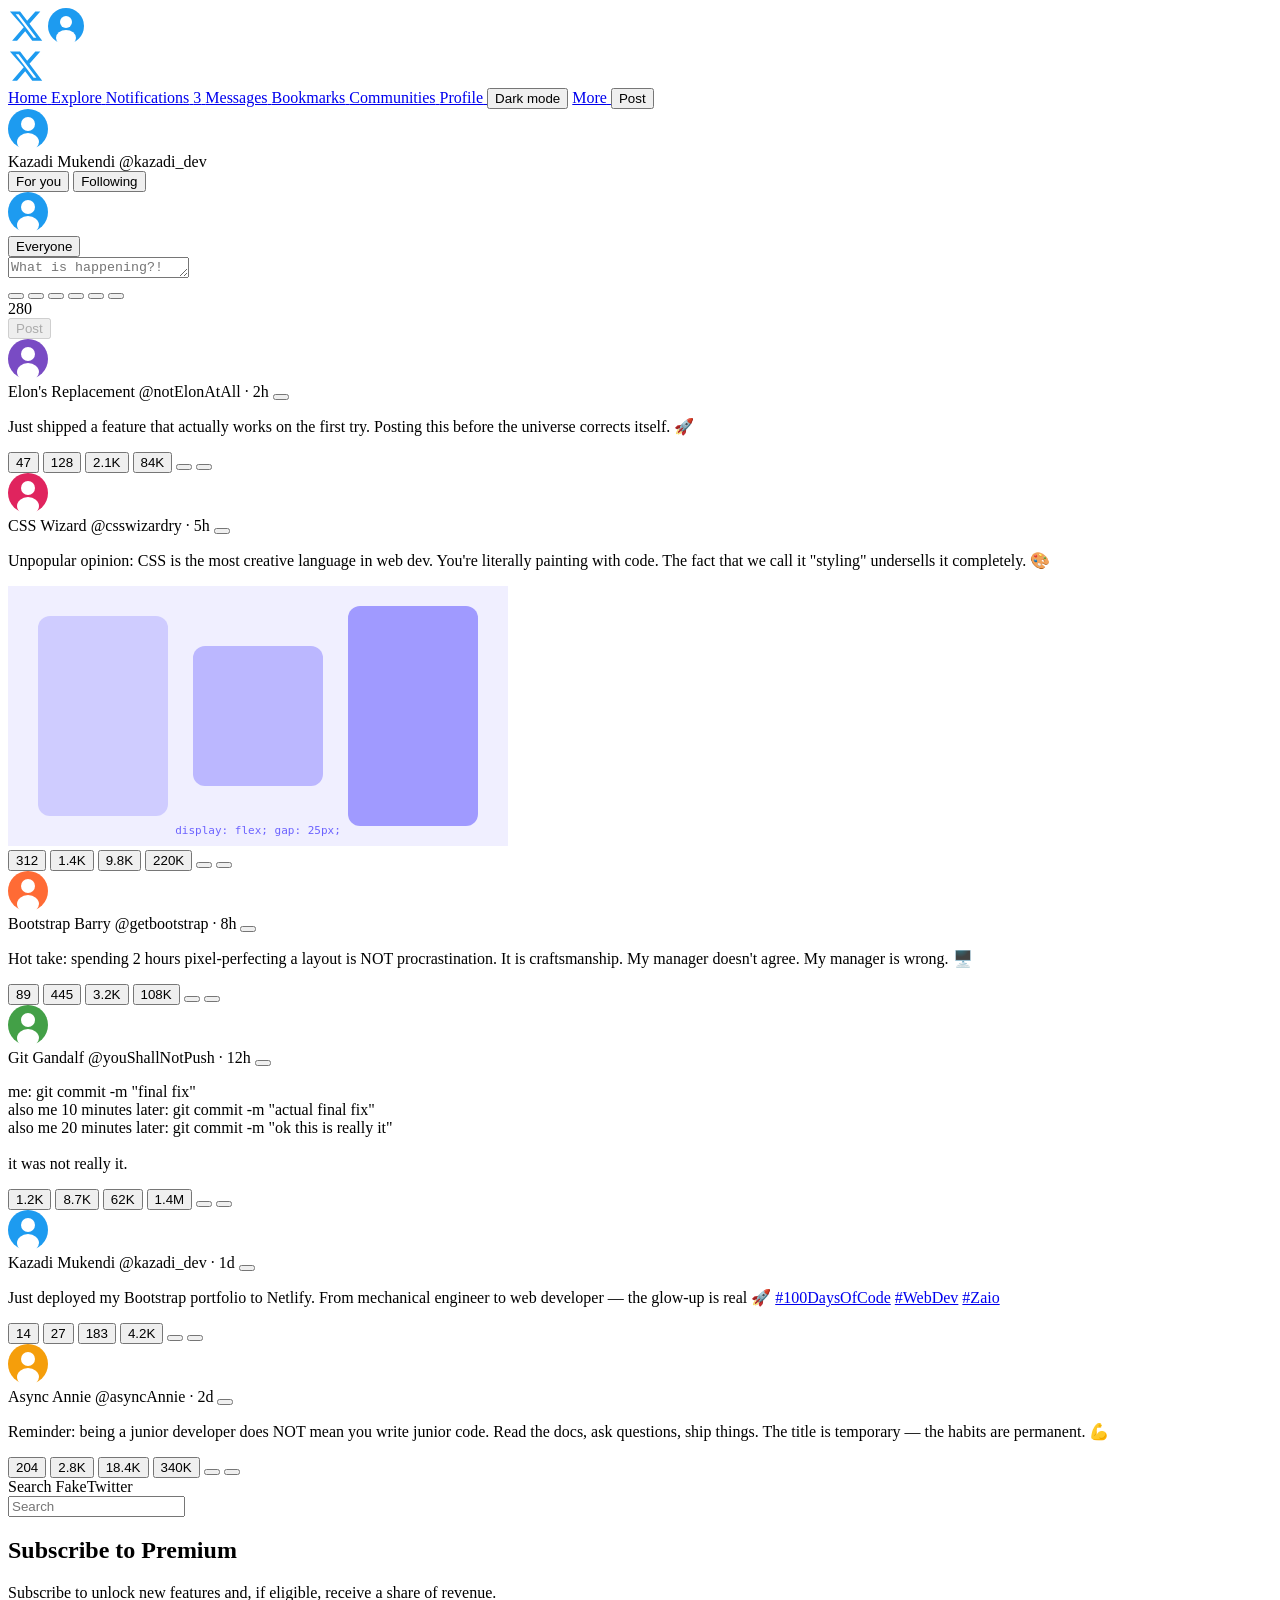
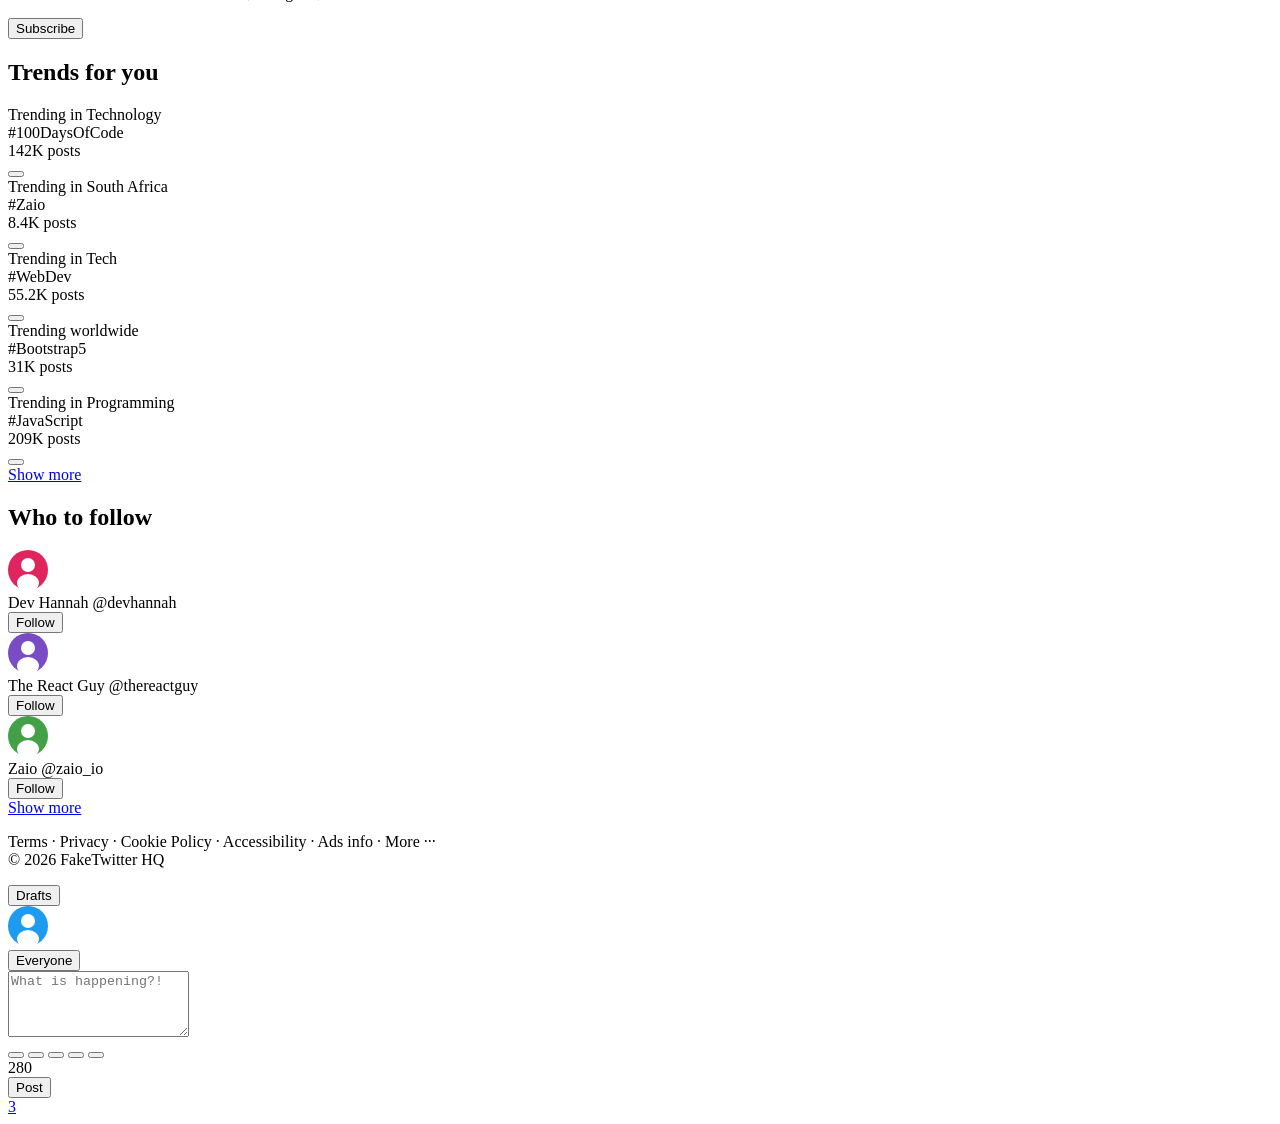
==== index.html @ 4a7b048a "Filling in html" ====
<!DOCTYPE html>
<html lang="en">
<head>
  <meta charset="UTF-8">
  <meta name="viewport" content="width=device-width, initial-scale=1.0">
  <title>Kazadi X</title>
  <link rel="shortcut icon" href="./Assets/x-favicon.ico" type="image/x-icon">
  <link rel="stylesheet" href="style.css">
</head>

<body>
  
  <!-- =====================================================
       MOBILE TOP BAR (visible < 700px)
  ====================================================== -->
  <div class="mobile-topbar">
    <img src="data:image/svg+xml,%3Csvg xmlns='http://www.w3.org/2000/svg' width='36' height='36' viewBox='0 0 24 24'%3E%3Cpath fill='%231d9bf0' d='M18.244 2.25h3.308l-7.227 8.26 8.502 11.24H16.17l-4.714-6.231-5.401 6.231H2.744l7.73-8.835L1.254 2.25H8.08l4.713 6.231zm-1.161 17.52h1.833L7.084 4.126H5.117z'/%3E%3C/svg%3E"
         alt="FakeTwitter logo" class="mobile-logo" />
    <img src="data:image/svg+xml,%3Csvg xmlns='http://www.w3.org/2000/svg' width='36' height='36' viewBox='0 0 36 36'%3E%3Ccircle cx='18' cy='18' r='18' fill='%231d9bf0'/%3E%3Ccircle cx='18' cy='14' r='6' fill='white'/%3E%3Cellipse cx='18' cy='30' rx='10' ry='8' fill='white'/%3E%3C/svg%3E"
         alt="Your avatar" class="mobile-avatar" />
  </div>

  <!-- =====================================================
       PAGE WRAPPER
  ====================================================== -->
  <div class="page-wrap">

    <!-- =====================================================
         LEFT SIDEBAR — Navigation
    ====================================================== -->
    <aside class="sidebar-left" aria-label="Main navigation">

      <!-- Logo -->
      <a href="#" class="nav-logo" aria-label="FakeTwitter home">
        <img src="data:image/svg+xml,%3Csvg xmlns='http://www.w3.org/2000/svg' width='36' height='36' viewBox='0 0 24 24'%3E%3Cpath fill='%231d9bf0' d='M18.244 2.25h3.308l-7.227 8.26 8.502 11.24H16.17l-4.714-6.231-5.401 6.231H2.744l7.73-8.835L1.254 2.25H8.08l4.713 6.231zm-1.161 17.52h1.833L7.084 4.126H5.117z'/%3E%3C/svg%3E"
             alt="FakeTwitter" />
      </a>

      <!-- Nav links -->
      <nav class="sidebar-nav" aria-label="Primary">
        <a href="#" class="nav-item active" aria-current="page">
          <i class="bi bi-house-door-fill nav-icon"></i>
          <span class="nav-label">Home</span>
        </a>
        <a href="explore.html" class="nav-item">
          <i class="bi bi-search nav-icon"></i>
          <span class="nav-label">Explore</span>
        </a>
        <a href="#" class="nav-item">
          <i class="bi bi-bell nav-icon"></i>
          <span class="nav-label">Notifications</span>
          <span class="nav-badge">3</span>
        </a>
        <a href="#" class="nav-item">
          <i class="bi bi-envelope nav-icon"></i>
          <span class="nav-label">Messages</span>
        </a>
        <a href="#" class="nav-item">
          <i class="bi bi-bookmark nav-icon"></i>
          <span class="nav-label">Bookmarks</span>
        </a>
        <a href="#" class="nav-item">
          <i class="bi bi-people nav-icon"></i>
          <span class="nav-label">Communities</span>
        </a>
        <a href="#" class="nav-item">
          <i class="bi bi-person nav-icon"></i>
          <span class="nav-label">Profile</span>
        </a>
        <!-- Dark mode toggle — CUSTOM FEATURE (no Cursor) -->
        <button class="nav-item nav-btn theme-toggle" id="themeToggle" aria-label="Toggle dark mode" aria-pressed="false">
          <i class="bi bi-moon nav-icon" id="themeIcon"></i>
          <span class="nav-label" id="themeLabel">Dark mode</span>
        </button>
        <a href="#" class="nav-item">
          <i class="bi bi-three-dots-circle nav-icon"></i>
          <span class="nav-label">More</span>
        </a>

        <!-- Post / Tweet button -->
        <button class="btn-tweet" id="openTweetModal" aria-haspopup="dialog">
          <span class="btn-tweet-full">Post</span>
          <i class="bi bi-feather btn-tweet-icon" aria-hidden="true"></i>
        </button>
      </nav>

      <!-- Profile mini card -->
      <div class="profile-mini">
        <img src="data:image/svg+xml,%3Csvg xmlns='http://www.w3.org/2000/svg' width='40' height='40' viewBox='0 0 40 40'%3E%3Ccircle cx='20' cy='20' r='20' fill='%231d9bf0'/%3E%3Ccircle cx='20' cy='15' r='7' fill='white'/%3E%3Cellipse cx='20' cy='33' rx='11' ry='9' fill='white'/%3E%3C/svg%3E"
             alt="Your profile" class="profile-mini-avatar" />
        <div class="profile-mini-info">
          <span class="profile-mini-name">Kazadi Mukendi</span>
          <span class="profile-mini-handle">@kazadi_dev</span>
        </div>
        <i class="bi bi-three-dots profile-mini-more" aria-hidden="true"></i>
      </div>
    </aside>

    <!-- =====================================================
         MAIN FEED
    ====================================================== -->
    <main class="feed-col" aria-label="Timeline feed">

      <!-- Feed header -->
      <div class="feed-header">
        <div class="feed-tabs">
          <button class="feed-tab active" aria-pressed="true">For you</button>
          <button class="feed-tab" aria-pressed="false">Following</button>
        </div>
      </div>

      <!-- ===== TWEET COMPOSE BOX ===== -->
      <div class="compose-box" role="form" aria-label="Compose a post">
        <img src="data:image/svg+xml,%3Csvg xmlns='http://www.w3.org/2000/svg' width='40' height='40' viewBox='0 0 40 40'%3E%3Ccircle cx='20' cy='20' r='20' fill='%231d9bf0'/%3E%3Ccircle cx='20' cy='15' r='7' fill='white'/%3E%3Cellipse cx='20' cy='33' rx='11' ry='9' fill='white'/%3E%3C/svg%3E"
             alt="Your avatar" class="compose-avatar" />
        <div class="compose-right">
          <div class="compose-audience">
            <button class="audience-btn">
              <i class="bi bi-globe2"></i> Everyone <i class="bi bi-chevron-down"></i>
            </button>
          </div>
          <textarea class="compose-input" id="composeInput" placeholder="What is happening?!"
                    aria-label="Compose your post" maxlength="280" rows="1"></textarea>
          <div class="compose-toolbar">
            <div class="compose-tools">
              <button class="tool-btn" aria-label="Add image"><i class="bi bi-image"></i></button>
              <button class="tool-btn" aria-label="Add GIF"><i class="bi bi-file-gif"></i></button>
              <button class="tool-btn" aria-label="Add poll"><i class="bi bi-bar-chart"></i></button>
              <button class="tool-btn" aria-label="Add emoji"><i class="bi bi-emoji-smile"></i></button>
              <button class="tool-btn" aria-label="Schedule post"><i class="bi bi-calendar3"></i></button>
              <button class="tool-btn" aria-label="Add location"><i class="bi bi-geo-alt"></i></button>
            </div>
            <div class="compose-right-tools">
              <span class="char-counter" id="charCounter">280</span>
              <div class="compose-divider" aria-hidden="true"></div>
              <button class="btn-post" id="postBtn" disabled aria-label="Post your tweet">Post</button>
            </div>
          </div>
        </div>
      </div>

      <!-- ===== TWEET FEED ===== -->
      <div class="feed-list" role="feed" aria-label="Timeline">

        <!-- Tweet 1 -->
        <article class="tweet" aria-label="Tweet by Elon's Replacement">
          <div class="tweet-avatar-col">
            <img src="data:image/svg+xml,%3Csvg xmlns='http://www.w3.org/2000/svg' width='40' height='40' viewBox='0 0 40 40'%3E%3Ccircle cx='20' cy='20' r='20' fill='%23794bc4'/%3E%3Ccircle cx='20' cy='15' r='7' fill='white'/%3E%3Cellipse cx='20' cy='33' rx='11' ry='9' fill='white'/%3E%3C/svg%3E"
                 alt="Elon's Replacement avatar" class="tweet-avatar" />
          </div>
          <div class="tweet-body">
            <div class="tweet-header">
              <span class="tweet-name">Elon's Replacement <i class="bi bi-patch-check-fill verified"></i></span>
              <span class="tweet-handle">@notElonAtAll</span>
              <span class="tweet-dot">·</span>
              <span class="tweet-time">2h</span>
              <button class="tweet-more" aria-label="More options"><i class="bi bi-three-dots"></i></button>
            </div>
            <p class="tweet-text">Just shipped a feature that actually works on the first try. Posting this before the universe corrects itself. 🚀</p>
            <div class="tweet-actions">
              <button class="action-btn reply-btn" aria-label="Reply">
                <i class="bi bi-chat"></i><span>47</span>
              </button>
              <button class="action-btn retweet-btn" aria-label="Repost">
                <i class="bi bi-repeat"></i><span>128</span>
              </button>
              <button class="action-btn like-btn" aria-label="Like" aria-pressed="false">
                <i class="bi bi-heart"></i><span>2.1K</span>
              </button>
              <button class="action-btn view-btn" aria-label="Views">
                <i class="bi bi-bar-chart"></i><span>84K</span>
              </button>
              <button class="action-btn bookmark-btn" aria-label="Bookmark">
                <i class="bi bi-bookmark"></i>
              </button>
              <button class="action-btn share-btn" aria-label="Share">
                <i class="bi bi-upload"></i>
              </button>
            </div>
          </div>
        </article>

        <!-- Tweet 2 — with image -->
        <article class="tweet" aria-label="Tweet by CSS Wizard">
          <div class="tweet-avatar-col">
            <img src="data:image/svg+xml,%3Csvg xmlns='http://www.w3.org/2000/svg' width='40' height='40' viewBox='0 0 40 40'%3E%3Ccircle cx='20' cy='20' r='20' fill='%23e0245e'/%3E%3Ccircle cx='20' cy='15' r='7' fill='white'/%3E%3Cellipse cx='20' cy='33' rx='11' ry='9' fill='white'/%3E%3C/svg%3E"
                 alt="CSS Wizard avatar" class="tweet-avatar" />
          </div>
          <div class="tweet-body">
            <div class="tweet-header">
              <span class="tweet-name">CSS Wizard</span>
              <span class="tweet-handle">@csswizardry</span>
              <span class="tweet-dot">·</span>
              <span class="tweet-time">5h</span>
              <button class="tweet-more" aria-label="More options"><i class="bi bi-three-dots"></i></button>
            </div>
            <p class="tweet-text">Unpopular opinion: CSS is the most creative language in web dev. You're literally painting with code. The fact that we call it "styling" undersells it completely. 🎨</p>
            <div class="tweet-image-wrap">
              <img src="data:image/svg+xml,%3Csvg xmlns='http://www.w3.org/2000/svg' width='500' height='260' viewBox='0 0 500 260'%3E%3Crect width='500' height='260' fill='%23f0efff'/%3E%3Crect x='30' y='30' width='130' height='200' rx='12' fill='%236c63ff' opacity='.25'/%3E%3Crect x='185' y='60' width='130' height='140' rx='12' fill='%236c63ff' opacity='.4'/%3E%3Crect x='340' y='20' width='130' height='220' rx='12' fill='%236c63ff' opacity='.6'/%3E%3Ctext x='250' y='248' font-family='monospace' font-size='11' fill='%236c63ff' text-anchor='middle'%3Edisplay: flex; gap: 25px;%3C/text%3E%3C/svg%3E"
                   alt="CSS flexbox illustration" class="tweet-img" />
            </div>
            <div class="tweet-actions">
              <button class="action-btn reply-btn" aria-label="Reply">
                <i class="bi bi-chat"></i><span>312</span>
              </button>
              <button class="action-btn retweet-btn" aria-label="Repost">
                <i class="bi bi-repeat"></i><span>1.4K</span>
              </button>
              <button class="action-btn like-btn liked" aria-label="Like" aria-pressed="true">
                <i class="bi bi-heart-fill"></i><span>9.8K</span>
              </button>
              <button class="action-btn view-btn" aria-label="Views">
                <i class="bi bi-bar-chart"></i><span>220K</span>
              </button>
              <button class="action-btn bookmark-btn" aria-label="Bookmark">
                <i class="bi bi-bookmark"></i>
              </button>
              <button class="action-btn share-btn" aria-label="Share">
                <i class="bi bi-upload"></i>
              </button>
            </div>
          </div>
        </article>

        <!-- Tweet 3 -->
        <article class="tweet" aria-label="Tweet by Bootstrap Barry">
          <div class="tweet-avatar-col">
            <img src="data:image/svg+xml,%3Csvg xmlns='http://www.w3.org/2000/svg' width='40' height='40' viewBox='0 0 40 40'%3E%3Ccircle cx='20' cy='20' r='20' fill='%23ff6b35'/%3E%3Ccircle cx='20' cy='15' r='7' fill='white'/%3E%3Cellipse cx='20' cy='33' rx='11' ry='9' fill='white'/%3E%3C/svg%3E"
                 alt="Bootstrap Barry avatar" class="tweet-avatar" />
          </div>
          <div class="tweet-body">
            <div class="tweet-header">
              <span class="tweet-name">Bootstrap Barry</span>
              <span class="tweet-handle">@getbootstrap</span>
              <span class="tweet-dot">·</span>
              <span class="tweet-time">8h</span>
              <button class="tweet-more" aria-label="More options"><i class="bi bi-three-dots"></i></button>
            </div>
            <p class="tweet-text">Hot take: spending 2 hours pixel-perfecting a layout is NOT procrastination. It is craftsmanship. My manager doesn't agree. My manager is wrong. 🖥️</p>
            <div class="tweet-actions">
              <button class="action-btn reply-btn" aria-label="Reply">
                <i class="bi bi-chat"></i><span>89</span>
              </button>
              <button class="action-btn retweet-btn retweeted" aria-label="Repost" aria-pressed="true">
                <i class="bi bi-repeat"></i><span>445</span>
              </button>
              <button class="action-btn like-btn" aria-label="Like" aria-pressed="false">
                <i class="bi bi-heart"></i><span>3.2K</span>
              </button>
              <button class="action-btn view-btn" aria-label="Views">
                <i class="bi bi-bar-chart"></i><span>108K</span>
              </button>
              <button class="action-btn bookmark-btn" aria-label="Bookmark">
                <i class="bi bi-bookmark"></i>
              </button>
              <button class="action-btn share-btn" aria-label="Share">
                <i class="bi bi-upload"></i>
              </button>
            </div>
          </div>
        </article>

        <!-- Tweet 4 -->
        <article class="tweet" aria-label="Tweet by Git Gandalf">
          <div class="tweet-avatar-col">
            <img src="data:image/svg+xml,%3Csvg xmlns='http://www.w3.org/2000/svg' width='40' height='40' viewBox='0 0 40 40'%3E%3Ccircle cx='20' cy='20' r='20' fill='%2343a047'/%3E%3Ccircle cx='20' cy='15' r='7' fill='white'/%3E%3Cellipse cx='20' cy='33' rx='11' ry='9' fill='white'/%3E%3C/svg%3E"
                 alt="Git Gandalf avatar" class="tweet-avatar" />
          </div>
          <div class="tweet-body">
            <div class="tweet-header">
              <span class="tweet-name">Git Gandalf <i class="bi bi-patch-check-fill verified"></i></span>
              <span class="tweet-handle">@youShallNotPush</span>
              <span class="tweet-dot">·</span>
              <span class="tweet-time">12h</span>
              <button class="tweet-more" aria-label="More options"><i class="bi bi-three-dots"></i></button>
            </div>
            <p class="tweet-text">me: git commit -m "final fix"<br>also me 10 minutes later: git commit -m "actual final fix"<br>also me 20 minutes later: git commit -m "ok this is really it"<br><br>it was not really it.</p>
            <div class="tweet-actions">
              <button class="action-btn reply-btn" aria-label="Reply">
                <i class="bi bi-chat"></i><span>1.2K</span>
              </button>
              <button class="action-btn retweet-btn" aria-label="Repost">
                <i class="bi bi-repeat"></i><span>8.7K</span>
              </button>
              <button class="action-btn like-btn" aria-label="Like" aria-pressed="false">
                <i class="bi bi-heart"></i><span>62K</span>
              </button>
              <button class="action-btn view-btn" aria-label="Views">
                <i class="bi bi-bar-chart"></i><span>1.4M</span>
              </button>
              <button class="action-btn bookmark-btn" aria-label="Bookmark">
                <i class="bi bi-bookmark"></i>
              </button>
              <button class="action-btn share-btn" aria-label="Share">
                <i class="bi bi-upload"></i>
              </button>
            </div>
          </div>
        </article>

        <!-- Tweet 5 -->
        <article class="tweet" aria-label="Tweet by Kazadi Mukendi">
          <div class="tweet-avatar-col">
            <img src="data:image/svg+xml,%3Csvg xmlns='http://www.w3.org/2000/svg' width='40' height='40' viewBox='0 0 40 40'%3E%3Ccircle cx='20' cy='20' r='20' fill='%231d9bf0'/%3E%3Ccircle cx='20' cy='15' r='7' fill='white'/%3E%3Cellipse cx='20' cy='33' rx='11' ry='9' fill='white'/%3E%3C/svg%3E"
                 alt="Kazadi Mukendi avatar" class="tweet-avatar" />
          </div>
          <div class="tweet-body">
            <div class="tweet-header">
              <span class="tweet-name">Kazadi Mukendi</span>
              <span class="tweet-handle">@kazadi_dev</span>
              <span class="tweet-dot">·</span>
              <span class="tweet-time">1d</span>
              <button class="tweet-more" aria-label="More options"><i class="bi bi-three-dots"></i></button>
            </div>
            <p class="tweet-text">Just deployed my Bootstrap portfolio to Netlify. From mechanical engineer to web developer — the glow-up is real 🚀 <a href="#" class="tweet-link">#100DaysOfCode</a> <a href="#" class="tweet-link">#WebDev</a> <a href="#" class="tweet-link">#Zaio</a></p>
            <div class="tweet-actions">
              <button class="action-btn reply-btn" aria-label="Reply">
                <i class="bi bi-chat"></i><span>14</span>
              </button>
              <button class="action-btn retweet-btn" aria-label="Repost">
                <i class="bi bi-repeat"></i><span>27</span>
              </button>
              <button class="action-btn like-btn" aria-label="Like" aria-pressed="false">
                <i class="bi bi-heart"></i><span>183</span>
              </button>
              <button class="action-btn view-btn" aria-label="Views">
                <i class="bi bi-bar-chart"></i><span>4.2K</span>
              </button>
              <button class="action-btn bookmark-btn" aria-label="Bookmark">
                <i class="bi bi-bookmark"></i>
              </button>
              <button class="action-btn share-btn" aria-label="Share">
                <i class="bi bi-upload"></i>
              </button>
            </div>
          </div>
        </article>

        <!-- Tweet 6 -->
        <article class="tweet" aria-label="Tweet by Async Annie">
          <div class="tweet-avatar-col">
            <img src="data:image/svg+xml,%3Csvg xmlns='http://www.w3.org/2000/svg' width='40' height='40' viewBox='0 0 40 40'%3E%3Ccircle cx='20' cy='20' r='20' fill='%23f59e0b'/%3E%3Ccircle cx='20' cy='15' r='7' fill='white'/%3E%3Cellipse cx='20' cy='33' rx='11' ry='9' fill='white'/%3E%3C/svg%3E"
                 alt="Async Annie avatar" class="tweet-avatar" />
          </div>
          <div class="tweet-body">
            <div class="tweet-header">
              <span class="tweet-name">Async Annie</span>
              <span class="tweet-handle">@asyncAnnie</span>
              <span class="tweet-dot">·</span>
              <span class="tweet-time">2d</span>
              <button class="tweet-more" aria-label="More options"><i class="bi bi-three-dots"></i></button>
            </div>
            <p class="tweet-text">Reminder: being a junior developer does NOT mean you write junior code. Read the docs, ask questions, ship things. The title is temporary — the habits are permanent. 💪</p>
            <div class="tweet-actions">
              <button class="action-btn reply-btn" aria-label="Reply">
                <i class="bi bi-chat"></i><span>204</span>
              </button>
              <button class="action-btn retweet-btn" aria-label="Repost">
                <i class="bi bi-repeat"></i><span>2.8K</span>
              </button>
              <button class="action-btn like-btn" aria-label="Like" aria-pressed="false">
                <i class="bi bi-heart"></i><span>18.4K</span>
              </button>
              <button class="action-btn view-btn" aria-label="Views">
                <i class="bi bi-bar-chart"></i><span>340K</span>
              </button>
              <button class="action-btn bookmark-btn" aria-label="Bookmark">
                <i class="bi bi-bookmark"></i>
              </button>
              <button class="action-btn share-btn" aria-label="Share">
                <i class="bi bi-upload"></i>
              </button>
            </div>
          </div>
        </article>

      </div><!-- /feed-list -->
    </main>

    <!-- =====================================================
         RIGHT SIDEBAR
    ====================================================== -->
    <aside class="sidebar-right" aria-label="Supplementary content">

      <!-- Search bar -->
      <div class="search-wrap">
        <label for="searchInput" class="visually-hidden">Search FakeTwitter</label>
        <div class="search-inner">
          <i class="bi bi-search search-icon" aria-hidden="true"></i>
          <input type="search" id="searchInput" class="search-input" placeholder="Search" aria-label="Search" />
        </div>
      </div>

      <!-- Subscribe box -->
      <div class="widget subscribe-widget">
        <h2 class="widget-title">Subscribe to Premium</h2>
        <p class="widget-body">Subscribe to unlock new features and, if eligible, receive a share of revenue.</p>
        <button class="btn-subscribe">Subscribe</button>
      </div>

      <!-- Trending — CUSTOM FEATURE (Cursor-assisted) -->
      <div class="widget trending-widget">
        <h2 class="widget-title">Trends for you</h2>

        <div class="trend-item">
          <div class="trend-meta">Trending in Technology</div>
          <div class="trend-tag">#100DaysOfCode</div>
          <div class="trend-count">142K posts</div>
          <button class="trend-more" aria-label="More options for this trend"><i class="bi bi-three-dots"></i></button>
        </div>
        <div class="trend-item">
          <div class="trend-meta">Trending in South Africa</div>
          <div class="trend-tag">#Zaio</div>
          <div class="trend-count">8.4K posts</div>
          <button class="trend-more" aria-label="More options for this trend"><i class="bi bi-three-dots"></i></button>
        </div>
        <div class="trend-item">
          <div class="trend-meta">Trending in Tech</div>
          <div class="trend-tag">#WebDev</div>
          <div class="trend-count">55.2K posts</div>
          <button class="trend-more" aria-label="More options for this trend"><i class="bi bi-three-dots"></i></button>
        </div>
        <div class="trend-item">
          <div class="trend-meta">Trending worldwide</div>
          <div class="trend-tag">#Bootstrap5</div>
          <div class="trend-count">31K posts</div>
          <button class="trend-more" aria-label="More options for this trend"><i class="bi bi-three-dots"></i></button>
        </div>
        <div class="trend-item">
          <div class="trend-meta">Trending in Programming</div>
          <div class="trend-tag">#JavaScript</div>
          <div class="trend-count">209K posts</div>
          <button class="trend-more" aria-label="More options for this trend"><i class="bi bi-three-dots"></i></button>
        </div>

        <a href="explore.html" class="widget-show-more">Show more</a>
      </div>

      <!-- Who to follow -->
      <div class="widget follow-widget">
        <h2 class="widget-title">Who to follow</h2>

        <div class="follow-item">
          <img src="data:image/svg+xml,%3Csvg xmlns='http://www.w3.org/2000/svg' width='40' height='40' viewBox='0 0 40 40'%3E%3Ccircle cx='20' cy='20' r='20' fill='%23e0245e'/%3E%3Ccircle cx='20' cy='15' r='7' fill='white'/%3E%3Cellipse cx='20' cy='33' rx='11' ry='9' fill='white'/%3E%3C/svg%3E"
               alt="Dev Hannah avatar" class="follow-avatar" />
          <div class="follow-info">
            <span class="follow-name">Dev Hannah <i class="bi bi-patch-check-fill verified"></i></span>
            <span class="follow-handle">@devhannah</span>
          </div>
          <button class="btn-follow">Follow</button>
        </div>

        <div class="follow-item">
          <img src="data:image/svg+xml,%3Csvg xmlns='http://www.w3.org/2000/svg' width='40' height='40' viewBox='0 0 40 40'%3E%3Ccircle cx='20' cy='20' r='20' fill='%23794bc4'/%3E%3Ccircle cx='20' cy='15' r='7' fill='white'/%3E%3Cellipse cx='20' cy='33' rx='11' ry='9' fill='white'/%3E%3C/svg%3E"
               alt="The React Guy avatar" class="follow-avatar" />
          <div class="follow-info">
            <span class="follow-name">The React Guy</span>
            <span class="follow-handle">@thereactguy</span>
          </div>
          <button class="btn-follow">Follow</button>
        </div>

        <div class="follow-item">
          <img src="data:image/svg+xml,%3Csvg xmlns='http://www.w3.org/2000/svg' width='40' height='40' viewBox='0 0 40 40'%3E%3Ccircle cx='20' cy='20' r='20' fill='%2343a047'/%3E%3Ccircle cx='20' cy='15' r='7' fill='white'/%3E%3Cellipse cx='20' cy='33' rx='11' ry='9' fill='white'/%3E%3C/svg%3E"
               alt="Zaio avatar" class="follow-avatar" />
          <div class="follow-info">
            <span class="follow-name">Zaio <i class="bi bi-patch-check-fill verified"></i></span>
            <span class="follow-handle">@zaio_io</span>
          </div>
          <button class="btn-follow">Follow</button>
        </div>

        <a href="#" class="widget-show-more">Show more</a>
      </div>

      <p class="sidebar-footer">
        Terms · Privacy · Cookie Policy · Accessibility · Ads info · More ···
        <br>© 2026 FakeTwitter HQ
      </p>
    </aside>

  </div><!-- /page-wrap -->

  <!-- =====================================================
       TWEET MODAL — CUSTOM FEATURE (Cursor-assisted)
       Pure CSS :target trick for open/close, no JS fallback
  ====================================================== -->
  <div class="modal-overlay" id="tweetModal" role="dialog" aria-modal="true" aria-label="Compose new post">
    <div class="modal-box">
      <div class="modal-header">
        <a href="#" class="modal-close" aria-label="Close compose dialog">
          <i class="bi bi-x"></i>
        </a>
        <button class="btn-drafts">Drafts</button>
      </div>
      <div class="modal-compose">
        <img src="data:image/svg+xml,%3Csvg xmlns='http://www.w3.org/2000/svg' width='40' height='40' viewBox='0 0 40 40'%3E%3Ccircle cx='20' cy='20' r='20' fill='%231d9bf0'/%3E%3Ccircle cx='20' cy='15' r='7' fill='white'/%3E%3Cellipse cx='20' cy='33' rx='11' ry='9' fill='white'/%3E%3C/svg%3E"
             alt="Your avatar" class="compose-avatar" />
        <div class="compose-right">
          <div class="compose-audience">
            <button class="audience-btn">
              <i class="bi bi-globe2"></i> Everyone <i class="bi bi-chevron-down"></i>
            </button>
          </div>
          <textarea class="compose-input modal-input" placeholder="What is happening?!"
                    aria-label="Compose your post" maxlength="280" rows="4"></textarea>
          <div class="compose-toolbar">
            <div class="compose-tools">
              <button class="tool-btn" aria-label="Add image"><i class="bi bi-image"></i></button>
              <button class="tool-btn" aria-label="Add GIF"><i class="bi bi-file-gif"></i></button>
              <button class="tool-btn" aria-label="Add poll"><i class="bi bi-bar-chart"></i></button>
              <button class="tool-btn" aria-label="Add emoji"><i class="bi bi-emoji-smile"></i></button>
              <button class="tool-btn" aria-label="Schedule post"><i class="bi bi-calendar3"></i></button>
            </div>
            <div class="compose-right-tools">
              <span class="char-counter">280</span>
              <div class="compose-divider"></div>
              <button class="btn-post">Post</button>
            </div>
          </div>
        </div>
      </div>
    </div>
  </div>

  <!-- =====================================================
       MOBILE BOTTOM NAV
  ====================================================== -->
  <nav class="mobile-bottom-nav" aria-label="Mobile navigation">
    <a href="#" class="mob-nav-item active" aria-label="Home" aria-current="page">
      <i class="bi bi-house-door-fill"></i>
    </a>
    <a href="explore.html" class="mob-nav-item" aria-label="Explore">
      <i class="bi bi-search"></i>
    </a>
    <a href="#" class="mob-nav-item" aria-label="Notifications">
      <i class="bi bi-bell"></i>
      <span class="mob-badge">3</span>
    </a>
    <a href="#" class="mob-nav-item" aria-label="Messages">
      <i class="bi bi-envelope"></i>
    </a>
    <a href="login.html" class="mob-nav-item" aria-label="Profile">
      <i class="bi bi-person"></i>
    </a>
  </nav>

  <!-- Floating compose button (mobile) -->
  <a href="#tweetModal" class="fab-compose" aria-label="Compose new post">
    <i class="bi bi-feather" aria-hidden="true"></i>
  </a>

  <script>
    // ---- Dark mode toggle (manual feature — no framework) ----
    const toggle = document.getElementById('themeToggle');
    const icon   = document.getElementById('themeIcon');
    const label  = document.getElementById('themeLabel');
    const html   = document.documentElement;

    // Persist preference
    if (localStorage.getItem('theme') === 'dark') {
      html.setAttribute('data-theme', 'dark');
      icon.className  = 'bi bi-sun nav-icon';
      label.textContent = 'Light mode';
      toggle.setAttribute('aria-pressed', 'true');
    }

    toggle.addEventListener('click', () => {
      const dark = html.getAttribute('data-theme') === 'dark';
      html.setAttribute('data-theme', dark ? 'light' : 'dark');
      icon.className  = dark ? 'bi bi-moon nav-icon' : 'bi bi-sun nav-icon';
      label.textContent = dark ? 'Dark mode' : 'Light mode';
      toggle.setAttribute('aria-pressed', String(!dark));
      localStorage.setItem('theme', dark ? 'light' : 'dark');
    });

    // ---- Compose: char counter + enable Post button ----
    const input   = document.getElementById('composeInput');
    const counter = document.getElementById('charCounter');
    const postBtn = document.getElementById('postBtn');

    if (input) {
      input.addEventListener('input', () => {
        const left = 280 - input.value.length;
        counter.textContent = left;
        counter.classList.toggle('counter-warn',  left <= 20);
        counter.classList.toggle('counter-danger', left <= 0);
        postBtn.disabled = input.value.trim().length === 0;
      });
    }

    // ---- Like toggle ----
    document.querySelectorAll('.like-btn').forEach(btn => {
      btn.addEventListener('click', () => {
        const liked = btn.classList.toggle('liked');
        btn.setAttribute('aria-pressed', String(liked));
        const span = btn.querySelector('span');
        const icon = btn.querySelector('i');
        icon.className = liked ? 'bi bi-heart-fill' : 'bi bi-heart';
        // increment / decrement display count
        const n = parseInt(span.textContent.replace(/[^0-9]/g, '')) || 0;
        span.textContent = liked ? n + 1 : Math.max(0, n - 1);
      });
    });

    // ---- Retweet toggle ----
    document.querySelectorAll('.retweet-btn').forEach(btn => {
      btn.addEventListener('click', () => {
        btn.classList.toggle('retweeted');
        const rt = btn.classList.contains('retweeted');
        btn.setAttribute('aria-pressed', String(rt));
      });
    });

    // ---- Bookmark toggle ----
    document.querySelectorAll('.bookmark-btn').forEach(btn => {
      btn.addEventListener('click', () => {
        const saved = btn.classList.toggle('bookmarked');
        const i = btn.querySelector('i');
        i.className = saved ? 'bi bi-bookmark-fill' : 'bi bi-bookmark';
      });
    });

    // ---- Follow button toggle ----
    document.querySelectorAll('.btn-follow').forEach(btn => {
      btn.addEventListener('click', () => {
        const following = btn.classList.toggle('following');
        btn.textContent = following ? 'Following' : 'Follow';
      });
    });

    // ---- Open tweet modal via button (also works via href="#tweetModal") ----
    const openBtn = document.getElementById('openTweetModal');
    if (openBtn) {
      openBtn.addEventListener('click', () => {
        window.location.hash = '#tweetModal';
      });
    }

    // ---- Feed tab switch ----
    document.querySelectorAll('.feed-tab').forEach(tab => {
      tab.addEventListener('click', () => {
        document.querySelectorAll('.feed-tab').forEach(t => {
          t.classList.remove('active');
          t.setAttribute('aria-pressed', 'false');
        });
        tab.classList.add('active');
        tab.setAttribute('aria-pressed', 'true');
      });
    });
  </script>
  
</body>
</html>
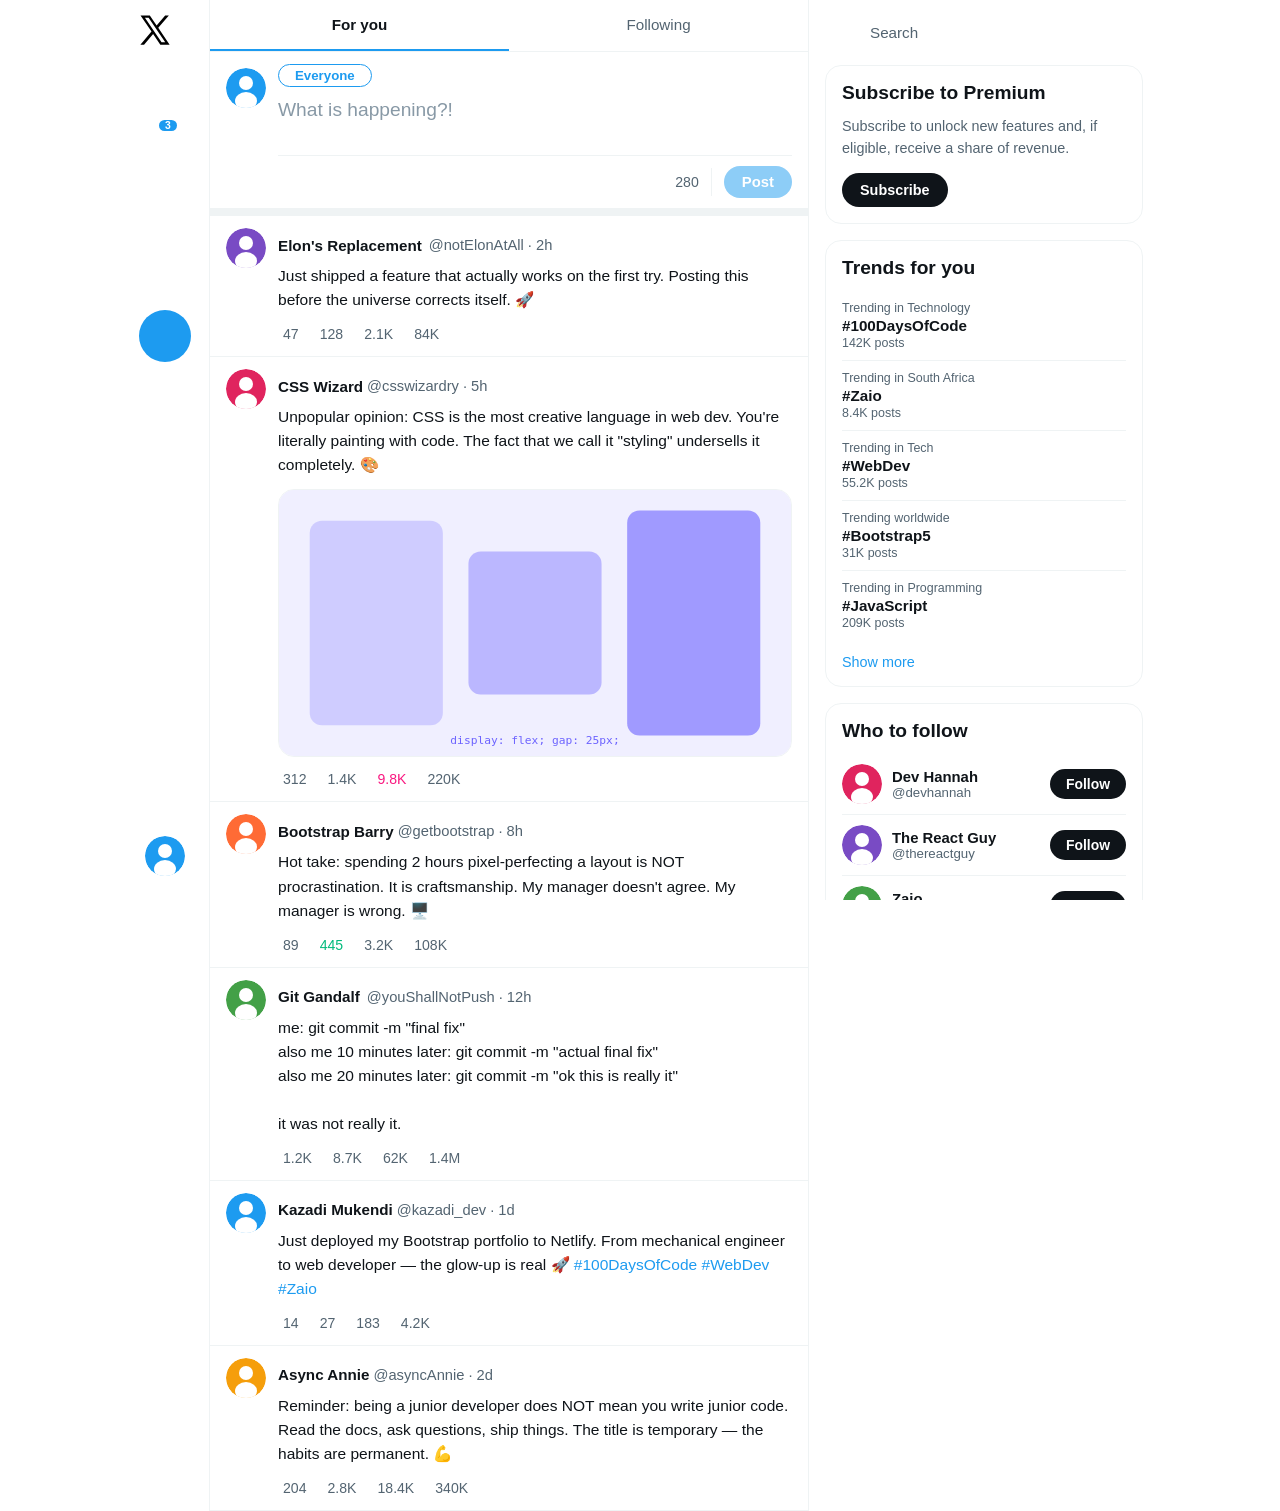
==== commit b5dcfd2d: "Logo" ====
--- a/index.html
+++ b/index.html
@@ -14,10 +14,10 @@
        MOBILE TOP BAR (visible < 700px)
   ====================================================== -->
   <div class="mobile-topbar">
-    <img src="data:image/svg+xml,%3Csvg xmlns='http://www.w3.org/2000/svg' width='36' height='36' viewBox='0 0 24 24'%3E%3Cpath fill='%231d9bf0' d='M18.244 2.25h3.308l-7.227 8.26 8.502 11.24H16.17l-4.714-6.231-5.401 6.231H2.744l7.73-8.835L1.254 2.25H8.08l4.713 6.231zm-1.161 17.52h1.833L7.084 4.126H5.117z'/%3E%3C/svg%3E"
-         alt="FakeTwitter logo" class="mobile-logo" />
+    <img src="./Assets/x-icon.svg"
+         alt="X logo" class="mobile-logo" />
     <img src="data:image/svg+xml,%3Csvg xmlns='http://www.w3.org/2000/svg' width='36' height='36' viewBox='0 0 36 36'%3E%3Ccircle cx='18' cy='18' r='18' fill='%231d9bf0'/%3E%3Ccircle cx='18' cy='14' r='6' fill='white'/%3E%3Cellipse cx='18' cy='30' rx='10' ry='8' fill='white'/%3E%3C/svg%3E"
-         alt="Your avatar" class="mobile-avatar" />
+         alt="Profile" class="mobile-avatar" />
   </div>
 
   <!-- =====================================================
@@ -32,8 +32,8 @@
 
       <!-- Logo -->
       <a href="#" class="nav-logo" aria-label="FakeTwitter home">
-        <img src="data:image/svg+xml,%3Csvg xmlns='http://www.w3.org/2000/svg' width='36' height='36' viewBox='0 0 24 24'%3E%3Cpath fill='%231d9bf0' d='M18.244 2.25h3.308l-7.227 8.26 8.502 11.24H16.17l-4.714-6.231-5.401 6.231H2.744l7.73-8.835L1.254 2.25H8.08l4.713 6.231zm-1.161 17.52h1.833L7.084 4.126H5.117z'/%3E%3C/svg%3E"
-             alt="FakeTwitter" />
+        <img src="./Assets/x-icon.svg"
+             alt="X logo" />
       </a>
 
       <!-- Nav links -->
@@ -649,6 +649,6 @@
       });
     });
   </script>
-  
+
 </body>
 </html> 
--- a/style.css
+++ b/style.css
@@ -0,0 +1,827 @@
+/* ============================================================
+   FakeTwitter — styles.css
+   Design: faithful Twitter/X clone with dark-mode support
+   and two custom features (trending sidebar + tweet modal)
+   ============================================================ */
+
+/* ---- Design tokens ---- */
+:root {
+  --bg:            #ffffff;
+  --bg-hover:      #f7f9f9;
+  --bg-modal:      rgba(0,0,0,0.5);
+  --surface:       #ffffff;
+  --border:        #eff3f4;
+  --ink:           #0f1419;
+  --ink-2:         #536471;
+  --ink-3:         #8899a6;
+  --accent:        #1d9bf0;
+  --accent-hover:  #1a8cd8;
+  --accent-bg:     #e8f5fd;
+  --like:          #f91880;
+  --like-bg:       #fde8f0;
+  --rt:            #00ba7c;
+  --rt-bg:         #d9f4ea;
+  --verified:      #1d9bf0;
+  --sidebar-w:     275px;
+  --feed-w:        600px;
+  --right-w:       350px;
+  --nav-icon-size: 1.4rem;
+  --radius-pill:   999px;
+  --radius-card:   1rem;
+  --font:          -apple-system, BlinkMacSystemFont, "Segoe UI", Roboto, Helvetica, Arial, sans-serif;
+}
+
+[data-theme="dark"] {
+  --bg:        #000000;
+  --bg-hover:  #080808;
+  --surface:   #16181c;
+  --border:    #2f3336;
+  --ink:       #e7e9ea;
+  --ink-2:     #71767b;
+  --ink-3:     #555b61;
+  --accent-bg: #031827;
+  --like-bg:   #200414;
+  --rt-bg:     #00260f;
+}
+
+/* ---- Reset ---- */
+*, *::before, *::after { box-sizing: border-box; margin: 0; padding: 0; }
+html  { scroll-behavior: smooth; }
+body  {
+  font-family: var(--font);
+  background: var(--bg);
+  color: var(--ink);
+  min-height: 100dvh;
+}
+a     { text-decoration: none; color: inherit; }
+button { cursor: pointer; border: none; background: none; font-family: inherit; }
+img   { display: block; max-width: 100%; }
+textarea { font-family: inherit; resize: none; border: none; outline: none; }
+
+/* Visually hidden (a11y) */
+.visually-hidden {
+  position: absolute; width: 1px; height: 1px;
+  overflow: hidden; clip: rect(0,0,0,0); white-space: nowrap;
+}
+
+/* ============================================================
+   PAGE LAYOUT — 3-col sticky
+   ============================================================ */
+.page-wrap {
+  display: flex;
+  justify-content: center;
+  min-height: 100dvh;
+  max-width: 1300px;
+  margin: 0 auto;
+}
+
+/* ============================================================
+   LEFT SIDEBAR
+   ============================================================ */
+.sidebar-left {
+  width: var(--sidebar-w);
+  position: sticky;
+  top: 0;
+  height: 100dvh;
+  display: flex;
+  flex-direction: column;
+  padding: 0 12px;
+  overflow-y: auto;
+  flex-shrink: 0;
+}
+
+.nav-logo {
+  display: flex;
+  align-items: center;
+  justify-content: center;
+  width: 52px;
+  height: 52px;
+  border-radius: var(--radius-pill);
+  margin: 4px 0 4px -4px;
+  transition: background .18s;
+}
+.nav-logo:hover { background: var(--accent-bg); }
+.nav-logo img   { width: 36px; }
+
+.sidebar-nav {
+  display: flex;
+  flex-direction: column;
+  gap: 2px;
+  margin-top: 4px;
+  flex: 1;
+}
+
+/* Nav items */
+.nav-item {
+  display: flex;
+  align-items: center;
+  gap: 20px;
+  padding: 12px 16px;
+  border-radius: var(--radius-pill);
+  font-size: 1.15rem;
+  font-weight: 400;
+  color: var(--ink);
+  transition: background .18s;
+  position: relative;
+  text-align: left;
+  width: 100%;
+}
+.nav-item:hover  { background: var(--bg-hover); }
+.nav-item.active { font-weight: 700; }
+
+.nav-icon { font-size: var(--nav-icon-size); flex-shrink: 0; }
+
+.nav-badge {
+  position: absolute;
+  top: 6px;
+  left: 30px;
+  background: var(--accent);
+  color: #fff;
+  font-size: .65rem;
+  font-weight: 700;
+  padding: 0 5px;
+  border-radius: var(--radius-pill);
+  min-width: 18px;
+  text-align: center;
+}
+
+.nav-btn { font-size: 1.15rem; }
+
+/* Tweet / Post button */
+.btn-tweet {
+  display: flex;
+  align-items: center;
+  justify-content: center;
+  gap: 10px;
+  background: var(--accent);
+  color: #fff;
+  border-radius: var(--radius-pill);
+  padding: 16px;
+  font-size: 1.05rem;
+  font-weight: 700;
+  margin: 16px 0;
+  width: 100%;
+  transition: background .18s, transform .1s;
+}
+.btn-tweet:hover { background: var(--accent-hover); }
+.btn-tweet:active { transform: scale(.97); }
+.btn-tweet-icon { display: none; font-size: 1.3rem; }
+
+/* Profile mini card */
+.profile-mini {
+  display: flex;
+  align-items: center;
+  gap: 12px;
+  padding: 12px 16px;
+  border-radius: var(--radius-pill);
+  margin-top: auto;
+  margin-bottom: 12px;
+  cursor: pointer;
+  transition: background .18s;
+}
+.profile-mini:hover { background: var(--bg-hover); }
+.profile-mini-avatar { width: 40px; height: 40px; border-radius: 50%; flex-shrink: 0; }
+.profile-mini-info   { flex: 1; min-width: 0; }
+.profile-mini-name   { display: block; font-weight: 700; font-size: .93rem; white-space: nowrap; overflow: hidden; text-overflow: ellipsis; }
+.profile-mini-handle { display: block; color: var(--ink-2); font-size: .83rem; white-space: nowrap; overflow: hidden; text-overflow: ellipsis; }
+.profile-mini-more   { color: var(--ink-2); font-size: 1.2rem; flex-shrink: 0; }
+
+/* ============================================================
+   MAIN FEED
+   ============================================================ */
+.feed-col {
+  width: var(--feed-w);
+  border-left:  1px solid var(--border);
+  border-right: 1px solid var(--border);
+  min-height: 100dvh;
+  flex-shrink: 0;
+}
+
+/* Feed header / tabs */
+.feed-header {
+  position: sticky;
+  top: 0;
+  z-index: 10;
+  background: var(--bg);
+  backdrop-filter: blur(12px);
+  -webkit-backdrop-filter: blur(12px);
+  background: rgba(var(--bg-rgb, 255,255,255), 0.85);
+}
+[data-theme="dark"] .feed-header { background: rgba(0,0,0,0.85); }
+
+.feed-tabs {
+  display: flex;
+  border-bottom: 1px solid var(--border);
+}
+
+.feed-tab {
+  flex: 1;
+  padding: 16px;
+  font-size: .95rem;
+  font-weight: 500;
+  color: var(--ink-2);
+  border-bottom: 2px solid transparent;
+  transition: color .18s, border-color .18s, background .18s;
+}
+.feed-tab:hover  { background: var(--bg-hover); color: var(--ink); }
+.feed-tab.active { color: var(--ink); font-weight: 700; border-bottom-color: var(--accent); }
+
+/* ---- Compose box ---- */
+.compose-box {
+  display: flex;
+  gap: 12px;
+  padding: 12px 16px 4px;
+  border-bottom: 8px solid var(--border);
+}
+
+.compose-avatar {
+  width: 40px;
+  height: 40px;
+  border-radius: 50%;
+  flex-shrink: 0;
+  margin-top: 4px;
+}
+
+.compose-right { flex: 1; display: flex; flex-direction: column; }
+
+.compose-audience { margin-bottom: 8px; }
+
+.audience-btn {
+  background: none;
+  border: 1px solid var(--accent);
+  color: var(--accent);
+  border-radius: var(--radius-pill);
+  padding: 3px 12px;
+  font-size: .83rem;
+  font-weight: 700;
+  display: flex;
+  align-items: center;
+  gap: 4px;
+  transition: background .15s;
+}
+.audience-btn:hover { background: var(--accent-bg); }
+
+.compose-input {
+  background: transparent;
+  color: var(--ink);
+  font-size: 1.2rem;
+  width: 100%;
+  padding: 4px 0;
+  min-height: 52px;
+  overflow: hidden;
+}
+.compose-input::placeholder { color: var(--ink-3); }
+
+.compose-toolbar {
+  display: flex;
+  align-items: center;
+  justify-content: space-between;
+  padding: 8px 0 4px;
+  border-top: 1px solid var(--border);
+  margin-top: 8px;
+}
+
+.compose-tools { display: flex; gap: 0; }
+
+.tool-btn {
+  width: 36px;
+  height: 36px;
+  border-radius: 50%;
+  color: var(--accent);
+  font-size: 1.1rem;
+  display: flex;
+  align-items: center;
+  justify-content: center;
+  transition: background .15s;
+}
+.tool-btn:hover { background: var(--accent-bg); }
+
+.compose-right-tools { display: flex; align-items: center; gap: 12px; }
+
+.char-counter {
+  font-size: .88rem;
+  color: var(--ink-2);
+  font-variant-numeric: tabular-nums;
+}
+.char-counter.counter-warn   { color: #f4af00; }
+.char-counter.counter-danger { color: #e0245e; }
+
+.compose-divider {
+  width: 1px;
+  height: 28px;
+  background: var(--border);
+}
+
+.btn-post {
+  background: var(--accent);
+  color: #fff;
+  border-radius: var(--radius-pill);
+  padding: 8px 18px;
+  font-size: .93rem;
+  font-weight: 700;
+  transition: background .15s, opacity .15s;
+}
+.btn-post:hover:not(:disabled) { background: var(--accent-hover); }
+.btn-post:disabled { opacity: .5; cursor: not-allowed; }
+
+/* ---- Tweet cards ---- */
+.tweet {
+  display: flex;
+  gap: 12px;
+  padding: 12px 16px;
+  border-bottom: 1px solid var(--border);
+  cursor: pointer;
+  transition: background .15s;
+}
+.tweet:hover { background: var(--bg-hover); }
+
+.tweet-avatar-col { flex-shrink: 0; }
+.tweet-avatar {
+  width: 40px;
+  height: 40px;
+  border-radius: 50%;
+  transition: opacity .15s;
+}
+.tweet-avatar:hover { opacity: .85; }
+
+.tweet-body { flex: 1; min-width: 0; }
+
+.tweet-header {
+  display: flex;
+  align-items: center;
+  flex-wrap: wrap;
+  gap: 4px;
+  margin-bottom: 2px;
+}
+
+.tweet-name {
+  font-weight: 700;
+  font-size: .95rem;
+  color: var(--ink);
+  display: flex;
+  align-items: center;
+  gap: 3px;
+}
+.tweet-handle, .tweet-time { color: var(--ink-2); font-size: .92rem; }
+.tweet-dot { color: var(--ink-2); font-size: .92rem; }
+
+.tweet-more {
+  margin-left: auto;
+  width: 34px;
+  height: 34px;
+  border-radius: 50%;
+  color: var(--ink-2);
+  font-size: 1rem;
+  display: flex;
+  align-items: center;
+  justify-content: center;
+  transition: background .15s, color .15s;
+}
+.tweet-more:hover { background: var(--accent-bg); color: var(--accent); }
+
+.tweet-text {
+  font-size: .97rem;
+  line-height: 1.55;
+  color: var(--ink);
+  margin-bottom: 12px;
+}
+
+.tweet-link { color: var(--accent); }
+.tweet-link:hover { text-decoration: underline; }
+
+.verified { color: var(--verified); font-size: .85em; }
+
+/* Tweet image */
+.tweet-image-wrap {
+  border-radius: var(--radius-card);
+  overflow: hidden;
+  margin-bottom: 12px;
+  border: 1px solid var(--border);
+}
+.tweet-img { width: 100%; object-fit: cover; }
+
+/* Tweet action buttons */
+.tweet-actions {
+  display: flex;
+  gap: 0;
+  margin: -4px -8px;
+}
+
+.action-btn {
+  display: flex;
+  align-items: center;
+  gap: 5px;
+  padding: 6px 8px;
+  border-radius: var(--radius-pill);
+  font-size: .88rem;
+  color: var(--ink-2);
+  transition: color .15s, background .15s;
+  flex-shrink: 0;
+}
+.action-btn i { font-size: 1.1rem; }
+
+/* Reply */
+.reply-btn:hover  { color: var(--accent); background: var(--accent-bg); }
+/* Retweet */
+.retweet-btn:hover       { color: var(--rt); background: var(--rt-bg); }
+.retweet-btn.retweeted   { color: var(--rt); }
+.retweet-btn.retweeted:hover { color: var(--rt); }
+/* Like */
+.like-btn:hover        { color: var(--like); background: var(--like-bg); }
+.like-btn.liked        { color: var(--like); }
+.like-btn.liked:hover  { background: var(--like-bg); }
+/* Views */
+.view-btn:hover  { color: var(--accent); background: var(--accent-bg); }
+/* Bookmark */
+.bookmark-btn:hover      { color: var(--accent); background: var(--accent-bg); }
+.bookmark-btn.bookmarked { color: var(--accent); }
+/* Share */
+.share-btn { margin-left: auto; }
+.share-btn:hover { color: var(--accent); background: var(--accent-bg); }
+
+/* ============================================================
+   RIGHT SIDEBAR
+   ============================================================ */
+.sidebar-right {
+  width: var(--right-w);
+  padding: 0 16px;
+  flex-shrink: 0;
+  position: sticky;
+  top: 0;
+  height: 100dvh;
+  overflow-y: auto;
+}
+
+/* Search */
+.search-wrap {
+  position: sticky;
+  top: 0;
+  padding: 12px 0;
+  background: var(--bg);
+  z-index: 5;
+}
+.search-inner {
+  position: relative;
+  display: flex;
+  align-items: center;
+}
+.search-icon {
+  position: absolute;
+  left: 14px;
+  color: var(--ink-2);
+  font-size: 1rem;
+  pointer-events: none;
+}
+.search-input {
+  width: 100%;
+  background: var(--surface);
+  border: 1px solid transparent;
+  border-radius: var(--radius-pill);
+  padding: 11px 16px 11px 44px;
+  font-size: .95rem;
+  color: var(--ink);
+  outline: none;
+  transition: border-color .18s, background .18s;
+}
+[data-theme="light"] .search-input { background: #eff3f4; }
+.search-input::placeholder { color: var(--ink-2); }
+.search-input:focus {
+  background: var(--bg);
+  border-color: var(--accent);
+}
+
+/* Widgets */
+.widget {
+  background: var(--surface);
+  border-radius: var(--radius-card);
+  padding: 16px;
+  margin-bottom: 16px;
+  border: 1px solid var(--border);
+}
+[data-theme="light"] .widget { background: #f7f9f9; }
+
+.widget-title {
+  font-size: 1.2rem;
+  font-weight: 800;
+  margin-bottom: 12px;
+  color: var(--ink);
+}
+
+.widget-body {
+  font-size: .9rem;
+  color: var(--ink-2);
+  margin-bottom: 14px;
+  line-height: 1.5;
+}
+
+.btn-subscribe {
+  background: var(--ink);
+  color: var(--bg);
+  border-radius: var(--radius-pill);
+  padding: 9px 18px;
+  font-size: .9rem;
+  font-weight: 700;
+  transition: opacity .18s;
+}
+.btn-subscribe:hover { opacity: .85; }
+
+/* Trending */
+.trend-item {
+  position: relative;
+  padding: 10px 0;
+  border-bottom: 1px solid var(--border);
+  cursor: pointer;
+}
+.trend-item:last-of-type { border-bottom: none; }
+.trend-item:hover .trend-tag { text-decoration: underline; }
+
+.trend-meta  { font-size: .78rem; color: var(--ink-2); }
+.trend-tag   { font-size: .95rem; font-weight: 700; color: var(--ink); margin: 2px 0; }
+.trend-count { font-size: .78rem; color: var(--ink-2); }
+
+.trend-more {
+  position: absolute;
+  top: 8px;
+  right: 0;
+  width: 32px;
+  height: 32px;
+  border-radius: 50%;
+  color: var(--ink-2);
+  font-size: .9rem;
+  display: flex;
+  align-items: center;
+  justify-content: center;
+  transition: background .15s, color .15s;
+}
+.trend-more:hover { background: var(--accent-bg); color: var(--accent); }
+
+.widget-show-more {
+  display: block;
+  margin-top: 14px;
+  font-size: .9rem;
+  color: var(--accent);
+}
+.widget-show-more:hover { text-decoration: underline; }
+
+/* Who to follow */
+.follow-item {
+  display: flex;
+  align-items: center;
+  gap: 10px;
+  padding: 10px 0;
+  border-bottom: 1px solid var(--border);
+}
+.follow-item:last-of-type { border-bottom: none; }
+
+.follow-avatar { width: 40px; height: 40px; border-radius: 50%; flex-shrink: 0; }
+
+.follow-info {
+  flex: 1;
+  min-width: 0;
+  display: flex;
+  flex-direction: column;
+}
+.follow-name {
+  font-size: .93rem;
+  font-weight: 700;
+  color: var(--ink);
+  display: flex;
+  align-items: center;
+  gap: 3px;
+  white-space: nowrap;
+  overflow: hidden;
+  text-overflow: ellipsis;
+}
+.follow-handle { font-size: .83rem; color: var(--ink-2); }
+
+.btn-follow {
+  background: var(--ink);
+  color: var(--bg);
+  border-radius: var(--radius-pill);
+  padding: 7px 16px;
+  font-size: .87rem;
+  font-weight: 700;
+  flex-shrink: 0;
+  transition: opacity .15s, background .15s, color .15s;
+}
+.btn-follow:hover { opacity: .85; }
+.btn-follow.following {
+  background: transparent;
+  color: var(--ink);
+  border: 1px solid var(--border);
+}
+.btn-follow.following:hover {
+  border-color: var(--like);
+  color: var(--like);
+  background: var(--like-bg);
+}
+
+.sidebar-footer {
+  font-size: .74rem;
+  color: var(--ink-2);
+  line-height: 1.7;
+  padding: 4px 0 80px;
+}
+
+/* ============================================================
+   TWEET MODAL  (CSS :target trick + overlay)
+   ============================================================ */
+.modal-overlay {
+  display: none;
+  position: fixed;
+  inset: 0;
+  background: var(--bg-modal);
+  z-index: 1000;
+  align-items: flex-start;
+  justify-content: center;
+  padding-top: 5vh;
+}
+.modal-overlay:target { display: flex; }
+
+.modal-box {
+  background: var(--bg);
+  border-radius: var(--radius-card);
+  width: 100%;
+  max-width: 600px;
+  padding: 12px 16px 16px;
+  box-shadow: 0 8px 40px rgba(0,0,0,0.25);
+}
+
+.modal-header {
+  display: flex;
+  align-items: center;
+  justify-content: space-between;
+  margin-bottom: 12px;
+}
+
+.modal-close {
+  width: 36px;
+  height: 36px;
+  border-radius: 50%;
+  display: flex;
+  align-items: center;
+  justify-content: center;
+  font-size: 1.3rem;
+  color: var(--ink);
+  transition: background .15s;
+}
+.modal-close:hover { background: var(--bg-hover); }
+
+.btn-drafts {
+  color: var(--accent);
+  font-weight: 700;
+  font-size: .9rem;
+}
+
+.modal-compose {
+  display: flex;
+  gap: 12px;
+}
+.modal-input {
+  min-height: 120px;
+  font-size: 1.2rem;
+  background: transparent;
+  color: var(--ink);
+}
+
+/* ============================================================
+   MOBILE TOP BAR
+   ============================================================ */
+.mobile-topbar {
+  display: none;
+  position: sticky;
+  top: 0;
+  z-index: 50;
+  background: var(--bg);
+  border-bottom: 1px solid var(--border);
+  padding: 10px 16px;
+  align-items: center;
+  justify-content: space-between;
+  backdrop-filter: blur(12px);
+}
+.mobile-logo  { width: 32px; }
+.mobile-avatar { width: 34px; height: 34px; border-radius: 50%; }
+
+/* ============================================================
+   MOBILE BOTTOM NAV
+   ============================================================ */
+.mobile-bottom-nav {
+  display: none;
+  position: fixed;
+  bottom: 0;
+  left: 0;
+  right: 0;
+  z-index: 50;
+  background: var(--bg);
+  border-top: 1px solid var(--border);
+  padding: 8px 0 calc(8px + env(safe-area-inset-bottom));
+  justify-content: space-around;
+  align-items: center;
+}
+.mob-nav-item {
+  display: flex;
+  flex-direction: column;
+  align-items: center;
+  justify-content: center;
+  width: 44px;
+  height: 44px;
+  border-radius: 50%;
+  color: var(--ink-2);
+  font-size: 1.4rem;
+  position: relative;
+  transition: background .15s;
+}
+.mob-nav-item:hover, .mob-nav-item.active { color: var(--ink); }
+.mob-badge {
+  position: absolute;
+  top: 2px;
+  right: 2px;
+  background: var(--accent);
+  color: #fff;
+  font-size: .6rem;
+  font-weight: 700;
+  padding: 0 4px;
+  border-radius: var(--radius-pill);
+  min-width: 16px;
+  text-align: center;
+}
+
+/* FAB compose (mobile) */
+.fab-compose {
+  display: none;
+  position: fixed;
+  bottom: 76px;
+  right: 16px;
+  z-index: 51;
+  width: 56px;
+  height: 56px;
+  border-radius: 50%;
+  background: var(--accent);
+  color: #fff;
+  font-size: 1.4rem;
+  align-items: center;
+  justify-content: center;
+  box-shadow: 0 4px 16px rgba(29,155,240,.45);
+  transition: background .15s, transform .15s;
+}
+.fab-compose:hover { background: var(--accent-hover); transform: scale(1.06); }
+
+/* ============================================================
+   RESPONSIVE BREAKPOINTS
+   ============================================================ */
+
+/* Collapse right sidebar */
+@media (max-width: 1150px) {
+  .sidebar-right { width: 280px; }
+}
+@media (max-width: 990px) {
+  .sidebar-right  { display: none; }
+  .feed-col       { border-right: none; }
+}
+
+/* Collapse left sidebar labels → icon-only */
+@media (max-width: 1280px) {
+  :root { --sidebar-w: 88px; }
+  .nav-label, .profile-mini-info, .profile-mini-more { display: none; }
+  .nav-item { justify-content: center; padding: 12px; }
+  .nav-badge { top: 4px; left: 26px; }
+  .btn-tweet-full { display: none; }
+  .btn-tweet-icon { display: block; }
+  .btn-tweet { width: 52px; height: 52px; padding: 0; border-radius: 50%; margin: 12px auto; }
+  .profile-mini { justify-content: center; padding: 12px; }
+}
+
+/* Mobile: hide sidebar, show mobile nav */
+@media (max-width: 700px) {
+  :root { --feed-w: 100vw; }
+  .sidebar-left    { display: none; }
+  .mobile-topbar   { display: flex; }
+  .mobile-bottom-nav { display: flex; }
+  .fab-compose     { display: flex; }
+  .feed-col {
+    width: 100%;
+    border-left: none;
+    border-right: none;
+    padding-bottom: 80px;
+  }
+  .page-wrap { padding-top: 57px; }
+  .compose-tools .tool-btn:nth-child(n+5) { display: none; }
+}
+
+/* 4K / wide screen */
+@media (min-width: 1600px) {
+  :root { --sidebar-w: 300px; --right-w: 380px; }
+  .nav-label { display: block; }
+  .nav-item  { justify-content: flex-start; }
+  .btn-tweet-full { display: block; }
+  .btn-tweet-icon { display: none; }
+  .btn-tweet { width: 100%; border-radius: var(--radius-pill); }
+  .profile-mini-info, .profile-mini-more { display: block; }
+}
+
+/* Print — résumé-ready empty state */
+@media print {
+  .sidebar-left, .sidebar-right, .mobile-topbar,
+  .mobile-bottom-nav, .fab-compose { display: none !important; }
+  .feed-col { border: none; }
+}
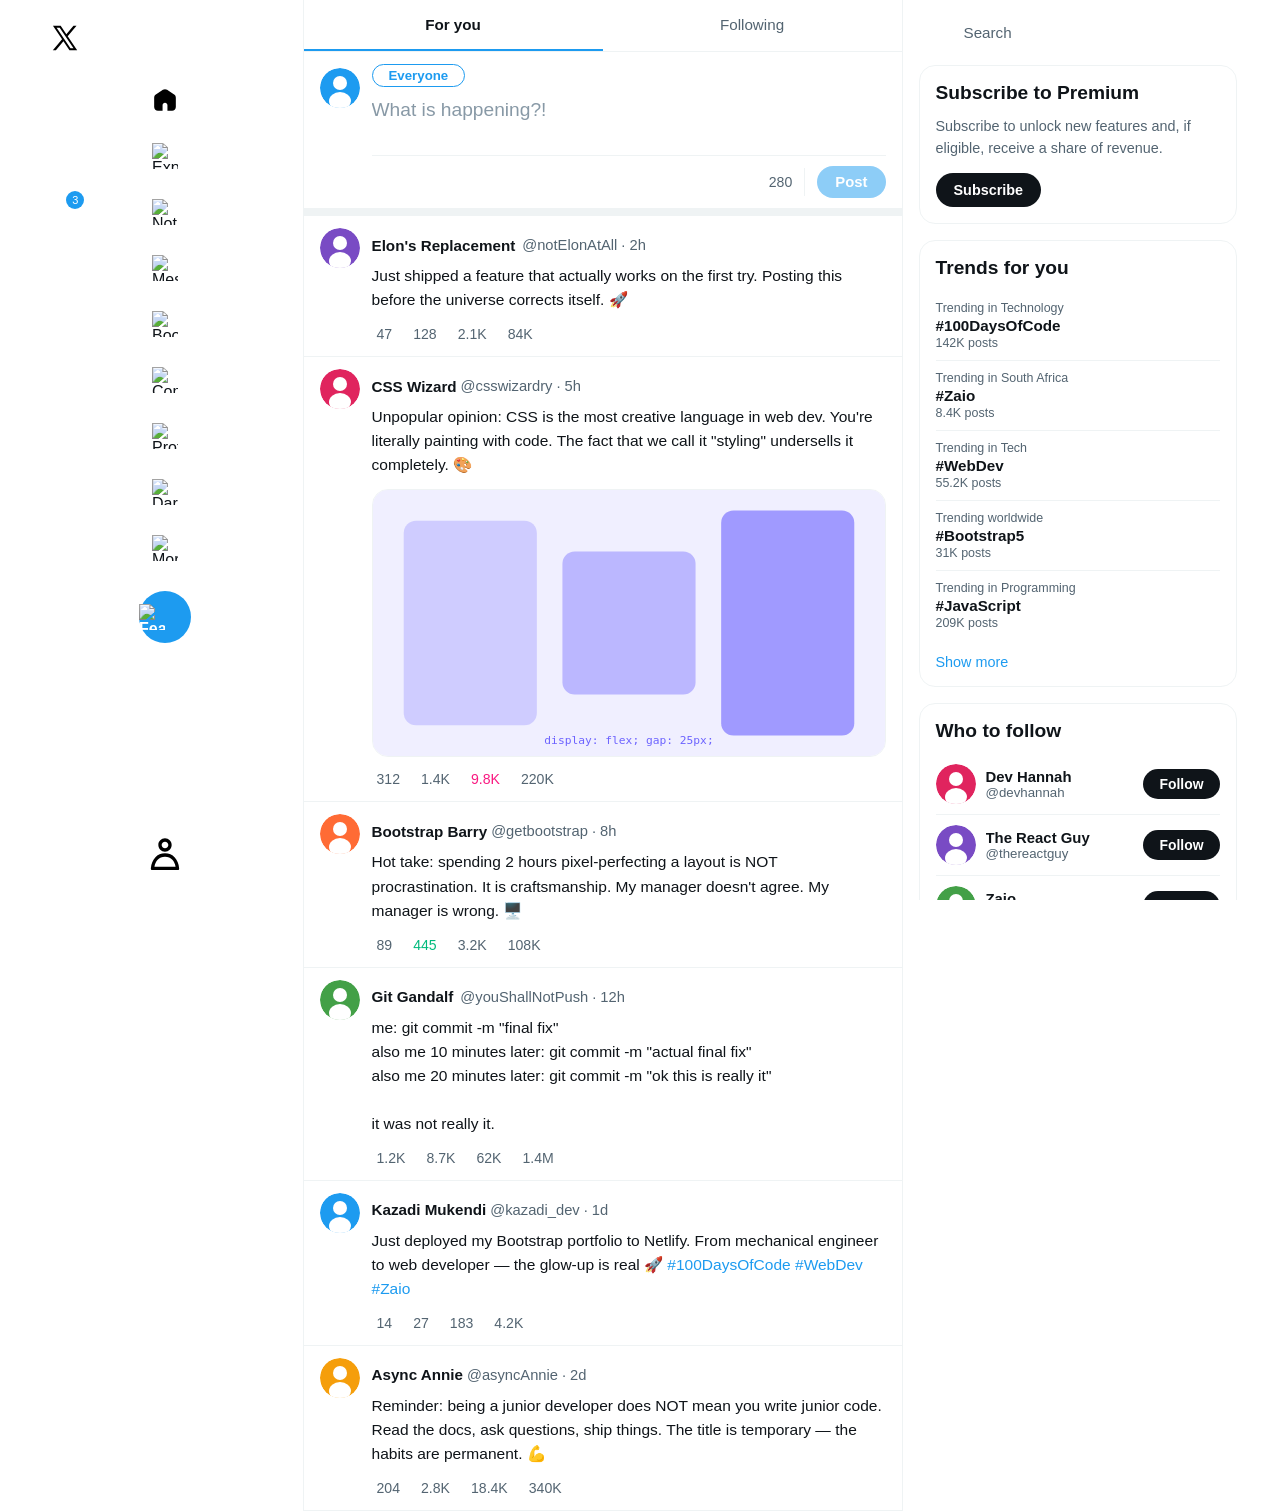
==== commit a5d72d0c: "Added icons" ====
--- a/index.html
+++ b/index.html
@@ -32,67 +32,66 @@
 
       <!-- Logo -->
       <a href="#" class="nav-logo" aria-label="FakeTwitter home">
-        <img src="./Assets/x-icon.svg"
-             alt="X logo" />
+        <img src="./Assets/x-icon.svg" alt="X logo">
       </a>
 
       <!-- Nav links -->
       <nav class="sidebar-nav" aria-label="Primary">
         <a href="#" class="nav-item active" aria-current="page">
-          <i class="bi bi-house-door-fill nav-icon"></i>
+          <img src="./Assets/home.svg" alt="Home">
           <span class="nav-label">Home</span>
         </a>
         <a href="explore.html" class="nav-item">
-          <i class="bi bi-search nav-icon"></i>
+          <img src="./Assets/icons/explore.svg" alt="Explore">
           <span class="nav-label">Explore</span>
         </a>
         <a href="#" class="nav-item">
-          <i class="bi bi-bell nav-icon"></i>
+          <img src="./Assets/icons/notifications.svg" alt="Notifications">
           <span class="nav-label">Notifications</span>
           <span class="nav-badge">3</span>
         </a>
         <a href="#" class="nav-item">
-          <i class="bi bi-envelope nav-icon"></i>
+          <img src="./Assets/icons/messages.svg" alt="Messages">
           <span class="nav-label">Messages</span>
         </a>
         <a href="#" class="nav-item">
-          <i class="bi bi-bookmark nav-icon"></i>
+          <img src="./Assets/icons/bookmarks.svg" alt="Bookmarks">
           <span class="nav-label">Bookmarks</span>
         </a>
         <a href="#" class="nav-item">
-          <i class="bi bi-people nav-icon"></i>
+          <img src="./Assets/icons/communities.svg" alt="Communities">
           <span class="nav-label">Communities</span>
         </a>
         <a href="#" class="nav-item">
-          <i class="bi bi-person nav-icon"></i>
+          <img src="./Assets/icons/profile.svg" alt="Profile">
           <span class="nav-label">Profile</span>
         </a>
         <!-- Dark mode toggle — CUSTOM FEATURE (no Cursor) -->
         <button class="nav-item nav-btn theme-toggle" id="themeToggle" aria-label="Toggle dark mode" aria-pressed="false">
-          <i class="bi bi-moon nav-icon" id="themeIcon"></i>
+          <img src="./Assets/icons/moon.svg" alt="Dark mode" class="nav-icon" id="themeIcon">
           <span class="nav-label" id="themeLabel">Dark mode</span>
         </button>
         <a href="#" class="nav-item">
-          <i class="bi bi-three-dots-circle nav-icon"></i>
+          <img src="./Assets/icons/more.svg" alt="More">
           <span class="nav-label">More</span>
         </a>
 
         <!-- Post / Tweet button -->
         <button class="btn-tweet" id="openTweetModal" aria-haspopup="dialog">
           <span class="btn-tweet-full">Post</span>
-          <i class="bi bi-feather btn-tweet-icon" aria-hidden="true"></i>
+          <img src="./Assets/icons/feather.svg" alt="Feather" class="btn-tweet-icon" aria-hidden="true">
         </button>
       </nav>
 
       <!-- Profile mini card -->
       <div class="profile-mini">
-        <img src="data:image/svg+xml,%3Csvg xmlns='http://www.w3.org/2000/svg' width='40' height='40' viewBox='0 0 40 40'%3E%3Ccircle cx='20' cy='20' r='20' fill='%231d9bf0'/%3E%3Ccircle cx='20' cy='15' r='7' fill='white'/%3E%3Cellipse cx='20' cy='33' rx='11' ry='9' fill='white'/%3E%3C/svg%3E"
+        <img src="./Assets/profile.svg"
              alt="Your profile" class="profile-mini-avatar" />
         <div class="profile-mini-info">
           <span class="profile-mini-name">Kazadi Mukendi</span>
           <span class="profile-mini-handle">@kazadi_dev</span>
         </div>
-        <i class="bi bi-three-dots profile-mini-more" aria-hidden="true"></i>
+        <img src="./Assets/more.svg" alt="More" class="profile-mini-more" aria-hidden="true">
       </div>
     </aside>
 
--- a/style.css
+++ b/style.css
@@ -78,113 +78,205 @@
 /* ============================================================
    LEFT SIDEBAR
    ============================================================ */
+/* ==========================
+   LEFT SIDEBAR
+========================== */
+
 .sidebar-left {
-  width: var(--sidebar-w);
-  position: sticky;
-  top: 0;
-  height: 100dvh;
-  display: flex;
-  flex-direction: column;
-  padding: 0 12px;
-  overflow-y: auto;
-  flex-shrink: 0;
-}
+    width: 275px;
+    height: 100vh;
+    position: sticky;
+    top: 0;
+
+    display: flex;
+    flex-direction: column;
+
+    padding: 0.8rem;
+
+    overflow-y: auto;
+    overflow-x: hidden;
+
+    scrollbar-width: thin; /* Firefox */
+}
+
+.sidebar-left::-webkit-scrollbar {
+    width: 8px;
+}
+
+.sidebar-left::-webkit-scrollbar-track {
+    background: transparent;
+}
+
+.sidebar-left::-webkit-scrollbar-thumb {
+    background: #536471;
+    border-radius: 999px;
+}
+
+.sidebar-left::-webkit-scrollbar-thumb:hover {
+    background: #71767b;
+}
+
+/* Logo */
 
 .nav-logo {
-  display: flex;
-  align-items: center;
-  justify-content: center;
-  width: 52px;
-  height: 52px;
-  border-radius: var(--radius-pill);
-  margin: 4px 0 4px -4px;
-  transition: background .18s;
-}
-.nav-logo:hover { background: var(--accent-bg); }
-.nav-logo img   { width: 36px; }
+    width: 50px;
+    height: 50px;
+    display: flex;
+    align-items: center;
+    justify-content: center;
+    border-radius: 50%;
+    transition: 0.2s;
+}
+
+.nav-logo:hover {
+    background: rgba(255, 255, 255, 0.08);
+}
+
+.nav-logo img {
+    width: 30px;
+    height: 30px;
+}
+
+/* Navigation */
 
 .sidebar-nav {
-  display: flex;
-  flex-direction: column;
-  gap: 2px;
-  margin-top: 4px;
-  flex: 1;
-}
-
-/* Nav items */
+    display: flex;
+    flex-direction: column;
+    gap: 6px;
+    margin-top: 12px;
+}
+
 .nav-item {
-  display: flex;
-  align-items: center;
-  gap: 20px;
-  padding: 12px 16px;
-  border-radius: var(--radius-pill);
-  font-size: 1.15rem;
-  font-weight: 400;
-  color: var(--ink);
-  transition: background .18s;
-  position: relative;
-  text-align: left;
-  width: 100%;
-}
-.nav-item:hover  { background: var(--bg-hover); }
-.nav-item.active { font-weight: 700; }
-
-.nav-icon { font-size: var(--nav-icon-size); flex-shrink: 0; }
+    display: flex;
+    align-items: center;
+    gap: 18px;
+    padding: 12px 18px;
+    border-radius: 999px;
+    text-decoration: none;
+    color: inherit;
+    position: relative;
+    background: transparent;
+    border: none;
+    cursor: pointer;
+    transition: background 0.2s ease;
+}
+
+.nav-item:hover {
+    background: rgba(255, 255, 255, 0.08);
+}
+
+.nav-item.active {
+    font-weight: 700;
+}
+
+/* Icon images */
+
+.nav-item img,
+.btn-tweet-icon,
+.profile-mini-more,
+#themeIcon {
+    width: 26px;
+    height: 26px;
+    object-fit: contain;
+    flex-shrink: 0;
+}
+
+.nav-label {
+    font-size: 1.25rem;
+    white-space: nowrap;
+}
+
+/* Notification badge */
 
 .nav-badge {
-  position: absolute;
-  top: 6px;
-  left: 30px;
-  background: var(--accent);
-  color: #fff;
-  font-size: .65rem;
-  font-weight: 700;
-  padding: 0 5px;
-  border-radius: var(--radius-pill);
-  min-width: 18px;
-  text-align: center;
-}
-
-.nav-btn { font-size: 1.15rem; }
-
-/* Tweet / Post button */
+    position: absolute;
+    top: 8px;
+    left: 32px;
+    min-width: 18px;
+    height: 18px;
+    padding: 0 5px;
+    border-radius: 999px;
+    background: #1d9bf0;
+    color: #fff;
+    font-size: 11px;
+    display: flex;
+    align-items: center;
+    justify-content: center;
+}
+
+/* Dark mode button */
+
+.theme-toggle {
+    width: 100%;
+    font: inherit;
+}
+
+/* Post button */
+
 .btn-tweet {
-  display: flex;
-  align-items: center;
-  justify-content: center;
-  gap: 10px;
-  background: var(--accent);
-  color: #fff;
-  border-radius: var(--radius-pill);
-  padding: 16px;
-  font-size: 1.05rem;
-  font-weight: 700;
-  margin: 16px 0;
-  width: 100%;
-  transition: background .18s, transform .1s;
-}
-.btn-tweet:hover { background: var(--accent-hover); }
-.btn-tweet:active { transform: scale(.97); }
-.btn-tweet-icon { display: none; font-size: 1.3rem; }
-
-/* Profile mini card */
+    margin-top: 18px;
+    padding: 14px;
+    border: none;
+    border-radius: 999px;
+    background: #1d9bf0;
+    color: #fff;
+    font-size: 1rem;
+    font-weight: 700;
+    cursor: pointer;
+    transition: 0.2s;
+}
+
+.btn-tweet:hover {
+    background: #1a8cd8;
+}
+
+.btn-tweet-icon {
+    display: none;
+}
+
+/* Profile mini */
+
 .profile-mini {
-  display: flex;
-  align-items: center;
-  gap: 12px;
-  padding: 12px 16px;
-  border-radius: var(--radius-pill);
-  margin-top: auto;
-  margin-bottom: 12px;
-  cursor: pointer;
-  transition: background .18s;
-}
-.profile-mini:hover { background: var(--bg-hover); }
-.profile-mini-avatar { width: 40px; height: 40px; border-radius: 50%; flex-shrink: 0; }
-.profile-mini-info   { flex: 1; min-width: 0; }
-.profile-mini-name   { display: block; font-weight: 700; font-size: .93rem; white-space: nowrap; overflow: hidden; text-overflow: ellipsis; }
-.profile-mini-handle { display: block; color: var(--ink-2); font-size: .83rem; white-space: nowrap; overflow: hidden; text-overflow: ellipsis; }
-.profile-mini-more   { color: var(--ink-2); font-size: 1.2rem; flex-shrink: 0; }
+    margin-top: auto;
+    display: flex;
+    align-items: center;
+    gap: 12px;
+    padding: 12px;
+    border-radius: 999px;
+    cursor: pointer;
+    transition: background 0.2s;
+}
+
+.profile-mini:hover {
+    background: rgba(255, 255, 255, 0.08);
+}
+
+.profile-mini-avatar {
+    width: 40px;
+    height: 40px;
+    border-radius: 50%;
+}
+
+.profile-mini-info {
+    flex: 1;
+    display: flex;
+    flex-direction: column;
+}
+
+.profile-mini-name {
+    font-weight: 700;
+    font-size: 15px;
+}
+
+.profile-mini-handle {
+    font-size: 14px;
+    color: #71767b;
+}
+
+.profile-mini-more {
+    width: 20px;
+    height: 20px;
+}
 
 /* ============================================================
    MAIN FEED
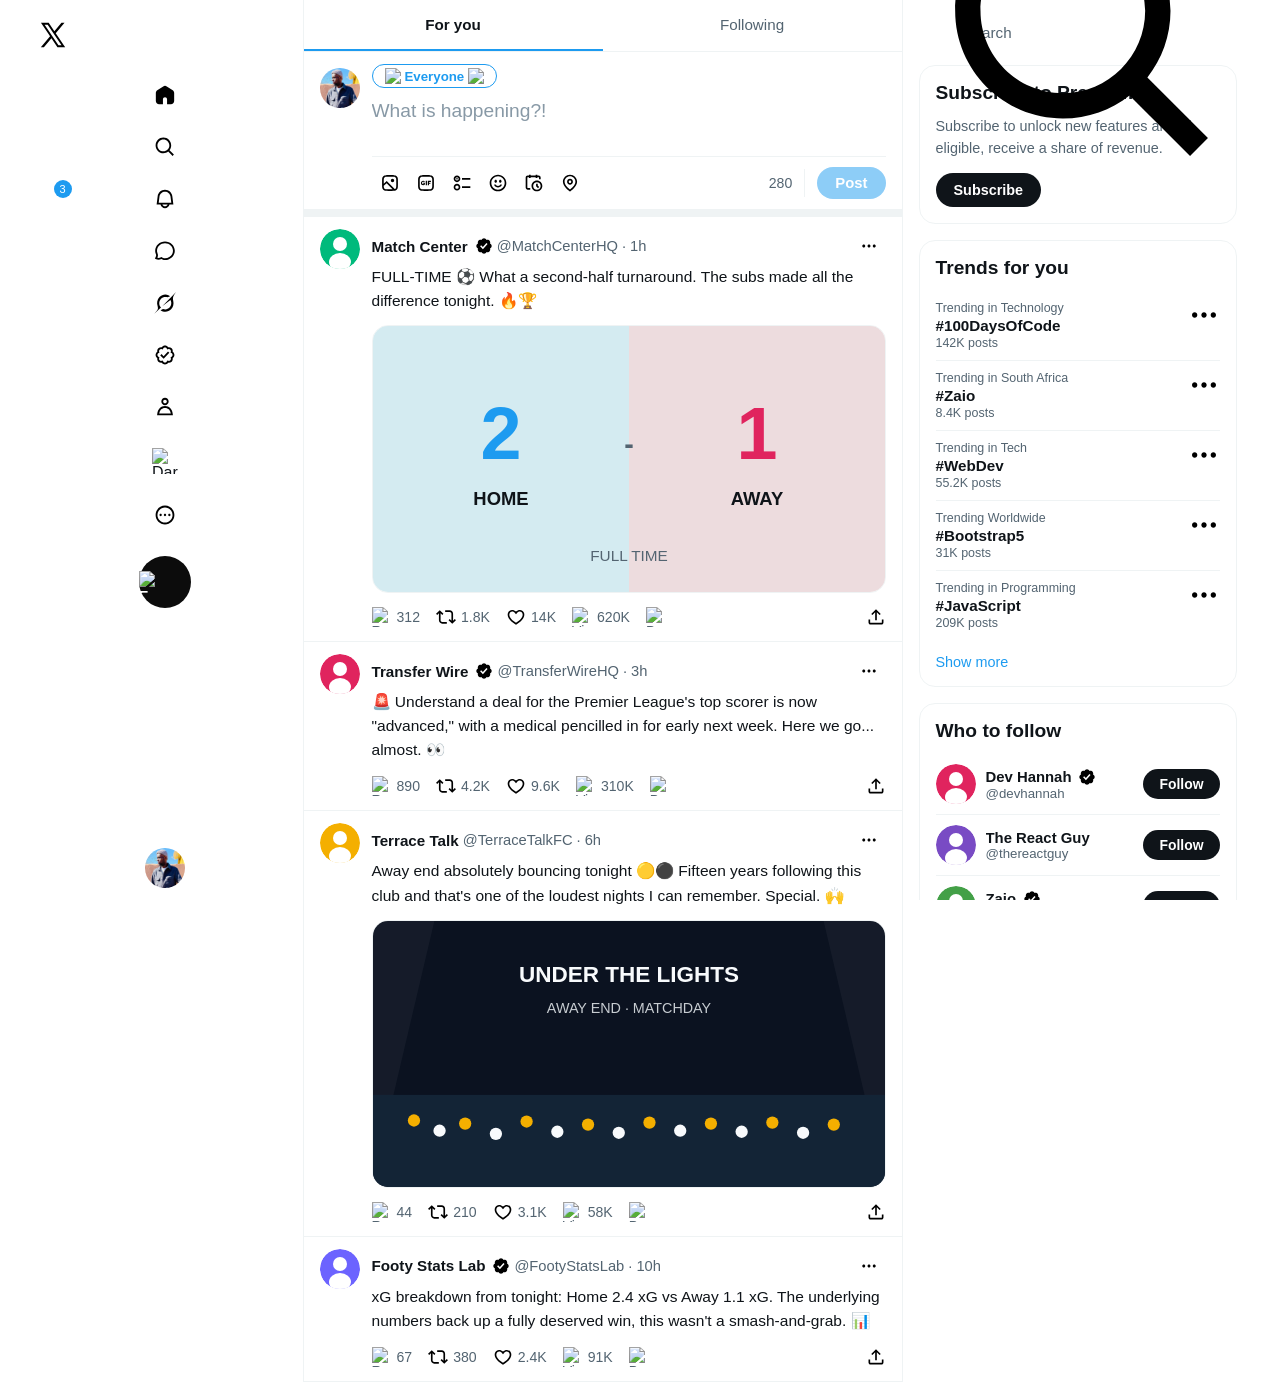
==== commit 46546377: "Cursor features" ====
--- a/index.html
+++ b/index.html
@@ -42,28 +42,28 @@
           <span class="nav-label">Home</span>
         </a>
         <a href="explore.html" class="nav-item">
-          <img src="./Assets/icons/explore.svg" alt="Explore">
+          <img src="./Assets/search.svg" alt="Explore">
           <span class="nav-label">Explore</span>
         </a>
         <a href="#" class="nav-item">
-          <img src="./Assets/icons/notifications.svg" alt="Notifications">
+          <img src="./Assets/notifications.svg" alt="Notifications">
           <span class="nav-label">Notifications</span>
           <span class="nav-badge">3</span>
         </a>
         <a href="#" class="nav-item">
-          <img src="./Assets/icons/messages.svg" alt="Messages">
-          <span class="nav-label">Messages</span>
+          <img src="./Assets/message.svg" alt="Chat">
+          <span class="nav-label">Chat</span>
         </a>
         <a href="#" class="nav-item">
-          <img src="./Assets/icons/bookmarks.svg" alt="Bookmarks">
-          <span class="nav-label">Bookmarks</span>
+          <img src="./Assets/grok.svg" alt="Grok">
+          <span class="nav-label">Grok</span>
         </a>
         <a href="#" class="nav-item">
-          <img src="./Assets/icons/communities.svg" alt="Communities">
-          <span class="nav-label">Communities</span>
+          <img src="./Assets/premium.svg" alt="Premium">
+          <span class="nav-label">Premium</span>
         </a>
         <a href="#" class="nav-item">
-          <img src="./Assets/icons/profile.svg" alt="Profile">
+          <img src="./Assets/profile.svg" alt="Profile">
           <span class="nav-label">Profile</span>
         </a>
         <!-- Dark mode toggle — CUSTOM FEATURE (no Cursor) -->
@@ -72,7 +72,7 @@
           <span class="nav-label" id="themeLabel">Dark mode</span>
         </button>
         <a href="#" class="nav-item">
-          <img src="./Assets/icons/more.svg" alt="More">
+          <img src="./Assets/more.svg" alt="More">
           <span class="nav-label">More</span>
         </a>
 
@@ -85,13 +85,13 @@
 
       <!-- Profile mini card -->
       <div class="profile-mini">
-        <img src="./Assets/profile.svg"
+        <img src="./Assets/ProfilePic.jpg"
              alt="Your profile" class="profile-mini-avatar" />
         <div class="profile-mini-info">
           <span class="profile-mini-name">Kazadi Mukendi</span>
           <span class="profile-mini-handle">@kazadi_dev</span>
         </div>
-        <img src="./Assets/more.svg" alt="More" class="profile-mini-more" aria-hidden="true">
+        <img src="./Assets/more2.svg" alt="More" class="profile-mini-more" aria-hidden="true">
       </div>
     </aside>
 
@@ -110,24 +110,24 @@
 
       <!-- ===== TWEET COMPOSE BOX ===== -->
       <div class="compose-box" role="form" aria-label="Compose a post">
-        <img src="data:image/svg+xml,%3Csvg xmlns='http://www.w3.org/2000/svg' width='40' height='40' viewBox='0 0 40 40'%3E%3Ccircle cx='20' cy='20' r='20' fill='%231d9bf0'/%3E%3Ccircle cx='20' cy='15' r='7' fill='white'/%3E%3Cellipse cx='20' cy='33' rx='11' ry='9' fill='white'/%3E%3C/svg%3E"
+        <img src="./Assets/ProfilePic.jpg"
              alt="Your avatar" class="compose-avatar" />
         <div class="compose-right">
           <div class="compose-audience">
             <button class="audience-btn">
-              <i class="bi bi-globe2"></i> Everyone <i class="bi bi-chevron-down"></i>
+              <img src="./Assets/globe.svg" alt="Everyone"> Everyone <img src="./Assets/chevron-down.svg" alt="Chevron down">
             </button>
           </div>
           <textarea class="compose-input" id="composeInput" placeholder="What is happening?!"
                     aria-label="Compose your post" maxlength="280" rows="1"></textarea>
           <div class="compose-toolbar">
             <div class="compose-tools">
-              <button class="tool-btn" aria-label="Add image"><i class="bi bi-image"></i></button>
-              <button class="tool-btn" aria-label="Add GIF"><i class="bi bi-file-gif"></i></button>
-              <button class="tool-btn" aria-label="Add poll"><i class="bi bi-bar-chart"></i></button>
-              <button class="tool-btn" aria-label="Add emoji"><i class="bi bi-emoji-smile"></i></button>
-              <button class="tool-btn" aria-label="Schedule post"><i class="bi bi-calendar3"></i></button>
-              <button class="tool-btn" aria-label="Add location"><i class="bi bi-geo-alt"></i></button>
+              <button class="tool-btn" aria-label="Add image"><img src="./Assets/media.svg" alt="Image"></button>
+              <button class="tool-btn" aria-label="Add GIF"><img src="./Assets/gif.svg" alt="GIF"></button>
+              <button class="tool-btn" aria-label="Add poll"><img src="./Assets/poll.svg" alt="Poll"></button>
+              <button class="tool-btn" aria-label="Add emoji"><img src="./Assets/emoji.svg" alt="Emoji"></button>
+              <button class="tool-btn" aria-label="Schedule post"><img src="./Assets/schedule.svg" alt="Calendar"></button>
+              <button class="tool-btn" aria-label="Add location"><img src="./Assets/location.svg" alt="Location"></button>
             </div>
             <div class="compose-right-tools">
               <span class="char-counter" id="charCounter">280</span>
@@ -141,237 +141,210 @@
       <!-- ===== TWEET FEED ===== -->
       <div class="feed-list" role="feed" aria-label="Timeline">
 
-        <!-- Tweet 1 -->
-        <article class="tweet" aria-label="Tweet by Elon's Replacement">
+        <!-- Tweet 1 — with image -->
+        <article class="tweet" aria-label="Tweet by Match Center">
           <div class="tweet-avatar-col">
-            <img src="data:image/svg+xml,%3Csvg xmlns='http://www.w3.org/2000/svg' width='40' height='40' viewBox='0 0 40 40'%3E%3Ccircle cx='20' cy='20' r='20' fill='%23794bc4'/%3E%3Ccircle cx='20' cy='15' r='7' fill='white'/%3E%3Cellipse cx='20' cy='33' rx='11' ry='9' fill='white'/%3E%3C/svg%3E"
-                 alt="Elon's Replacement avatar" class="tweet-avatar" />
+            <img src="data:image/svg+xml,%3Csvg xmlns='http://www.w3.org/2000/svg' width='40' height='40' viewBox='0 0 40 40'%3E%3Ccircle cx='20' cy='20' r='20' fill='%2300ba7c'/%3E%3Ccircle cx='20' cy='15' r='7' fill='white'/%3E%3Cellipse cx='20' cy='33' rx='11' ry='9' fill='white'/%3E%3C/svg%3E"
+                 alt="Match Center avatar" class="tweet-avatar" />
           </div>
           <div class="tweet-body">
             <div class="tweet-header">
-              <span class="tweet-name">Elon's Replacement <i class="bi bi-patch-check-fill verified"></i></span>
-              <span class="tweet-handle">@notElonAtAll</span>
+              <span class="tweet-name">Match Center <img src="./Assets/verified.svg" alt="Verified" class="verified"></span>
+              <span class="tweet-handle">@MatchCenterHQ</span>
               <span class="tweet-dot">·</span>
-              <span class="tweet-time">2h</span>
-              <button class="tweet-more" aria-label="More options"><i class="bi bi-three-dots"></i></button>
-            </div>
-            <p class="tweet-text">Just shipped a feature that actually works on the first try. Posting this before the universe corrects itself. 🚀</p>
+              <span class="tweet-time">1h</span>
+              <div class="tweet-more-wrap">
+                <button class="tweet-more" aria-label="More options" aria-haspopup="true" aria-expanded="false">
+                  <img src="./Assets/more2.svg" alt="More">
+                </button>
+                <div class="tweet-more-menu" role="menu">
+                  <button class="menu-item" role="menuitem">Not interested in this post</button>
+                  <button class="menu-item" role="menuitem">Follow @MatchCenterHQ</button>
+                  <button class="menu-item" role="menuitem">Mute @MatchCenterHQ</button>
+                  <button class="menu-item menu-item-danger" role="menuitem">Block @MatchCenterHQ</button>
+                  <button class="menu-item menu-item-danger" role="menuitem">Report post</button>
+                </div>
+              </div>
+            </div>
+            <p class="tweet-text">FULL-TIME ⚽ What a second-half turnaround. The subs made all the difference tonight. 🔥🏆</p>
+            <div class="tweet-image-wrap">
+              <img src="data:image/svg+xml,%3Csvg xmlns='http://www.w3.org/2000/svg' width='500' height='260' viewBox='0 0 500 260'%3E%3Crect width='500' height='260' fill='%23eef6f0'/%3E%3Crect x='0' y='0' width='250' height='260' fill='%231d9bf0' opacity='.12'/%3E%3Crect x='250' y='0' width='250' height='260' fill='%23e0245e' opacity='.12'/%3E%3Ctext x='125' y='130' font-family='Arial, sans-serif' font-size='72' font-weight='700' fill='%231d9bf0' text-anchor='middle'%3E2%3C/text%3E%3Ctext x='375' y='130' font-family='Arial, sans-serif' font-size='72' font-weight='700' fill='%23e0245e' text-anchor='middle'%3E1%3C/text%3E%3Ctext x='250' y='125' font-family='Arial, sans-serif' font-size='28' font-weight='700' fill='%23536471' text-anchor='middle'%3E-%3C/text%3E%3Ctext x='125' y='175' font-family='Arial, sans-serif' font-size='18' font-weight='600' fill='%230f1419' text-anchor='middle'%3EHOME%3C/text%3E%3Ctext x='375' y='175' font-family='Arial, sans-serif' font-size='18' font-weight='600' fill='%230f1419' text-anchor='middle'%3EAWAY%3C/text%3E%3Ctext x='250' y='230' font-family='Arial, sans-serif' font-size='15' fill='%23536471' text-anchor='middle'%3EFULL TIME%3C/text%3E%3C/svg%3E"
+                   alt="Full-time scoreboard graphic showing Home 2, Away 1" class="tweet-img" />
+            </div>
             <div class="tweet-actions">
               <button class="action-btn reply-btn" aria-label="Reply">
-                <i class="bi bi-chat"></i><span>47</span>
+                <img src="./Assets/reply.svg" alt="Reply"><span>312</span>
               </button>
               <button class="action-btn retweet-btn" aria-label="Repost">
-                <i class="bi bi-repeat"></i><span>128</span>
+                <img src="./Assets/retweet.svg" alt="Repost"><span>1.8K</span>
               </button>
               <button class="action-btn like-btn" aria-label="Like" aria-pressed="false">
-                <i class="bi bi-heart"></i><span>2.1K</span>
+                <img src="./Assets/like.svg" alt="Like"><span>14K</span>
               </button>
               <button class="action-btn view-btn" aria-label="Views">
-                <i class="bi bi-bar-chart"></i><span>84K</span>
+                <img src="./Assets/views.svg" alt="Views"><span>620K</span>
               </button>
               <button class="action-btn bookmark-btn" aria-label="Bookmark">
-                <i class="bi bi-bookmark"></i>
+                <img src="./Assets/bookmark.svg" alt="Bookmark">
               </button>
               <button class="action-btn share-btn" aria-label="Share">
-                <i class="bi bi-upload"></i>
+                <img src="./Assets/share.svg" alt="Share">
               </button>
             </div>
           </div>
         </article>
 
-        <!-- Tweet 2 — with image -->
-        <article class="tweet" aria-label="Tweet by CSS Wizard">
+        <!-- Tweet 2 -->
+        <article class="tweet" aria-label="Tweet by Transfer Wire">
           <div class="tweet-avatar-col">
             <img src="data:image/svg+xml,%3Csvg xmlns='http://www.w3.org/2000/svg' width='40' height='40' viewBox='0 0 40 40'%3E%3Ccircle cx='20' cy='20' r='20' fill='%23e0245e'/%3E%3Ccircle cx='20' cy='15' r='7' fill='white'/%3E%3Cellipse cx='20' cy='33' rx='11' ry='9' fill='white'/%3E%3C/svg%3E"
-                 alt="CSS Wizard avatar" class="tweet-avatar" />
+                 alt="Transfer Wire avatar" class="tweet-avatar" />
           </div>
           <div class="tweet-body">
             <div class="tweet-header">
-              <span class="tweet-name">CSS Wizard</span>
-              <span class="tweet-handle">@csswizardry</span>
+              <span class="tweet-name">Transfer Wire <img src="./Assets/verified.svg" alt="Verified" class="verified"></span>
+              <span class="tweet-handle">@TransferWireHQ</span>
               <span class="tweet-dot">·</span>
-              <span class="tweet-time">5h</span>
-              <button class="tweet-more" aria-label="More options"><i class="bi bi-three-dots"></i></button>
-            </div>
-            <p class="tweet-text">Unpopular opinion: CSS is the most creative language in web dev. You're literally painting with code. The fact that we call it "styling" undersells it completely. 🎨</p>
-            <div class="tweet-image-wrap">
-              <img src="data:image/svg+xml,%3Csvg xmlns='http://www.w3.org/2000/svg' width='500' height='260' viewBox='0 0 500 260'%3E%3Crect width='500' height='260' fill='%23f0efff'/%3E%3Crect x='30' y='30' width='130' height='200' rx='12' fill='%236c63ff' opacity='.25'/%3E%3Crect x='185' y='60' width='130' height='140' rx='12' fill='%236c63ff' opacity='.4'/%3E%3Crect x='340' y='20' width='130' height='220' rx='12' fill='%236c63ff' opacity='.6'/%3E%3Ctext x='250' y='248' font-family='monospace' font-size='11' fill='%236c63ff' text-anchor='middle'%3Edisplay: flex; gap: 25px;%3C/text%3E%3C/svg%3E"
-                   alt="CSS flexbox illustration" class="tweet-img" />
-            </div>
+              <span class="tweet-time">3h</span>
+              <div class="tweet-more-wrap">
+                <button class="tweet-more" aria-label="More options" aria-haspopup="true" aria-expanded="false">
+                  <img src="./Assets/more2.svg" alt="More">
+                </button>
+                <div class="tweet-more-menu" role="menu">
+                  <button class="menu-item" role="menuitem">Not interested in this post</button>
+                  <button class="menu-item" role="menuitem">Follow @TransferWireHQ</button>
+                  <button class="menu-item" role="menuitem">Mute @TransferWireHQ</button>
+                  <button class="menu-item menu-item-danger" role="menuitem">Block @TransferWireHQ</button>
+                  <button class="menu-item menu-item-danger" role="menuitem">Report post</button>
+                </div>
+              </div>
+            </div>
+            <p class="tweet-text">🚨 Understand a deal for the Premier League's top scorer is now "advanced," with a medical pencilled in for early next week. Here we go... almost. 👀</p>
             <div class="tweet-actions">
               <button class="action-btn reply-btn" aria-label="Reply">
-                <i class="bi bi-chat"></i><span>312</span>
+                <img src="./Assets/reply.svg" alt="Reply"><span>890</span>
               </button>
               <button class="action-btn retweet-btn" aria-label="Repost">
-                <i class="bi bi-repeat"></i><span>1.4K</span>
-              </button>
-              <button class="action-btn like-btn liked" aria-label="Like" aria-pressed="true">
-                <i class="bi bi-heart-fill"></i><span>9.8K</span>
+                <img src="./Assets/retweet.svg" alt="Repost"><span>4.2K</span>
+              </button>
+              <button class="action-btn like-btn" aria-label="Like" aria-pressed="false">
+                <img src="./Assets/like.svg" alt="Like"><span>9.6K</span>
               </button>
               <button class="action-btn view-btn" aria-label="Views">
-                <i class="bi bi-bar-chart"></i><span>220K</span>
+                <img src="./Assets/views.svg" alt="Views"><span>310K</span>
               </button>
               <button class="action-btn bookmark-btn" aria-label="Bookmark">
-                <i class="bi bi-bookmark"></i>
+                <img src="./Assets/bookmark.svg" alt="Bookmark">
               </button>
               <button class="action-btn share-btn" aria-label="Share">
-                <i class="bi bi-upload"></i>
+                <img src="./Assets/share.svg" alt="Share">
               </button>
             </div>
           </div>
         </article>
 
-        <!-- Tweet 3 -->
-        <article class="tweet" aria-label="Tweet by Bootstrap Barry">
+        <!-- Tweet 3 — with image -->
+        <article class="tweet" aria-label="Tweet by Terrace Talk">
           <div class="tweet-avatar-col">
-            <img src="data:image/svg+xml,%3Csvg xmlns='http://www.w3.org/2000/svg' width='40' height='40' viewBox='0 0 40 40'%3E%3Ccircle cx='20' cy='20' r='20' fill='%23ff6b35'/%3E%3Ccircle cx='20' cy='15' r='7' fill='white'/%3E%3Cellipse cx='20' cy='33' rx='11' ry='9' fill='white'/%3E%3C/svg%3E"
-                 alt="Bootstrap Barry avatar" class="tweet-avatar" />
+            <img src="data:image/svg+xml,%3Csvg xmlns='http://www.w3.org/2000/svg' width='40' height='40' viewBox='0 0 40 40'%3E%3Ccircle cx='20' cy='20' r='20' fill='%23f4af00'/%3E%3Ccircle cx='20' cy='15' r='7' fill='white'/%3E%3Cellipse cx='20' cy='33' rx='11' ry='9' fill='white'/%3E%3C/svg%3E"
+                 alt="Terrace Talk avatar" class="tweet-avatar" />
           </div>
           <div class="tweet-body">
             <div class="tweet-header">
-              <span class="tweet-name">Bootstrap Barry</span>
-              <span class="tweet-handle">@getbootstrap</span>
+              <span class="tweet-name">Terrace Talk</span>
+              <span class="tweet-handle">@TerraceTalkFC</span>
               <span class="tweet-dot">·</span>
-              <span class="tweet-time">8h</span>
-              <button class="tweet-more" aria-label="More options"><i class="bi bi-three-dots"></i></button>
-            </div>
-            <p class="tweet-text">Hot take: spending 2 hours pixel-perfecting a layout is NOT procrastination. It is craftsmanship. My manager doesn't agree. My manager is wrong. 🖥️</p>
+              <span class="tweet-time">6h</span>
+              <div class="tweet-more-wrap">
+                <button class="tweet-more" aria-label="More options" aria-haspopup="true" aria-expanded="false">
+                  <img src="./Assets/more2.svg" alt="More">
+                </button>
+                <div class="tweet-more-menu" role="menu">
+                  <button class="menu-item" role="menuitem">Not interested in this post</button>
+                  <button class="menu-item" role="menuitem">Follow @TerraceTalkFC</button>
+                  <button class="menu-item" role="menuitem">Mute @TerraceTalkFC</button>
+                  <button class="menu-item menu-item-danger" role="menuitem">Block @TerraceTalkFC</button>
+                  <button class="menu-item menu-item-danger" role="menuitem">Report post</button>
+                </div>
+              </div>
+            </div>
+            <p class="tweet-text">Away end absolutely bouncing tonight 🟡⚫ Fifteen years following this club and that's one of the loudest nights I can remember. Special. 🙌</p>
+            <div class="tweet-image-wrap">
+              <img src="data:image/svg+xml,%3Csvg xmlns='http://www.w3.org/2000/svg' width='500' height='260' viewBox='0 0 500 260'%3E%3Crect width='500' height='260' fill='%230b1220'/%3E%3Crect x='0' y='170' width='500' height='90' fill='%23132436'/%3E%3Ccircle cx='40' cy='195' r='6' fill='%23f4af00'/%3E%3Ccircle cx='65' cy='205' r='6' fill='%23f8fafc'/%3E%3Ccircle cx='90' cy='198' r='6' fill='%23f4af00'/%3E%3Ccircle cx='120' cy='208' r='6' fill='%23f8fafc'/%3E%3Ccircle cx='150' cy='196' r='6' fill='%23f4af00'/%3E%3Ccircle cx='180' cy='206' r='6' fill='%23f8fafc'/%3E%3Ccircle cx='210' cy='199' r='6' fill='%23f4af00'/%3E%3Ccircle cx='240' cy='207' r='6' fill='%23f8fafc'/%3E%3Ccircle cx='270' cy='197' r='6' fill='%23f4af00'/%3E%3Ccircle cx='300' cy='205' r='6' fill='%23f8fafc'/%3E%3Ccircle cx='330' cy='198' r='6' fill='%23f4af00'/%3E%3Ccircle cx='360' cy='206' r='6' fill='%23f8fafc'/%3E%3Ccircle cx='390' cy='197' r='6' fill='%23f4af00'/%3E%3Ccircle cx='420' cy='207' r='6' fill='%23f8fafc'/%3E%3Ccircle cx='450' cy='199' r='6' fill='%23f4af00'/%3E%3Cpolygon points='0,0 60,0 20,170 0,170' fill='%23f8fafc' opacity='.04'/%3E%3Cpolygon points='500,0 440,0 480,170 500,170' fill='%23f8fafc' opacity='.04'/%3E%3Ctext x='250' y='60' font-family='Arial, sans-serif' font-size='22' font-weight='700' fill='%23f8fafc' text-anchor='middle'%3EUNDER THE LIGHTS%3C/text%3E%3Ctext x='250' y='90' font-family='Arial, sans-serif' font-size='14' fill='%23c7ccd1' text-anchor='middle'%3EAWAY END %C2%B7 MATCHDAY%3C/text%3E%3C/svg%3E"
+                   alt="Illustration of a floodlit stadium with fans in the away end" class="tweet-img" />
+            </div>
             <div class="tweet-actions">
               <button class="action-btn reply-btn" aria-label="Reply">
-                <i class="bi bi-chat"></i><span>89</span>
-              </button>
-              <button class="action-btn retweet-btn retweeted" aria-label="Repost" aria-pressed="true">
-                <i class="bi bi-repeat"></i><span>445</span>
+                <img src="./Assets/reply.svg" alt="Reply"><span>44</span>
+              </button>
+              <button class="action-btn retweet-btn" aria-label="Repost">
+                <img src="./Assets/retweet.svg" alt="Repost"><span>210</span>
               </button>
               <button class="action-btn like-btn" aria-label="Like" aria-pressed="false">
-                <i class="bi bi-heart"></i><span>3.2K</span>
+                <img src="./Assets/like.svg" alt="Like"><span>3.1K</span>
               </button>
               <button class="action-btn view-btn" aria-label="Views">
-                <i class="bi bi-bar-chart"></i><span>108K</span>
+                <img src="./Assets/views.svg" alt="Views"><span>58K</span>
               </button>
               <button class="action-btn bookmark-btn" aria-label="Bookmark">
-                <i class="bi bi-bookmark"></i>
+                <img src="./Assets/bookmark.svg" alt="Bookmark">
               </button>
               <button class="action-btn share-btn" aria-label="Share">
-                <i class="bi bi-upload"></i>
+                <img src="./Assets/share.svg" alt="Share">
               </button>
             </div>
           </div>
         </article>
 
         <!-- Tweet 4 -->
-        <article class="tweet" aria-label="Tweet by Git Gandalf">
+        <article class="tweet" aria-label="Tweet by Footy Stats Lab">
           <div class="tweet-avatar-col">
-            <img src="data:image/svg+xml,%3Csvg xmlns='http://www.w3.org/2000/svg' width='40' height='40' viewBox='0 0 40 40'%3E%3Ccircle cx='20' cy='20' r='20' fill='%2343a047'/%3E%3Ccircle cx='20' cy='15' r='7' fill='white'/%3E%3Cellipse cx='20' cy='33' rx='11' ry='9' fill='white'/%3E%3C/svg%3E"
-                 alt="Git Gandalf avatar" class="tweet-avatar" />
+            <img src="data:image/svg+xml,%3Csvg xmlns='http://www.w3.org/2000/svg' width='40' height='40' viewBox='0 0 40 40'%3E%3Ccircle cx='20' cy='20' r='20' fill='%236c63ff'/%3E%3Ccircle cx='20' cy='15' r='7' fill='white'/%3E%3Cellipse cx='20' cy='33' rx='11' ry='9' fill='white'/%3E%3C/svg%3E"
+                 alt="Footy Stats Lab avatar" class="tweet-avatar" />
           </div>
           <div class="tweet-body">
             <div class="tweet-header">
-              <span class="tweet-name">Git Gandalf <i class="bi bi-patch-check-fill verified"></i></span>
-              <span class="tweet-handle">@youShallNotPush</span>
+              <span class="tweet-name">Footy Stats Lab <img src="./Assets/verified.svg" alt="Verified" class="verified"></span>
+              <span class="tweet-handle">@FootyStatsLab</span>
               <span class="tweet-dot">·</span>
-              <span class="tweet-time">12h</span>
-              <button class="tweet-more" aria-label="More options"><i class="bi bi-three-dots"></i></button>
-            </div>
-            <p class="tweet-text">me: git commit -m "final fix"<br>also me 10 minutes later: git commit -m "actual final fix"<br>also me 20 minutes later: git commit -m "ok this is really it"<br><br>it was not really it.</p>
+              <span class="tweet-time">10h</span>
+              <div class="tweet-more-wrap">
+                <button class="tweet-more" aria-label="More options" aria-haspopup="true" aria-expanded="false">
+                  <img src="./Assets/more2.svg" alt="More">
+                </button>
+                <div class="tweet-more-menu" role="menu">
+                  <button class="menu-item" role="menuitem">Not interested in this post</button>
+                  <button class="menu-item" role="menuitem">Follow @FootyStatsLab</button>
+                  <button class="menu-item" role="menuitem">Mute @FootyStatsLab</button>
+                  <button class="menu-item menu-item-danger" role="menuitem">Block @FootyStatsLab</button>
+                  <button class="menu-item menu-item-danger" role="menuitem">Report post</button>
+                </div>
+              </div>
+            </div>
+            <p class="tweet-text">xG breakdown from tonight: Home 2.4 xG vs Away 1.1 xG. The underlying numbers back up a fully deserved win, this wasn't a smash-and-grab. 📊</p>
             <div class="tweet-actions">
               <button class="action-btn reply-btn" aria-label="Reply">
-                <i class="bi bi-chat"></i><span>1.2K</span>
+                <img src="./Assets/reply.svg" alt="Reply"><span>67</span>
               </button>
               <button class="action-btn retweet-btn" aria-label="Repost">
-                <i class="bi bi-repeat"></i><span>8.7K</span>
+                <img src="./Assets/retweet.svg" alt="Repost"><span>380</span>
               </button>
               <button class="action-btn like-btn" aria-label="Like" aria-pressed="false">
-                <i class="bi bi-heart"></i><span>62K</span>
+                <img src="./Assets/like.svg" alt="Like"><span>2.4K</span>
               </button>
               <button class="action-btn view-btn" aria-label="Views">
-                <i class="bi bi-bar-chart"></i><span>1.4M</span>
+                <img src="./Assets/views.svg" alt="Views"><span>91K</span>
               </button>
               <button class="action-btn bookmark-btn" aria-label="Bookmark">
-                <i class="bi bi-bookmark"></i>
+                <img src="./Assets/bookmark.svg" alt="Bookmark">
               </button>
               <button class="action-btn share-btn" aria-label="Share">
-                <i class="bi bi-upload"></i>
+                <img src="./Assets/share.svg" alt="Share">
               </button>
             </div>
           </div>
         </article>
 
-        <!-- Tweet 5 -->
-        <article class="tweet" aria-label="Tweet by Kazadi Mukendi">
-          <div class="tweet-avatar-col">
-            <img src="data:image/svg+xml,%3Csvg xmlns='http://www.w3.org/2000/svg' width='40' height='40' viewBox='0 0 40 40'%3E%3Ccircle cx='20' cy='20' r='20' fill='%231d9bf0'/%3E%3Ccircle cx='20' cy='15' r='7' fill='white'/%3E%3Cellipse cx='20' cy='33' rx='11' ry='9' fill='white'/%3E%3C/svg%3E"
-                 alt="Kazadi Mukendi avatar" class="tweet-avatar" />
-          </div>
-          <div class="tweet-body">
-            <div class="tweet-header">
-              <span class="tweet-name">Kazadi Mukendi</span>
-              <span class="tweet-handle">@kazadi_dev</span>
-              <span class="tweet-dot">·</span>
-              <span class="tweet-time">1d</span>
-              <button class="tweet-more" aria-label="More options"><i class="bi bi-three-dots"></i></button>
-            </div>
-            <p class="tweet-text">Just deployed my Bootstrap portfolio to Netlify. From mechanical engineer to web developer — the glow-up is real 🚀 <a href="#" class="tweet-link">#100DaysOfCode</a> <a href="#" class="tweet-link">#WebDev</a> <a href="#" class="tweet-link">#Zaio</a></p>
-            <div class="tweet-actions">
-              <button class="action-btn reply-btn" aria-label="Reply">
-                <i class="bi bi-chat"></i><span>14</span>
-              </button>
-              <button class="action-btn retweet-btn" aria-label="Repost">
-                <i class="bi bi-repeat"></i><span>27</span>
-              </button>
-              <button class="action-btn like-btn" aria-label="Like" aria-pressed="false">
-                <i class="bi bi-heart"></i><span>183</span>
-              </button>
-              <button class="action-btn view-btn" aria-label="Views">
-                <i class="bi bi-bar-chart"></i><span>4.2K</span>
-              </button>
-              <button class="action-btn bookmark-btn" aria-label="Bookmark">
-                <i class="bi bi-bookmark"></i>
-              </button>
-              <button class="action-btn share-btn" aria-label="Share">
-                <i class="bi bi-upload"></i>
-              </button>
-            </div>
-          </div>
-        </article>
-
-        <!-- Tweet 6 -->
-        <article class="tweet" aria-label="Tweet by Async Annie">
-          <div class="tweet-avatar-col">
-            <img src="data:image/svg+xml,%3Csvg xmlns='http://www.w3.org/2000/svg' width='40' height='40' viewBox='0 0 40 40'%3E%3Ccircle cx='20' cy='20' r='20' fill='%23f59e0b'/%3E%3Ccircle cx='20' cy='15' r='7' fill='white'/%3E%3Cellipse cx='20' cy='33' rx='11' ry='9' fill='white'/%3E%3C/svg%3E"
-                 alt="Async Annie avatar" class="tweet-avatar" />
-          </div>
-          <div class="tweet-body">
-            <div class="tweet-header">
-              <span class="tweet-name">Async Annie</span>
-              <span class="tweet-handle">@asyncAnnie</span>
-              <span class="tweet-dot">·</span>
-              <span class="tweet-time">2d</span>
-              <button class="tweet-more" aria-label="More options"><i class="bi bi-three-dots"></i></button>
-            </div>
-            <p class="tweet-text">Reminder: being a junior developer does NOT mean you write junior code. Read the docs, ask questions, ship things. The title is temporary — the habits are permanent. 💪</p>
-            <div class="tweet-actions">
-              <button class="action-btn reply-btn" aria-label="Reply">
-                <i class="bi bi-chat"></i><span>204</span>
-              </button>
-              <button class="action-btn retweet-btn" aria-label="Repost">
-                <i class="bi bi-repeat"></i><span>2.8K</span>
-              </button>
-              <button class="action-btn like-btn" aria-label="Like" aria-pressed="false">
-                <i class="bi bi-heart"></i><span>18.4K</span>
-              </button>
-              <button class="action-btn view-btn" aria-label="Views">
-                <i class="bi bi-bar-chart"></i><span>340K</span>
-              </button>
-              <button class="action-btn bookmark-btn" aria-label="Bookmark">
-                <i class="bi bi-bookmark"></i>
-              </button>
-              <button class="action-btn share-btn" aria-label="Share">
-                <i class="bi bi-upload"></i>
-              </button>
-            </div>
-          </div>
-        </article>
 
       </div><!-- /feed-list -->
     </main>
@@ -380,103 +353,146 @@
          RIGHT SIDEBAR
     ====================================================== -->
     <aside class="sidebar-right" aria-label="Supplementary content">
-
       <!-- Search bar -->
       <div class="search-wrap">
         <label for="searchInput" class="visually-hidden">Search FakeTwitter</label>
         <div class="search-inner">
-          <i class="bi bi-search search-icon" aria-hidden="true"></i>
-          <input type="search" id="searchInput" class="search-input" placeholder="Search" aria-label="Search" />
-        </div>
-      </div>
-
+          <img src="./Assets/search.svg" alt="Search" class="search-icon" aria-hidden="true">
+          <input type="search" id="searchInput" class="search-input" placeholder="Search" aria-label="Search">
+        </div>
+      </div>
+    
       <!-- Subscribe box -->
       <div class="widget subscribe-widget">
         <h2 class="widget-title">Subscribe to Premium</h2>
-        <p class="widget-body">Subscribe to unlock new features and, if eligible, receive a share of revenue.</p>
+        <p class="widget-body">
+          Subscribe to unlock new features and, if eligible, receive a share of revenue.
+        </p>
         <button class="btn-subscribe">Subscribe</button>
       </div>
-
-      <!-- Trending — CUSTOM FEATURE (Cursor-assisted) -->
+    
+      <!-- Trending -->
       <div class="widget trending-widget">
         <h2 class="widget-title">Trends for you</h2>
-
+    
         <div class="trend-item">
-          <div class="trend-meta">Trending in Technology</div>
-          <div class="trend-tag">#100DaysOfCode</div>
-          <div class="trend-count">142K posts</div>
-          <button class="trend-more" aria-label="More options for this trend"><i class="bi bi-three-dots"></i></button>
-        </div>
+          <div>
+            <div class="trend-meta">Trending in Technology</div>
+            <div class="trend-tag">#100DaysOfCode</div>
+            <div class="trend-count">142K posts</div>
+          </div>
+          <button class="trend-more" aria-label="More options">
+            <img src="./Assets/more2.svg" alt="More">
+          </button>
+        </div>
+    
         <div class="trend-item">
-          <div class="trend-meta">Trending in South Africa</div>
-          <div class="trend-tag">#Zaio</div>
-          <div class="trend-count">8.4K posts</div>
-          <button class="trend-more" aria-label="More options for this trend"><i class="bi bi-three-dots"></i></button>
-        </div>
+          <div>
+            <div class="trend-meta">Trending in South Africa</div>
+            <div class="trend-tag">#Zaio</div>
+            <div class="trend-count">8.4K posts</div>
+          </div>
+          <button class="trend-more" aria-label="More options">
+            <img src="./Assets/more2.svg" alt="More">
+          </button>
+        </div>
+    
         <div class="trend-item">
-          <div class="trend-meta">Trending in Tech</div>
-          <div class="trend-tag">#WebDev</div>
-          <div class="trend-count">55.2K posts</div>
-          <button class="trend-more" aria-label="More options for this trend"><i class="bi bi-three-dots"></i></button>
-        </div>
+          <div>
+            <div class="trend-meta">Trending in Tech</div>
+            <div class="trend-tag">#WebDev</div>
+            <div class="trend-count">55.2K posts</div>
+          </div>
+          <button class="trend-more" aria-label="More options">
+            <img src="./Assets/more2.svg" alt="More">
+          </button>
+        </div>
+    
         <div class="trend-item">
-          <div class="trend-meta">Trending worldwide</div>
-          <div class="trend-tag">#Bootstrap5</div>
-          <div class="trend-count">31K posts</div>
-          <button class="trend-more" aria-label="More options for this trend"><i class="bi bi-three-dots"></i></button>
-        </div>
+          <div>
+            <div class="trend-meta">Trending Worldwide</div>
+            <div class="trend-tag">#Bootstrap5</div>
+            <div class="trend-count">31K posts</div>
+          </div>
+          <button class="trend-more" aria-label="More options">
+            <img src="./Assets/more2.svg" alt="More">
+          </button>
+        </div>
+    
         <div class="trend-item">
-          <div class="trend-meta">Trending in Programming</div>
-          <div class="trend-tag">#JavaScript</div>
-          <div class="trend-count">209K posts</div>
-          <button class="trend-more" aria-label="More options for this trend"><i class="bi bi-three-dots"></i></button>
-        </div>
-
+          <div>
+            <div class="trend-meta">Trending in Programming</div>
+            <div class="trend-tag">#JavaScript</div>
+            <div class="trend-count">209K posts</div>
+          </div>
+          <button class="trend-more" aria-label="More options">
+            <img src="./Assets/more2.svg" alt="More">
+          </button>
+        </div>
+    
         <a href="explore.html" class="widget-show-more">Show more</a>
       </div>
-
+    
       <!-- Who to follow -->
       <div class="widget follow-widget">
         <h2 class="widget-title">Who to follow</h2>
-
+    
         <div class="follow-item">
           <img src="data:image/svg+xml,%3Csvg xmlns='http://www.w3.org/2000/svg' width='40' height='40' viewBox='0 0 40 40'%3E%3Ccircle cx='20' cy='20' r='20' fill='%23e0245e'/%3E%3Ccircle cx='20' cy='15' r='7' fill='white'/%3E%3Cellipse cx='20' cy='33' rx='11' ry='9' fill='white'/%3E%3C/svg%3E"
-               alt="Dev Hannah avatar" class="follow-avatar" />
+               alt="Dev Hannah avatar"
+               class="follow-avatar">
+    
           <div class="follow-info">
-            <span class="follow-name">Dev Hannah <i class="bi bi-patch-check-fill verified"></i></span>
+            <span class="follow-name">
+              Dev Hannah
+              <img src="./Assets/verified.svg" alt="Verified" class="verified">
+            </span>
             <span class="follow-handle">@devhannah</span>
           </div>
+    
           <button class="btn-follow">Follow</button>
         </div>
-
+    
         <div class="follow-item">
           <img src="data:image/svg+xml,%3Csvg xmlns='http://www.w3.org/2000/svg' width='40' height='40' viewBox='0 0 40 40'%3E%3Ccircle cx='20' cy='20' r='20' fill='%23794bc4'/%3E%3Ccircle cx='20' cy='15' r='7' fill='white'/%3E%3Cellipse cx='20' cy='33' rx='11' ry='9' fill='white'/%3E%3C/svg%3E"
-               alt="The React Guy avatar" class="follow-avatar" />
+               alt="The React Guy avatar"
+               class="follow-avatar">
+    
           <div class="follow-info">
             <span class="follow-name">The React Guy</span>
             <span class="follow-handle">@thereactguy</span>
           </div>
+    
           <button class="btn-follow">Follow</button>
         </div>
-
+    
         <div class="follow-item">
           <img src="data:image/svg+xml,%3Csvg xmlns='http://www.w3.org/2000/svg' width='40' height='40' viewBox='0 0 40 40'%3E%3Ccircle cx='20' cy='20' r='20' fill='%2343a047'/%3E%3Ccircle cx='20' cy='15' r='7' fill='white'/%3E%3Cellipse cx='20' cy='33' rx='11' ry='9' fill='white'/%3E%3C/svg%3E"
-               alt="Zaio avatar" class="follow-avatar" />
+               alt="Zaio avatar"
+               class="follow-avatar">
+    
           <div class="follow-info">
-            <span class="follow-name">Zaio <i class="bi bi-patch-check-fill verified"></i></span>
+            <span class="follow-name">
+              Zaio
+              <img src="./Assets/verified.svg" alt="Verified" class="verified">
+            </span>
             <span class="follow-handle">@zaio_io</span>
           </div>
+    
           <button class="btn-follow">Follow</button>
         </div>
-
+    
         <a href="#" class="widget-show-more">Show more</a>
       </div>
-
+    
       <p class="sidebar-footer">
-        Terms · Privacy · Cookie Policy · Accessibility · Ads info · More ···
-        <br>© 2026 FakeTwitter HQ
+        Terms · Privacy · Cookie Policy · Accessibility · Ads Info · More ···
+        <br>
+        © 2026 FakeTwitter HQ
       </p>
+    
     </aside>
+
 
   </div><!-- /page-wrap -->
 
@@ -486,168 +502,121 @@
   ====================================================== -->
   <div class="modal-overlay" id="tweetModal" role="dialog" aria-modal="true" aria-label="Compose new post">
     <div class="modal-box">
+  
+      <!-- Modal Header -->
       <div class="modal-header">
         <a href="#" class="modal-close" aria-label="Close compose dialog">
-          <i class="bi bi-x"></i>
-        </a>
+          <img src="./Assets/close.svg" alt="Close">
+        </a>
+  
         <button class="btn-drafts">Drafts</button>
       </div>
+  
+      <!-- Modal Compose -->
       <div class="modal-compose">
-        <img src="data:image/svg+xml,%3Csvg xmlns='http://www.w3.org/2000/svg' width='40' height='40' viewBox='0 0 40 40'%3E%3Ccircle cx='20' cy='20' r='20' fill='%231d9bf0'/%3E%3Ccircle cx='20' cy='15' r='7' fill='white'/%3E%3Cellipse cx='20' cy='33' rx='11' ry='9' fill='white'/%3E%3C/svg%3E"
-             alt="Your avatar" class="compose-avatar" />
+  
+        <img src="./Assets/ProfilePic.jpg"
+             alt="Your avatar"
+             class="compose-avatar">
+  
         <div class="compose-right">
+  
           <div class="compose-audience">
             <button class="audience-btn">
-              <i class="bi bi-globe2"></i> Everyone <i class="bi bi-chevron-down"></i>
+              <img src="./Assets/globe.svg" alt="Everyone">
+              <span>Everyone</span>
+              <img src="./Assets/chevron-down.svg" alt="Expand">
             </button>
           </div>
-          <textarea class="compose-input modal-input" placeholder="What is happening?!"
-                    aria-label="Compose your post" maxlength="280" rows="4"></textarea>
+  
+          <textarea
+            class="compose-input modal-input"
+            placeholder="What is happening?!"
+            aria-label="Compose your post"
+            maxlength="280"
+            rows="4"></textarea>
+  
           <div class="compose-toolbar">
+  
             <div class="compose-tools">
-              <button class="tool-btn" aria-label="Add image"><i class="bi bi-image"></i></button>
-              <button class="tool-btn" aria-label="Add GIF"><i class="bi bi-file-gif"></i></button>
-              <button class="tool-btn" aria-label="Add poll"><i class="bi bi-bar-chart"></i></button>
-              <button class="tool-btn" aria-label="Add emoji"><i class="bi bi-emoji-smile"></i></button>
-              <button class="tool-btn" aria-label="Schedule post"><i class="bi bi-calendar3"></i></button>
-            </div>
+  
+              <button class="tool-btn" aria-label="Add image">
+                <img src="./Assets/media.svg" alt="Image">
+              </button>
+  
+              <button class="tool-btn" aria-label="Add GIF">
+                <img src="./Assets/gif.svg" alt="GIF">
+              </button>
+  
+              <button class="tool-btn" aria-label="Add poll">
+                <img src="./Assets/poll.svg" alt="Poll">
+              </button>
+  
+              <button class="tool-btn" aria-label="Add emoji">
+                <img src="./Assets/emoji.svg" alt="Emoji">
+              </button>
+  
+              <button class="tool-btn" aria-label="Schedule post">
+                <img src="./Assets/schedule.svg" alt="Schedule">
+              </button>
+  
+              <button class="tool-btn" aria-label="Add location">
+                <img src="./Assets/location.svg" alt="Location">
+              </button>
+  
+            </div>
+  
             <div class="compose-right-tools">
               <span class="char-counter">280</span>
+  
               <div class="compose-divider"></div>
+  
               <button class="btn-post">Post</button>
             </div>
-          </div>
-        </div>
-      </div>
+  
+          </div>
+  
+        </div>
+  
+      </div>
+  
     </div>
   </div>
-
+    
   <!-- =====================================================
        MOBILE BOTTOM NAV
   ====================================================== -->
   <nav class="mobile-bottom-nav" aria-label="Mobile navigation">
+    
     <a href="#" class="mob-nav-item active" aria-label="Home" aria-current="page">
-      <i class="bi bi-house-door-fill"></i>
+      <img src="./Assets/home.svg" alt="Home">
     </a>
+  
     <a href="explore.html" class="mob-nav-item" aria-label="Explore">
-      <i class="bi bi-search"></i>
+      <img src="./Assets/search.svg" alt="Explore">
     </a>
+  
     <a href="#" class="mob-nav-item" aria-label="Notifications">
-      <i class="bi bi-bell"></i>
+      <img src="./Assets/notifications.svg" alt="Notifications">
       <span class="mob-badge">3</span>
     </a>
+  
     <a href="#" class="mob-nav-item" aria-label="Messages">
-      <i class="bi bi-envelope"></i>
+      <img src="./Assets/message.svg" alt="Messages">
     </a>
+  
     <a href="login.html" class="mob-nav-item" aria-label="Profile">
-      <i class="bi bi-person"></i>
+      <img src="./Assets/profile.svg" alt="Profile">
     </a>
+  
   </nav>
-
+  
   <!-- Floating compose button (mobile) -->
   <a href="#tweetModal" class="fab-compose" aria-label="Compose new post">
-    <i class="bi bi-feather" aria-hidden="true"></i>
+    <img src="./Assets/feather.svg" alt="Compose">
   </a>
 
-  <script>
-    // ---- Dark mode toggle (manual feature — no framework) ----
-    const toggle = document.getElementById('themeToggle');
-    const icon   = document.getElementById('themeIcon');
-    const label  = document.getElementById('themeLabel');
-    const html   = document.documentElement;
-
-    // Persist preference
-    if (localStorage.getItem('theme') === 'dark') {
-      html.setAttribute('data-theme', 'dark');
-      icon.className  = 'bi bi-sun nav-icon';
-      label.textContent = 'Light mode';
-      toggle.setAttribute('aria-pressed', 'true');
-    }
-
-    toggle.addEventListener('click', () => {
-      const dark = html.getAttribute('data-theme') === 'dark';
-      html.setAttribute('data-theme', dark ? 'light' : 'dark');
-      icon.className  = dark ? 'bi bi-moon nav-icon' : 'bi bi-sun nav-icon';
-      label.textContent = dark ? 'Dark mode' : 'Light mode';
-      toggle.setAttribute('aria-pressed', String(!dark));
-      localStorage.setItem('theme', dark ? 'light' : 'dark');
-    });
-
-    // ---- Compose: char counter + enable Post button ----
-    const input   = document.getElementById('composeInput');
-    const counter = document.getElementById('charCounter');
-    const postBtn = document.getElementById('postBtn');
-
-    if (input) {
-      input.addEventListener('input', () => {
-        const left = 280 - input.value.length;
-        counter.textContent = left;
-        counter.classList.toggle('counter-warn',  left <= 20);
-        counter.classList.toggle('counter-danger', left <= 0);
-        postBtn.disabled = input.value.trim().length === 0;
-      });
-    }
-
-    // ---- Like toggle ----
-    document.querySelectorAll('.like-btn').forEach(btn => {
-      btn.addEventListener('click', () => {
-        const liked = btn.classList.toggle('liked');
-        btn.setAttribute('aria-pressed', String(liked));
-        const span = btn.querySelector('span');
-        const icon = btn.querySelector('i');
-        icon.className = liked ? 'bi bi-heart-fill' : 'bi bi-heart';
-        // increment / decrement display count
-        const n = parseInt(span.textContent.replace(/[^0-9]/g, '')) || 0;
-        span.textContent = liked ? n + 1 : Math.max(0, n - 1);
-      });
-    });
-
-    // ---- Retweet toggle ----
-    document.querySelectorAll('.retweet-btn').forEach(btn => {
-      btn.addEventListener('click', () => {
-        btn.classList.toggle('retweeted');
-        const rt = btn.classList.contains('retweeted');
-        btn.setAttribute('aria-pressed', String(rt));
-      });
-    });
-
-    // ---- Bookmark toggle ----
-    document.querySelectorAll('.bookmark-btn').forEach(btn => {
-      btn.addEventListener('click', () => {
-        const saved = btn.classList.toggle('bookmarked');
-        const i = btn.querySelector('i');
-        i.className = saved ? 'bi bi-bookmark-fill' : 'bi bi-bookmark';
-      });
-    });
-
-    // ---- Follow button toggle ----
-    document.querySelectorAll('.btn-follow').forEach(btn => {
-      btn.addEventListener('click', () => {
-        const following = btn.classList.toggle('following');
-        btn.textContent = following ? 'Following' : 'Follow';
-      });
-    });
-
-    // ---- Open tweet modal via button (also works via href="#tweetModal") ----
-    const openBtn = document.getElementById('openTweetModal');
-    if (openBtn) {
-      openBtn.addEventListener('click', () => {
-        window.location.hash = '#tweetModal';
-      });
-    }
-
-    // ---- Feed tab switch ----
-    document.querySelectorAll('.feed-tab').forEach(tab => {
-      tab.addEventListener('click', () => {
-        document.querySelectorAll('.feed-tab').forEach(t => {
-          t.classList.remove('active');
-          t.setAttribute('aria-pressed', 'false');
-        });
-        tab.classList.add('active');
-        tab.setAttribute('aria-pressed', 'true');
-      });
-    });
-  </script>
+  <script src="script.js"></script>
 
 </body>
-</html> +</html>
--- a/style.css
+++ b/style.css
@@ -1,10 +1,3 @@
-/* ============================================================
-   FakeTwitter — styles.css
-   Design: faithful Twitter/X clone with dark-mode support
-   and two custom features (trending sidebar + tweet modal)
-   ============================================================ */
-
-/* ---- Design tokens ---- */
 :root {
   --bg:            #ffffff;
   --bg-hover:      #f7f9f9;
@@ -71,7 +64,7 @@
   display: flex;
   justify-content: center;
   min-height: 100dvh;
-  max-width: 1300px;
+  max-width: 100%;
   margin: 0 auto;
 }
 
@@ -87,16 +80,12 @@
     height: 100vh;
     position: sticky;
     top: 0;
-
     display: flex;
     flex-direction: column;
-
-    padding: 0.8rem;
-
+    padding-top: 10px;
     overflow-y: auto;
     overflow-x: hidden;
-
-    scrollbar-width: thin; /* Firefox */
+    scrollbar-width: thin;
 }
 
 .sidebar-left::-webkit-scrollbar {
@@ -214,24 +203,66 @@
 /* Post button */
 
 .btn-tweet {
-    margin-top: 18px;
-    padding: 14px;
+    width: 215px;
+    height: 52px;
+    padding: 10px;
     border: none;
     border-radius: 999px;
-    background: #1d9bf0;
+    background: #0c0c0c;
     color: #fff;
-    font-size: 1rem;
+    font-size: 15px;
     font-weight: 700;
     cursor: pointer;
     transition: 0.2s;
 }
 
 .btn-tweet:hover {
-    background: #1a8cd8;
+    background: #212425;
 }
 
 .btn-tweet-icon {
     display: none;
+}
+
+/* New */
+.nav-item img,
+.tool-btn img,
+.action-btn img,
+.tweet-more img,
+.audience-btn img,
+.verified,
+.btn-tweet-icon,
+.nav-icon {
+    width: 22px;
+    height: 22px;
+    object-fit: contain;
+}
+
+.tweet-more img {
+    width: 18px;
+    height: 18px;
+}
+
+.verified {
+    width: 18px;
+    height: 18px;
+    margin-left: 4px;
+    vertical-align: middle;
+}
+
+.action-btn img {
+    width: 20px;
+    height: 20px;
+}
+
+.tool-btn img {
+    width: 20px;
+    height: 20px;
+}
+
+.audience-btn img {
+    width: 16px;
+    height: 16px;
 }
 
 /* Profile mini */
@@ -457,19 +488,52 @@
 .tweet-handle, .tweet-time { color: var(--ink-2); font-size: .92rem; }
 .tweet-dot { color: var(--ink-2); font-size: .92rem; }
 
+.tweet-more-wrap {
+  position: relative;
+  margin-left: auto;
+}
+
 .tweet-more {
-  margin-left: auto;
   width: 34px;
   height: 34px;
   border-radius: 50%;
-  color: var(--ink-2);
-  font-size: 1rem;
   display: flex;
   align-items: center;
   justify-content: center;
-  transition: background .15s, color .15s;
-}
-.tweet-more:hover { background: var(--accent-bg); color: var(--accent); }
+  transition: background .15s;
+}
+.tweet-more:hover { background: var(--accent-bg); }
+
+/* Drop-UP menu: anchored to bottom of the button, opens upward */
+.tweet-more-menu {
+  display: none;
+  position: absolute;
+  right: 0;
+  bottom: calc(100% + 6px);
+  min-width: 240px;
+  background: var(--surface);
+  border: 1px solid var(--border);
+  border-radius: 14px;
+  box-shadow: 0 4px 24px rgba(0, 0, 0, .25);
+  padding: 6px;
+  z-index: 30;
+}
+.tweet-more-wrap.open .tweet-more-menu { display: block; }
+
+.menu-item {
+  display: block;
+  width: 100%;
+  text-align: left;
+  padding: 10px 12px;
+  border-radius: 8px;
+  font-size: .93rem;
+  font-weight: 600;
+  color: var(--ink);
+  transition: background .12s;
+}
+.menu-item:hover { background: var(--bg-hover); }
+.menu-item-danger { color: var(--like); }
+.menu-item-danger:hover { background: var(--like-bg); }
 
 .tweet-text {
   font-size: .97rem;
@@ -909,11 +973,4 @@
   .btn-tweet-icon { display: none; }
   .btn-tweet { width: 100%; border-radius: var(--radius-pill); }
   .profile-mini-info, .profile-mini-more { display: block; }
-}
-
-/* Print — résumé-ready empty state */
-@media print {
-  .sidebar-left, .sidebar-right, .mobile-topbar,
-  .mobile-bottom-nav, .fab-compose { display: none !important; }
-  .feed-col { border: none; }
 }
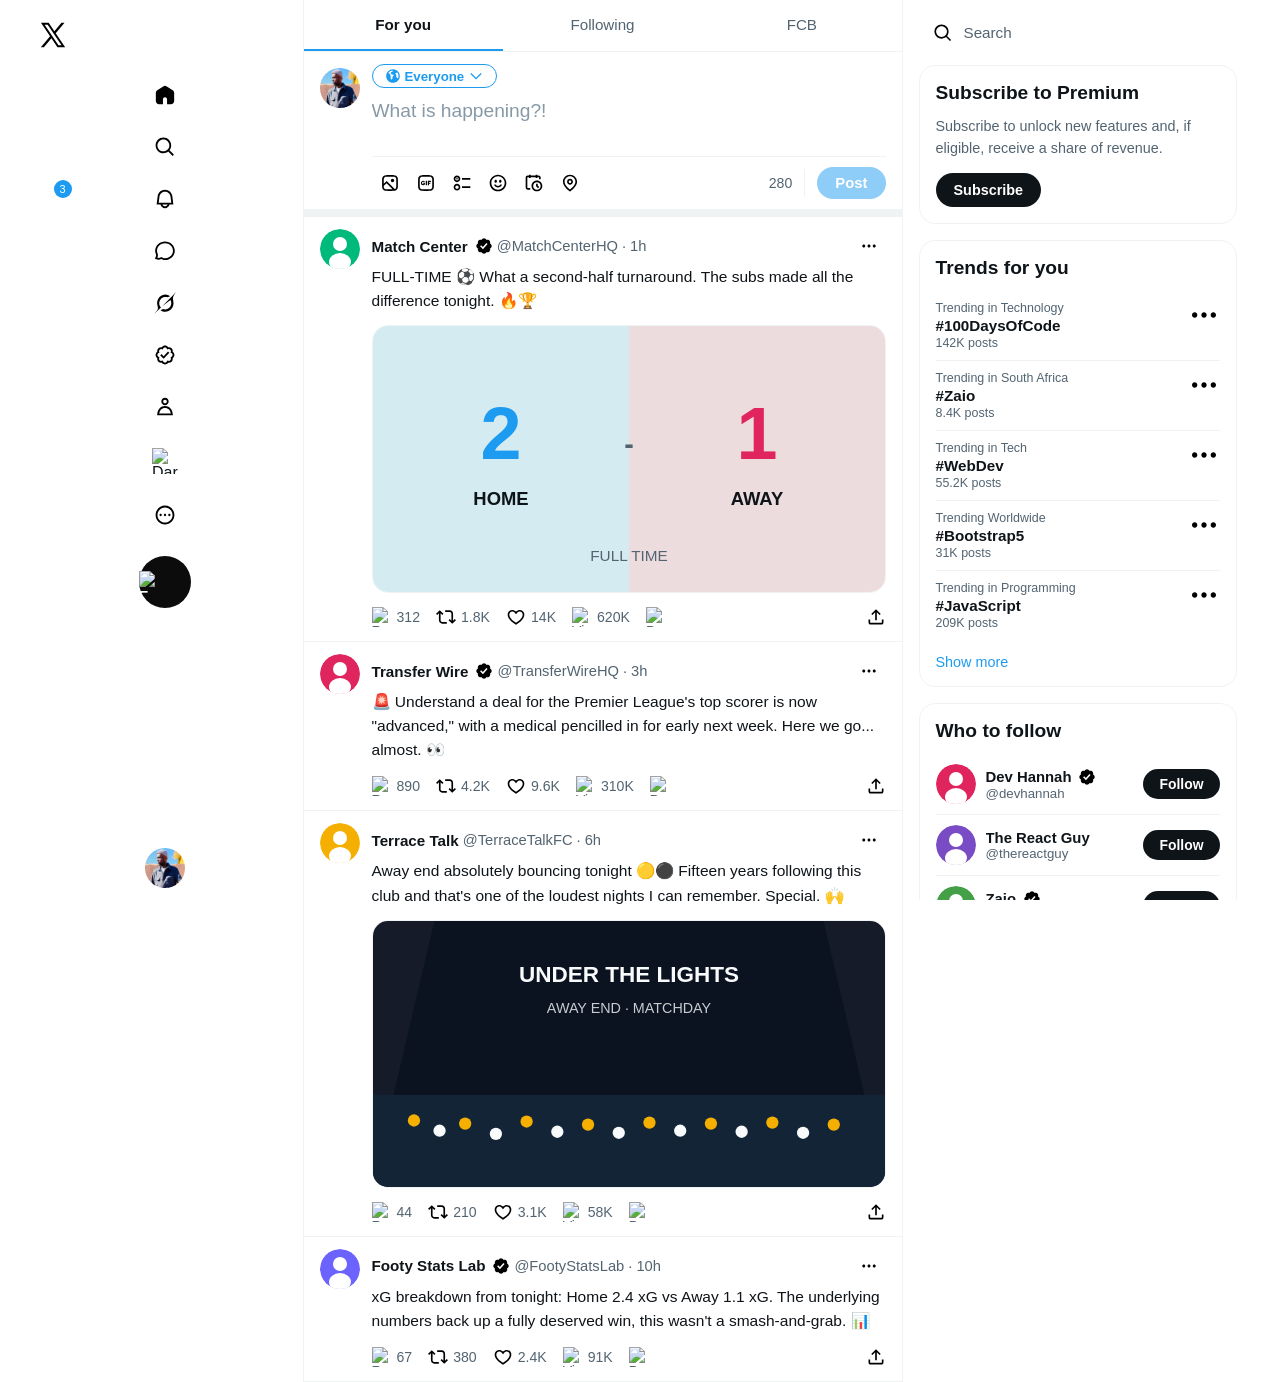
==== commit cf88b2d2: "Dark mode" ====
--- a/index.html
+++ b/index.html
@@ -105,6 +105,7 @@
         <div class="feed-tabs">
           <button class="feed-tab active" aria-pressed="true">For you</button>
           <button class="feed-tab" aria-pressed="false">Following</button>
+          <button class="feed-tab" aria-pressed="false">FCB</button>
         </div>
       </div>
 
@@ -115,7 +116,7 @@
         <div class="compose-right">
           <div class="compose-audience">
             <button class="audience-btn">
-              <img src="./Assets/globe.svg" alt="Everyone"> Everyone <img src="./Assets/chevron-down.svg" alt="Chevron down">
+              <img src="./Assets/everyonecanreply.svg" alt="Everyone"> Everyone <img src="./Assets/drop-down.svg" alt="Chevron down">
             </button>
           </div>
           <textarea class="compose-input" id="composeInput" placeholder="What is happening?!"
--- a/style.css
+++ b/style.css
@@ -1,6 +1,6 @@
 :root {
   --bg:            #ffffff;
-  --bg-hover:      #f7f9f9;
+  --bg-hover:      #eeeeee;
   --bg-modal:      rgba(0,0,0,0.5);
   --surface:       #ffffff;
   --border:        #eff3f4;
@@ -46,6 +46,7 @@
   color: var(--ink);
   min-height: 100dvh;
 }
+
 a     { text-decoration: none; color: inherit; }
 button { cursor: pointer; border: none; background: none; font-family: inherit; }
 img   { display: block; max-width: 100%; }
@@ -65,7 +66,7 @@
   justify-content: center;
   min-height: 100dvh;
   max-width: 100%;
-  margin: 0 auto;
+  margin: 0;
 }
 
 /* ============================================================
@@ -118,7 +119,9 @@
 }
 
 .nav-logo:hover {
-    background: rgba(255, 255, 255, 0.08);
+    background: var(--bg-hover);
+    border-radius: 50%;
+
 }
 
 .nav-logo img {
@@ -151,7 +154,7 @@
 }
 
 .nav-item:hover {
-    background: rgba(255, 255, 255, 0.08);
+    background: var(--bg-hover);
 }
 
 .nav-item.active {
@@ -217,7 +220,7 @@
 }
 
 .btn-tweet:hover {
-    background: #212425;
+    background: var(--bg-hover);
 }
 
 .btn-tweet-icon {
@@ -279,7 +282,7 @@
 }
 
 .profile-mini:hover {
-    background: rgba(255, 255, 255, 0.08);
+    background: var(--bg-hover);
 }
 
 .profile-mini-avatar {
@@ -382,6 +385,7 @@
   gap: 4px;
   transition: background .15s;
 }
+
 .audience-btn:hover { background: var(--accent-bg); }
 
 .compose-input {
@@ -625,7 +629,8 @@
   position: absolute;
   left: 14px;
   color: var(--ink-2);
-  font-size: 1rem;
+  height: 20px;
+  width: 20px;
   pointer-events: none;
 }
 .search-input {
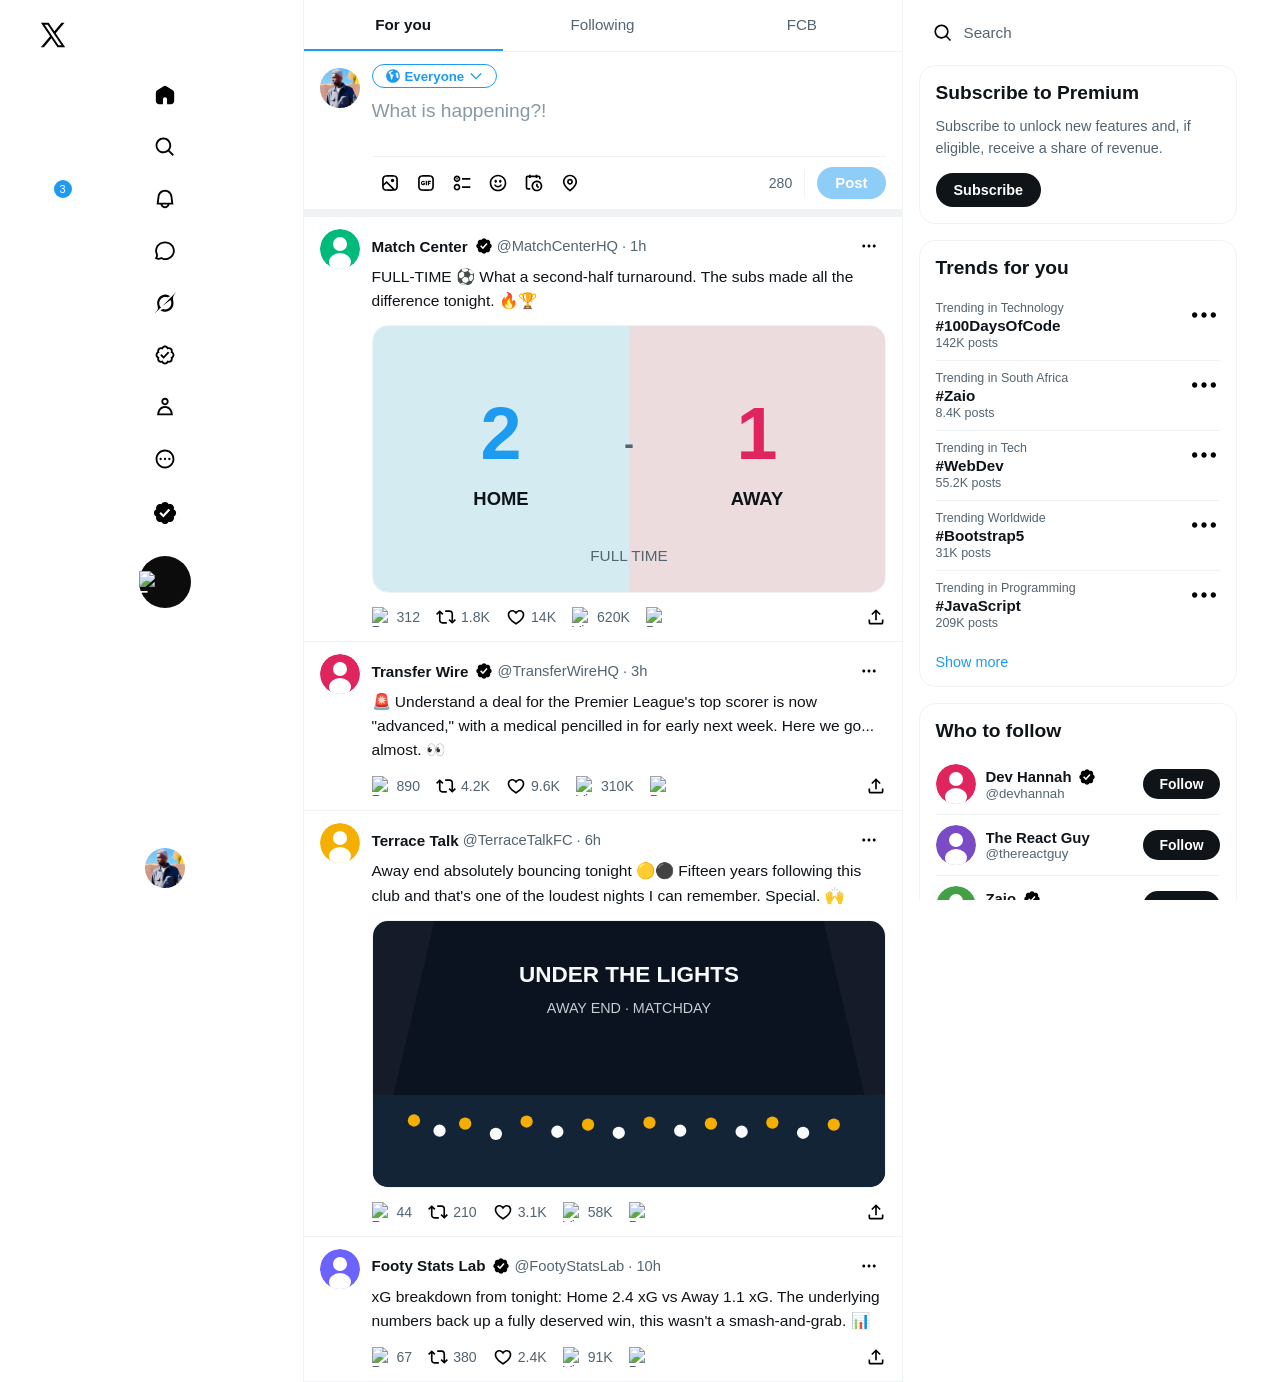
==== commit 071f8dac: "Post button updated" ====
--- a/index.html
+++ b/index.html
@@ -16,7 +16,7 @@
   <div class="mobile-topbar">
     <img src="./Assets/x-icon.svg"
          alt="X logo" class="mobile-logo" />
-    <img src="data:image/svg+xml,%3Csvg xmlns='http://www.w3.org/2000/svg' width='36' height='36' viewBox='0 0 36 36'%3E%3Ccircle cx='18' cy='18' r='18' fill='%231d9bf0'/%3E%3Ccircle cx='18' cy='14' r='6' fill='white'/%3E%3Cellipse cx='18' cy='30' rx='10' ry='8' fill='white'/%3E%3C/svg%3E"
+    <img src="./Assets/ProfilePic.jpg"
          alt="Profile" class="mobile-avatar" />
   </div>
 
@@ -66,15 +66,16 @@
           <img src="./Assets/profile.svg" alt="Profile">
           <span class="nav-label">Profile</span>
         </a>
-        <!-- Dark mode toggle — CUSTOM FEATURE (no Cursor) -->
-        <button class="nav-item nav-btn theme-toggle" id="themeToggle" aria-label="Toggle dark mode" aria-pressed="false">
-          <img src="./Assets/icons/moon.svg" alt="Dark mode" class="nav-icon" id="themeIcon">
-          <span class="nav-label" id="themeLabel">Dark mode</span>
-        </button>
         <a href="#" class="nav-item">
           <img src="./Assets/more.svg" alt="More">
           <span class="nav-label">More</span>
         </a>
+        
+        <!-- Dark mode toggle — CUSTOM FEATURE (no Cursor) -->
+        <button class="nav-item nav-btn theme-toggle" id="themeToggle" aria-label="Toggle dark mode" aria-pressed="false">
+          <img src="./Assets/verified.svg" alt="Dark mode" class="nav-icon" id="themeIcon">
+          <span class="nav-label" id="themeLabel">Dark mode</span>
+        </button>
 
         <!-- Post / Tweet button -->
         <button class="btn-tweet" id="openTweetModal" aria-haspopup="dialog">
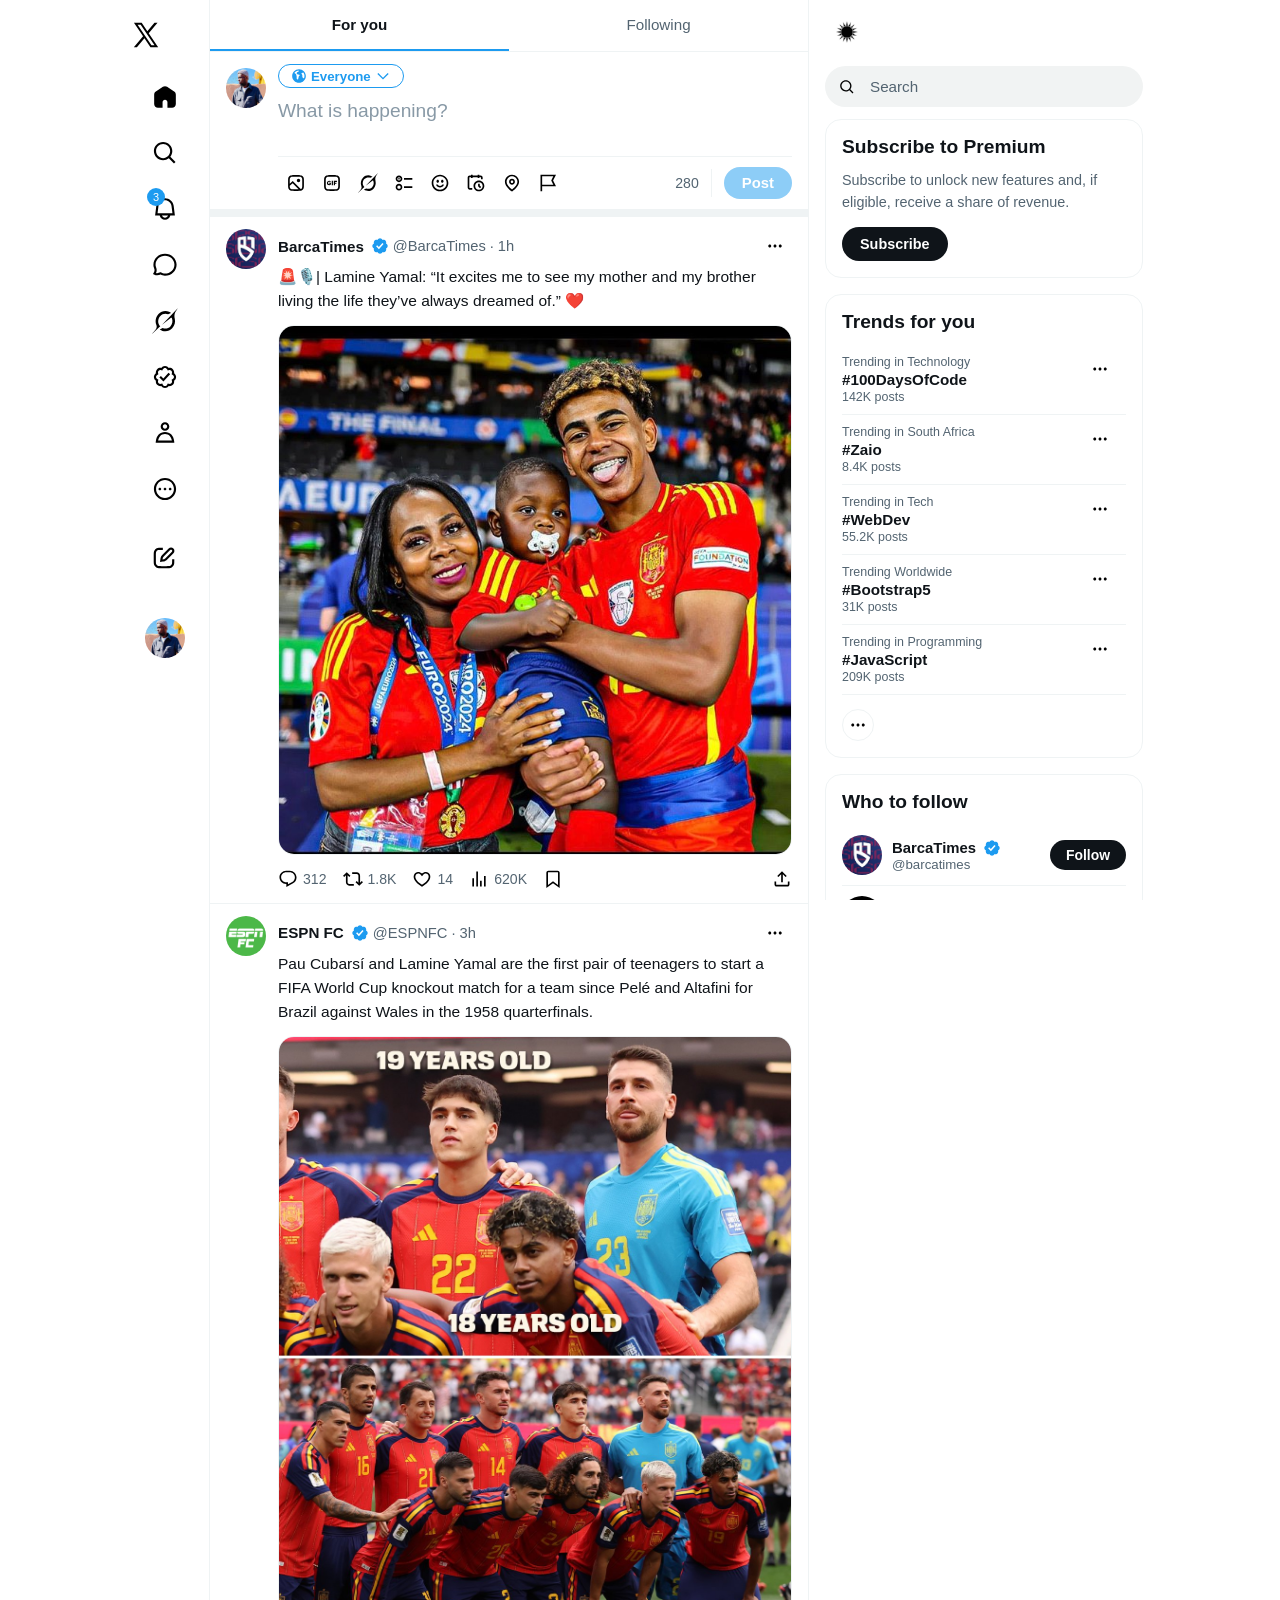
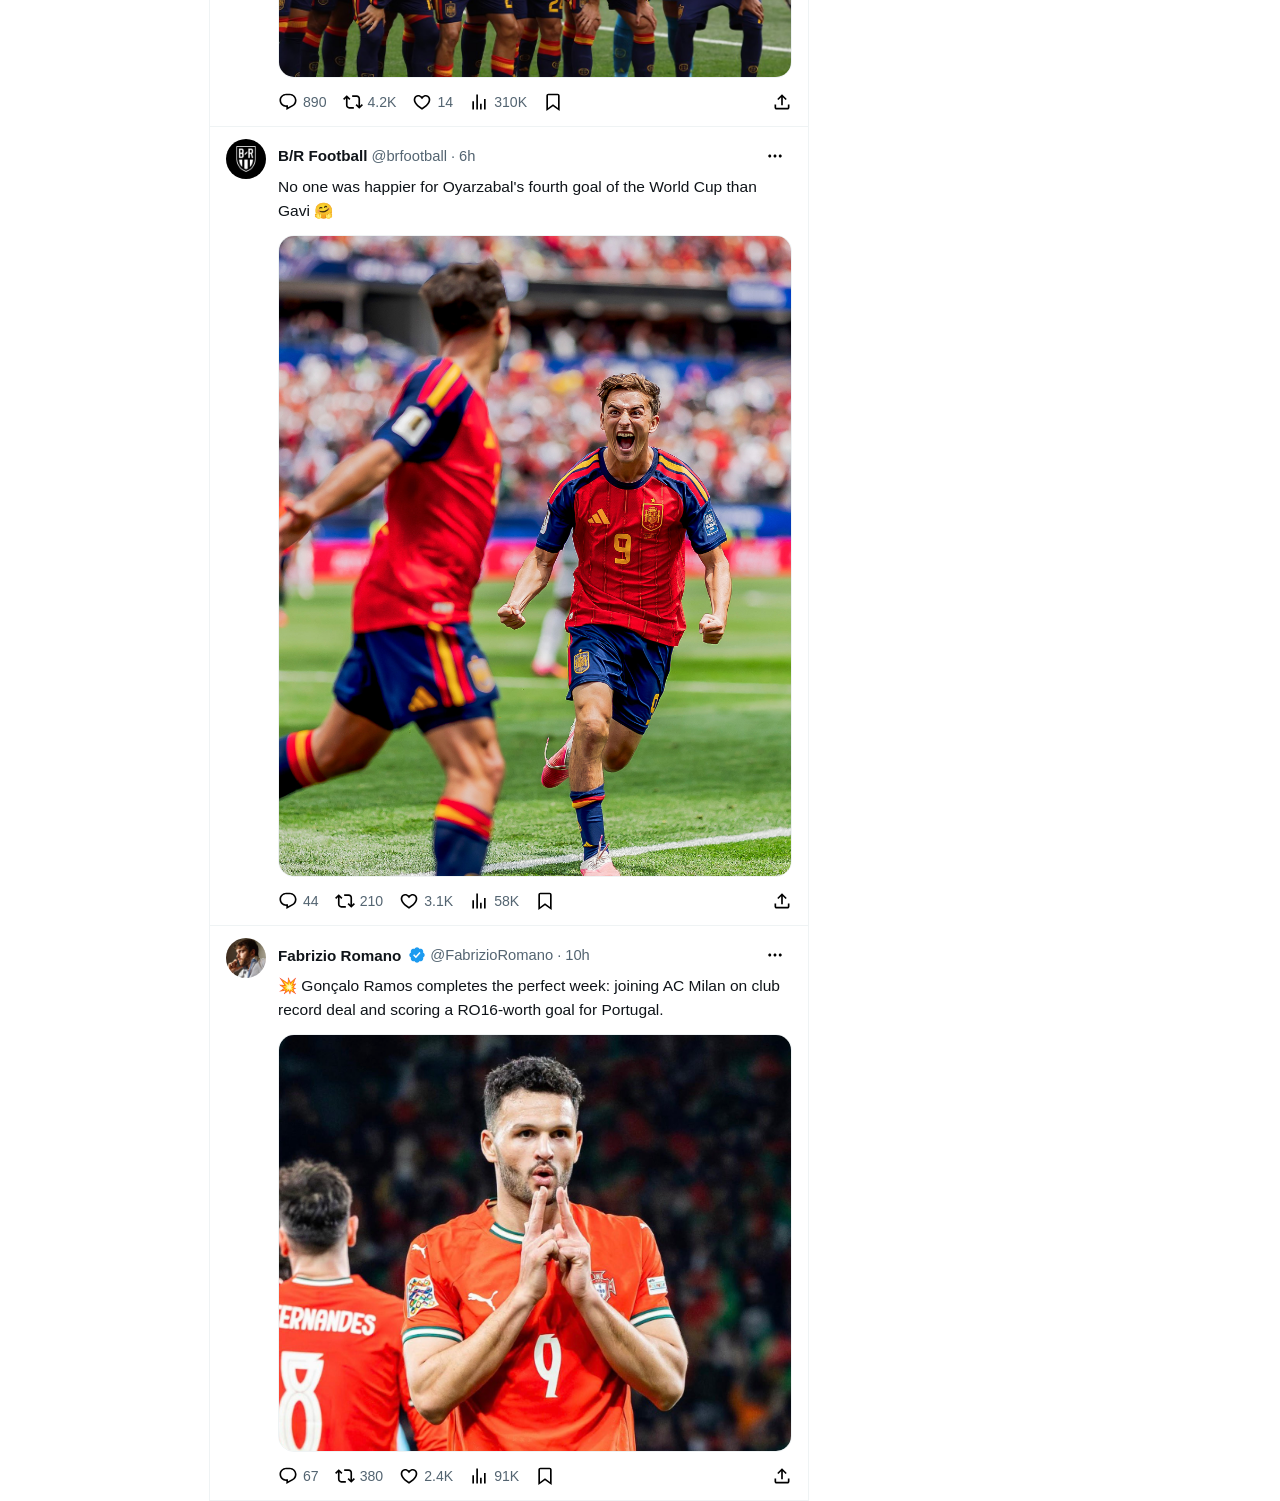
==== commit f8564458: "Project Complete" ====
--- a/index.html
+++ b/index.html
@@ -4,7 +4,7 @@
   <meta charset="UTF-8">
   <meta name="viewport" content="width=device-width, initial-scale=1.0">
   <title>Kazadi X</title>
-  <link rel="shortcut icon" href="./Assets/x-favicon.ico" type="image/x-icon">
+  <link rel="icon" href="./Assets/x-favicon.ico" type="image/x-icon">
   <link rel="stylesheet" href="style.css">
 </head>
 
@@ -31,13 +31,13 @@
     <aside class="sidebar-left" aria-label="Main navigation">
 
       <!-- Logo -->
-      <a href="#" class="nav-logo" aria-label="FakeTwitter home">
+      <a href="index.html" class="nav-logo" aria-label="X home">
         <img src="./Assets/x-icon.svg" alt="X logo">
       </a>
 
       <!-- Nav links -->
       <nav class="sidebar-nav" aria-label="Primary">
-        <a href="#" class="nav-item active" aria-current="page">
+        <a href="index.html" class="nav-item active" aria-current="page">
           <img src="./Assets/home.svg" alt="Home">
           <span class="nav-label">Home</span>
         </a>
@@ -66,21 +66,51 @@
           <img src="./Assets/profile.svg" alt="Profile">
           <span class="nav-label">Profile</span>
         </a>
-        <a href="#" class="nav-item">
-          <img src="./Assets/more.svg" alt="More">
-          <span class="nav-label">More</span>
-        </a>
-        
-        <!-- Dark mode toggle — CUSTOM FEATURE (no Cursor) -->
-        <button class="nav-item nav-btn theme-toggle" id="themeToggle" aria-label="Toggle dark mode" aria-pressed="false">
-          <img src="./Assets/verified.svg" alt="Dark mode" class="nav-icon" id="themeIcon">
-          <span class="nav-label" id="themeLabel">Dark mode</span>
-        </button>
+        <div class="nav-more-wrap more-wrap">
+          <button class="nav-item nav-btn" aria-haspopup="true" aria-expanded="false">
+            <img src="./Assets/more.svg" alt="More">
+            <span class="nav-label">More</span>
+          </button>
+          <div class="more-menu align-left" role="menu">
+            <a href="#" class="nav-item active" aria-current="page">
+              <img src="./Assets/lists.svg" alt="Lists">
+              <span class="nav-label">Lists</span>
+            </a>
+            <a href="#" class="nav-item">
+              <img src="./Assets/communities.svg" alt="Communities">
+              <span class="nav-label">Communities</span>
+            </a>
+            <a href="#" class="nav-item active" aria-current="page">
+              <img src="./Assets/bookmarks.svg" alt="Bookmarks">
+              <span class="nav-label">Bookmarks</span>
+            </a>
+            <a href="#" class="nav-item">
+              <img src="./Assets/community-notes.svg" alt="Explore">
+              <span class="nav-label">Community Notes</span>
+            </a>
+            <a href="#" class="nav-item active" aria-current="page">
+              <img src="./Assets/business.svg" alt="Lists">
+              <span class="nav-label">Business</span>
+            </a>
+            <a href="#" class="nav-item">
+              <img src="./Assets/ads.svg" alt="Explore">
+              <span class="nav-label">Ads</span>
+            </a>
+            <a href="#" class="nav-item active" aria-current="page">
+              <img src="./Assets/space.svg" alt="Space">
+              <span class="nav-label">Space</span>
+            </a>
+            <a href="#" class="nav-item">
+              <img src="./Assets/settings.svg" alt="Explore">
+              <span class="nav-label">Settings and privacy</span>
+            </a>
+          </div>
+        </div>
 
         <!-- Post / Tweet button -->
         <button class="btn-tweet" id="openTweetModal" aria-haspopup="dialog">
           <span class="btn-tweet-full">Post</span>
-          <img src="./Assets/icons/feather.svg" alt="Feather" class="btn-tweet-icon" aria-hidden="true">
+          <img src="./Assets/post.svg" alt="Feather" class="btn-tweet-icon" aria-hidden="true">
         </button>
       </nav>
 
@@ -106,7 +136,6 @@
         <div class="feed-tabs">
           <button class="feed-tab active" aria-pressed="true">For you</button>
           <button class="feed-tab" aria-pressed="false">Following</button>
-          <button class="feed-tab" aria-pressed="false">FCB</button>
         </div>
       </div>
 
@@ -117,19 +146,21 @@
         <div class="compose-right">
           <div class="compose-audience">
             <button class="audience-btn">
-              <img src="./Assets/everyonecanreply.svg" alt="Everyone"> Everyone <img src="./Assets/drop-down.svg" alt="Chevron down">
+              <img src="./Assets/everyonecanreply.svg" alt="Everyone"> Everyone <img src="./Assets/drop-down.svg" alt="Drop down">
             </button>
           </div>
-          <textarea class="compose-input" id="composeInput" placeholder="What is happening?!"
+          <textarea class="compose-input" id="composeInput" placeholder="What is happening?"
                     aria-label="Compose your post" maxlength="280" rows="1"></textarea>
           <div class="compose-toolbar">
             <div class="compose-tools">
               <button class="tool-btn" aria-label="Add image"><img src="./Assets/media.svg" alt="Image"></button>
               <button class="tool-btn" aria-label="Add GIF"><img src="./Assets/gif.svg" alt="GIF"></button>
+              <button class="tool-btn" aria-label="Grok"><img src="./Assets/grok.svg" alt="Grok"></button>
               <button class="tool-btn" aria-label="Add poll"><img src="./Assets/poll.svg" alt="Poll"></button>
               <button class="tool-btn" aria-label="Add emoji"><img src="./Assets/emoji.svg" alt="Emoji"></button>
               <button class="tool-btn" aria-label="Schedule post"><img src="./Assets/schedule.svg" alt="Calendar"></button>
               <button class="tool-btn" aria-label="Add location"><img src="./Assets/location.svg" alt="Location"></button>
+              <button class="tool-btn" aria-label="Disclosure"><img src="./Assets/flag.svg" alt="Disclosure"></button>
             </div>
             <div class="compose-right-tools">
               <span class="char-counter" id="charCounter">280</span>
@@ -146,48 +177,48 @@
         <!-- Tweet 1 — with image -->
         <article class="tweet" aria-label="Tweet by Match Center">
           <div class="tweet-avatar-col">
-            <img src="data:image/svg+xml,%3Csvg xmlns='http://www.w3.org/2000/svg' width='40' height='40' viewBox='0 0 40 40'%3E%3Ccircle cx='20' cy='20' r='20' fill='%2300ba7c'/%3E%3Ccircle cx='20' cy='15' r='7' fill='white'/%3E%3Cellipse cx='20' cy='33' rx='11' ry='9' fill='white'/%3E%3C/svg%3E"
-                 alt="Match Center avatar" class="tweet-avatar" />
+            <img src="./Assets/BarcaTimes.jpg"
+                 alt="Barca Times avatar" class="tweet-avatar" />
           </div>
           <div class="tweet-body">
             <div class="tweet-header">
-              <span class="tweet-name">Match Center <img src="./Assets/verified.svg" alt="Verified" class="verified"></span>
-              <span class="tweet-handle">@MatchCenterHQ</span>
+              <span class="tweet-name">BarcaTimes<img src="./Assets/verified.svg" alt="Verified" class="verified"></span>
+              <span class="tweet-handle">@BarcaTimes</span>
               <span class="tweet-dot">·</span>
               <span class="tweet-time">1h</span>
-              <div class="tweet-more-wrap">
+              <div class="tweet-more-wrap more-wrap">
                 <button class="tweet-more" aria-label="More options" aria-haspopup="true" aria-expanded="false">
                   <img src="./Assets/more2.svg" alt="More">
                 </button>
-                <div class="tweet-more-menu" role="menu">
+                <div class="more-menu" role="menu">
                   <button class="menu-item" role="menuitem">Not interested in this post</button>
-                  <button class="menu-item" role="menuitem">Follow @MatchCenterHQ</button>
-                  <button class="menu-item" role="menuitem">Mute @MatchCenterHQ</button>
-                  <button class="menu-item menu-item-danger" role="menuitem">Block @MatchCenterHQ</button>
+                  <button class="menu-item" role="menuitem">Follow @BarcaTimes</button>
+                  <button class="menu-item" role="menuitem">Mute @BarcaTimes</button>
+                  <button class="menu-item menu-item-danger" role="menuitem">Block @BarcaTimes</button>
                   <button class="menu-item menu-item-danger" role="menuitem">Report post</button>
                 </div>
               </div>
             </div>
-            <p class="tweet-text">FULL-TIME ⚽ What a second-half turnaround. The subs made all the difference tonight. 🔥🏆</p>
+            <p class="tweet-text">🚨🎙️| Lamine Yamal: “It excites me to see my mother and my brother living the life they’ve always dreamed of.” ❤️</p>
             <div class="tweet-image-wrap">
-              <img src="data:image/svg+xml,%3Csvg xmlns='http://www.w3.org/2000/svg' width='500' height='260' viewBox='0 0 500 260'%3E%3Crect width='500' height='260' fill='%23eef6f0'/%3E%3Crect x='0' y='0' width='250' height='260' fill='%231d9bf0' opacity='.12'/%3E%3Crect x='250' y='0' width='250' height='260' fill='%23e0245e' opacity='.12'/%3E%3Ctext x='125' y='130' font-family='Arial, sans-serif' font-size='72' font-weight='700' fill='%231d9bf0' text-anchor='middle'%3E2%3C/text%3E%3Ctext x='375' y='130' font-family='Arial, sans-serif' font-size='72' font-weight='700' fill='%23e0245e' text-anchor='middle'%3E1%3C/text%3E%3Ctext x='250' y='125' font-family='Arial, sans-serif' font-size='28' font-weight='700' fill='%23536471' text-anchor='middle'%3E-%3C/text%3E%3Ctext x='125' y='175' font-family='Arial, sans-serif' font-size='18' font-weight='600' fill='%230f1419' text-anchor='middle'%3EHOME%3C/text%3E%3Ctext x='375' y='175' font-family='Arial, sans-serif' font-size='18' font-weight='600' fill='%230f1419' text-anchor='middle'%3EAWAY%3C/text%3E%3Ctext x='250' y='230' font-family='Arial, sans-serif' font-size='15' fill='%23536471' text-anchor='middle'%3EFULL TIME%3C/text%3E%3C/svg%3E"
-                   alt="Full-time scoreboard graphic showing Home 2, Away 1" class="tweet-img" />
+              <img src="./Assets/Lamine.jpg"
+                   alt="Lamine Yamal" class="tweet-img" />
             </div>
             <div class="tweet-actions">
-              <button class="action-btn reply-btn" aria-label="Reply">
-                <img src="./Assets/reply.svg" alt="Reply"><span>312</span>
+              <button class="action-btn reply-btn" aria-label="Comment">
+                <img src="./Assets/comment.svg" alt="Comment"><span>312</span>
               </button>
               <button class="action-btn retweet-btn" aria-label="Repost">
                 <img src="./Assets/retweet.svg" alt="Repost"><span>1.8K</span>
               </button>
               <button class="action-btn like-btn" aria-label="Like" aria-pressed="false">
-                <img src="./Assets/like.svg" alt="Like"><span>14K</span>
+                <img src="./Assets/like.svg" alt="Like"><span>14</span>
               </button>
               <button class="action-btn view-btn" aria-label="Views">
-                <img src="./Assets/views.svg" alt="Views"><span>620K</span>
+                <img src="./Assets/view.svg" alt="Views"><span>620K</span>
               </button>
               <button class="action-btn bookmark-btn" aria-label="Bookmark">
-                <img src="./Assets/bookmark.svg" alt="Bookmark">
+                <img src="./Assets/bookmarks.svg" alt="Bookmark">
               </button>
               <button class="action-btn share-btn" aria-label="Share">
                 <img src="./Assets/share.svg" alt="Share">
@@ -199,44 +230,48 @@
         <!-- Tweet 2 -->
         <article class="tweet" aria-label="Tweet by Transfer Wire">
           <div class="tweet-avatar-col">
-            <img src="data:image/svg+xml,%3Csvg xmlns='http://www.w3.org/2000/svg' width='40' height='40' viewBox='0 0 40 40'%3E%3Ccircle cx='20' cy='20' r='20' fill='%23e0245e'/%3E%3Ccircle cx='20' cy='15' r='7' fill='white'/%3E%3Cellipse cx='20' cy='33' rx='11' ry='9' fill='white'/%3E%3C/svg%3E"
-                 alt="Transfer Wire avatar" class="tweet-avatar" />
+            <img src="./Assets/ESPNFC.jpg"
+                 alt="ESPN" class="tweet-avatar" />
           </div>
           <div class="tweet-body">
             <div class="tweet-header">
-              <span class="tweet-name">Transfer Wire <img src="./Assets/verified.svg" alt="Verified" class="verified"></span>
-              <span class="tweet-handle">@TransferWireHQ</span>
+              <span class="tweet-name">ESPN FC <img src="./Assets/verified.svg" alt="Verified" class="verified"></span>
+              <span class="tweet-handle">@ESPNFC</span>
               <span class="tweet-dot">·</span>
               <span class="tweet-time">3h</span>
-              <div class="tweet-more-wrap">
+              <div class="tweet-more-wrap more-wrap">
                 <button class="tweet-more" aria-label="More options" aria-haspopup="true" aria-expanded="false">
                   <img src="./Assets/more2.svg" alt="More">
                 </button>
-                <div class="tweet-more-menu" role="menu">
+                <div class="more-menu" role="menu">
                   <button class="menu-item" role="menuitem">Not interested in this post</button>
-                  <button class="menu-item" role="menuitem">Follow @TransferWireHQ</button>
-                  <button class="menu-item" role="menuitem">Mute @TransferWireHQ</button>
-                  <button class="menu-item menu-item-danger" role="menuitem">Block @TransferWireHQ</button>
+                  <button class="menu-item" role="menuitem">Follow @ESPNFC</button>
+                  <button class="menu-item" role="menuitem">Mute @ESPNFC</button>
+                  <button class="menu-item menu-item-danger" role="menuitem">Block @ESPNFC</button>
                   <button class="menu-item menu-item-danger" role="menuitem">Report post</button>
                 </div>
               </div>
             </div>
-            <p class="tweet-text">🚨 Understand a deal for the Premier League's top scorer is now "advanced," with a medical pencilled in for early next week. Here we go... almost. 👀</p>
+            <p class="tweet-text">Pau Cubarsí and Lamine Yamal are the first pair of teenagers to start a FIFA World Cup knockout match for a team since Pelé and Altafini for Brazil against Wales in the 1958 quarterfinals.</p>
+            <div class="tweet-image-wrap">
+              <img src="./Assets/Spain.jpg"
+                   alt="Spain" class="tweet-img" />
+            </div>
             <div class="tweet-actions">
-              <button class="action-btn reply-btn" aria-label="Reply">
-                <img src="./Assets/reply.svg" alt="Reply"><span>890</span>
+              <button class="action-btn reply-btn" aria-label="Comment">
+                <img src="./Assets/comment.svg" alt="Comment"><span>890</span>
               </button>
               <button class="action-btn retweet-btn" aria-label="Repost">
                 <img src="./Assets/retweet.svg" alt="Repost"><span>4.2K</span>
               </button>
               <button class="action-btn like-btn" aria-label="Like" aria-pressed="false">
-                <img src="./Assets/like.svg" alt="Like"><span>9.6K</span>
+                <img src="./Assets/like.svg" alt="Like"><span>14</span>
               </button>
               <button class="action-btn view-btn" aria-label="Views">
-                <img src="./Assets/views.svg" alt="Views"><span>310K</span>
+                <img src="./Assets/view.svg" alt="Views"><span>310K</span>
               </button>
               <button class="action-btn bookmark-btn" aria-label="Bookmark">
-                <img src="./Assets/bookmark.svg" alt="Bookmark">
+                <img src="./Assets/bookmarks.svg" alt="Bookmark">
               </button>
               <button class="action-btn share-btn" aria-label="Share">
                 <img src="./Assets/share.svg" alt="Share">
@@ -246,38 +281,38 @@
         </article>
 
         <!-- Tweet 3 — with image -->
-        <article class="tweet" aria-label="Tweet by Terrace Talk">
+        <article class="tweet" aria-label="Tweet by BR Football">
           <div class="tweet-avatar-col">
-            <img src="data:image/svg+xml,%3Csvg xmlns='http://www.w3.org/2000/svg' width='40' height='40' viewBox='0 0 40 40'%3E%3Ccircle cx='20' cy='20' r='20' fill='%23f4af00'/%3E%3Ccircle cx='20' cy='15' r='7' fill='white'/%3E%3Cellipse cx='20' cy='33' rx='11' ry='9' fill='white'/%3E%3C/svg%3E"
-                 alt="Terrace Talk avatar" class="tweet-avatar" />
+            <img src="./Assets/BRFootball.jpg"
+                 alt="B/R Football avatar" class="tweet-avatar" />
           </div>
           <div class="tweet-body">
             <div class="tweet-header">
-              <span class="tweet-name">Terrace Talk</span>
-              <span class="tweet-handle">@TerraceTalkFC</span>
+              <span class="tweet-name">B/R Football</span>
+              <span class="tweet-handle">@brfootball</span>
               <span class="tweet-dot">·</span>
               <span class="tweet-time">6h</span>
-              <div class="tweet-more-wrap">
+              <div class="tweet-more-wrap more-wrap">
                 <button class="tweet-more" aria-label="More options" aria-haspopup="true" aria-expanded="false">
                   <img src="./Assets/more2.svg" alt="More">
                 </button>
-                <div class="tweet-more-menu" role="menu">
+                <div class="more-menu" role="menu">
                   <button class="menu-item" role="menuitem">Not interested in this post</button>
-                  <button class="menu-item" role="menuitem">Follow @TerraceTalkFC</button>
-                  <button class="menu-item" role="menuitem">Mute @TerraceTalkFC</button>
-                  <button class="menu-item menu-item-danger" role="menuitem">Block @TerraceTalkFC</button>
+                  <button class="menu-item" role="menuitem">Follow @brfootball</button>
+                  <button class="menu-item" role="menuitem">Mute @brfootball</button>
+                  <button class="menu-item menu-item-danger" role="menuitem">Block @brfootball</button>
                   <button class="menu-item menu-item-danger" role="menuitem">Report post</button>
                 </div>
               </div>
             </div>
-            <p class="tweet-text">Away end absolutely bouncing tonight 🟡⚫ Fifteen years following this club and that's one of the loudest nights I can remember. Special. 🙌</p>
+            <p class="tweet-text">No one was happier for Oyarzabal's fourth goal of the World Cup than Gavi 🤗</p>
             <div class="tweet-image-wrap">
-              <img src="data:image/svg+xml,%3Csvg xmlns='http://www.w3.org/2000/svg' width='500' height='260' viewBox='0 0 500 260'%3E%3Crect width='500' height='260' fill='%230b1220'/%3E%3Crect x='0' y='170' width='500' height='90' fill='%23132436'/%3E%3Ccircle cx='40' cy='195' r='6' fill='%23f4af00'/%3E%3Ccircle cx='65' cy='205' r='6' fill='%23f8fafc'/%3E%3Ccircle cx='90' cy='198' r='6' fill='%23f4af00'/%3E%3Ccircle cx='120' cy='208' r='6' fill='%23f8fafc'/%3E%3Ccircle cx='150' cy='196' r='6' fill='%23f4af00'/%3E%3Ccircle cx='180' cy='206' r='6' fill='%23f8fafc'/%3E%3Ccircle cx='210' cy='199' r='6' fill='%23f4af00'/%3E%3Ccircle cx='240' cy='207' r='6' fill='%23f8fafc'/%3E%3Ccircle cx='270' cy='197' r='6' fill='%23f4af00'/%3E%3Ccircle cx='300' cy='205' r='6' fill='%23f8fafc'/%3E%3Ccircle cx='330' cy='198' r='6' fill='%23f4af00'/%3E%3Ccircle cx='360' cy='206' r='6' fill='%23f8fafc'/%3E%3Ccircle cx='390' cy='197' r='6' fill='%23f4af00'/%3E%3Ccircle cx='420' cy='207' r='6' fill='%23f8fafc'/%3E%3Ccircle cx='450' cy='199' r='6' fill='%23f4af00'/%3E%3Cpolygon points='0,0 60,0 20,170 0,170' fill='%23f8fafc' opacity='.04'/%3E%3Cpolygon points='500,0 440,0 480,170 500,170' fill='%23f8fafc' opacity='.04'/%3E%3Ctext x='250' y='60' font-family='Arial, sans-serif' font-size='22' font-weight='700' fill='%23f8fafc' text-anchor='middle'%3EUNDER THE LIGHTS%3C/text%3E%3Ctext x='250' y='90' font-family='Arial, sans-serif' font-size='14' fill='%23c7ccd1' text-anchor='middle'%3EAWAY END %C2%B7 MATCHDAY%3C/text%3E%3C/svg%3E"
-                   alt="Illustration of a floodlit stadium with fans in the away end" class="tweet-img" />
+              <img src="./Assets/Gavi.jpg"
+                   alt="Gavi" class="tweet-img" />
             </div>
             <div class="tweet-actions">
-              <button class="action-btn reply-btn" aria-label="Reply">
-                <img src="./Assets/reply.svg" alt="Reply"><span>44</span>
+              <button class="action-btn reply-btn" aria-label="Comment">
+                <img src="./Assets/comment.svg" alt="Comment"><span>44</span>
               </button>
               <button class="action-btn retweet-btn" aria-label="Repost">
                 <img src="./Assets/retweet.svg" alt="Repost"><span>210</span>
@@ -286,10 +321,10 @@
                 <img src="./Assets/like.svg" alt="Like"><span>3.1K</span>
               </button>
               <button class="action-btn view-btn" aria-label="Views">
-                <img src="./Assets/views.svg" alt="Views"><span>58K</span>
+                <img src="./Assets/view.svg" alt="Views"><span>58K</span>
               </button>
               <button class="action-btn bookmark-btn" aria-label="Bookmark">
-                <img src="./Assets/bookmark.svg" alt="Bookmark">
+                <img src="./Assets/bookmarks.svg" alt="Bookmark">
               </button>
               <button class="action-btn share-btn" aria-label="Share">
                 <img src="./Assets/share.svg" alt="Share">
@@ -299,34 +334,38 @@
         </article>
 
         <!-- Tweet 4 -->
-        <article class="tweet" aria-label="Tweet by Footy Stats Lab">
+        <article class="tweet" aria-label="Tweet by Fabrizio Romano">
           <div class="tweet-avatar-col">
-            <img src="data:image/svg+xml,%3Csvg xmlns='http://www.w3.org/2000/svg' width='40' height='40' viewBox='0 0 40 40'%3E%3Ccircle cx='20' cy='20' r='20' fill='%236c63ff'/%3E%3Ccircle cx='20' cy='15' r='7' fill='white'/%3E%3Cellipse cx='20' cy='33' rx='11' ry='9' fill='white'/%3E%3C/svg%3E"
-                 alt="Footy Stats Lab avatar" class="tweet-avatar" />
+            <img src="./Assets/Fabrizio.jpg"
+                 alt="Fabrizio Romano avatar" class="tweet-avatar" />
           </div>
           <div class="tweet-body">
             <div class="tweet-header">
-              <span class="tweet-name">Footy Stats Lab <img src="./Assets/verified.svg" alt="Verified" class="verified"></span>
-              <span class="tweet-handle">@FootyStatsLab</span>
+              <span class="tweet-name">Fabrizio Romano <img src="./Assets/verified.svg" alt="Verified" class="verified"></span>
+              <span class="tweet-handle">@FabrizioRomano</span>
               <span class="tweet-dot">·</span>
               <span class="tweet-time">10h</span>
-              <div class="tweet-more-wrap">
+              <div class="tweet-more-wrap more-wrap">
                 <button class="tweet-more" aria-label="More options" aria-haspopup="true" aria-expanded="false">
                   <img src="./Assets/more2.svg" alt="More">
                 </button>
-                <div class="tweet-more-menu" role="menu">
+                <div class="more-menu" role="menu">
                   <button class="menu-item" role="menuitem">Not interested in this post</button>
-                  <button class="menu-item" role="menuitem">Follow @FootyStatsLab</button>
-                  <button class="menu-item" role="menuitem">Mute @FootyStatsLab</button>
-                  <button class="menu-item menu-item-danger" role="menuitem">Block @FootyStatsLab</button>
+                  <button class="menu-item" role="menuitem">Follow @FabrizioRomano</button>
+                  <button class="menu-item" role="menuitem">Mute @FabrizioRomano</button>
+                  <button class="menu-item menu-item-danger" role="menuitem">Block @FabrizioRomano</button>
                   <button class="menu-item menu-item-danger" role="menuitem">Report post</button>
                 </div>
               </div>
             </div>
-            <p class="tweet-text">xG breakdown from tonight: Home 2.4 xG vs Away 1.1 xG. The underlying numbers back up a fully deserved win, this wasn't a smash-and-grab. 📊</p>
+            <p class="tweet-text">💥 Gonçalo Ramos completes the perfect week: joining AC Milan on club record deal and scoring a RO16-worth goal for Portugal.</p>
+            <div class="tweet-image-wrap">
+              <img src="./Assets/Ramos.jpg"
+                   alt="Gonçalo Ramos" class="tweet-img" />
+            </div>
             <div class="tweet-actions">
               <button class="action-btn reply-btn" aria-label="Reply">
-                <img src="./Assets/reply.svg" alt="Reply"><span>67</span>
+                <img src="./Assets/comment.svg" alt="Comment"><span>67</span>
               </button>
               <button class="action-btn retweet-btn" aria-label="Repost">
                 <img src="./Assets/retweet.svg" alt="Repost"><span>380</span>
@@ -335,10 +374,10 @@
                 <img src="./Assets/like.svg" alt="Like"><span>2.4K</span>
               </button>
               <button class="action-btn view-btn" aria-label="Views">
-                <img src="./Assets/views.svg" alt="Views"><span>91K</span>
+                <img src="./Assets/view.svg" alt="Views"><span>91K</span>
               </button>
               <button class="action-btn bookmark-btn" aria-label="Bookmark">
-                <img src="./Assets/bookmark.svg" alt="Bookmark">
+                <img src="./Assets/bookmarks.svg" alt="Bookmark">
               </button>
               <button class="action-btn share-btn" aria-label="Share">
                 <img src="./Assets/share.svg" alt="Share">
@@ -355,9 +394,15 @@
          RIGHT SIDEBAR
     ====================================================== -->
     <aside class="sidebar-right" aria-label="Supplementary content">
+      <!-- Dark mode toggle — CUSTOM FEATURE (no Cursor) -->
+      <button class="theme-toggle-btn" id="themeToggle" aria-label="Toggle dark mode" aria-pressed="false">
+        <img src="./Assets/Dark.png" alt="Dark mode" id="themeIcon">
+        <span id="themeLabel" class="visually-hidden">Dark mode</span>
+      </button>
+
       <!-- Search bar -->
       <div class="search-wrap">
-        <label for="searchInput" class="visually-hidden">Search FakeTwitter</label>
+        <label for="searchInput" class="visually-hidden">Search Twitter</label>
         <div class="search-inner">
           <img src="./Assets/search.svg" alt="Search" class="search-icon" aria-hidden="true">
           <input type="search" id="searchInput" class="search-input" placeholder="Search" aria-label="Search">
@@ -376,63 +421,102 @@
       <!-- Trending -->
       <div class="widget trending-widget">
         <h2 class="widget-title">Trends for you</h2>
-    
+
         <div class="trend-item">
           <div>
             <div class="trend-meta">Trending in Technology</div>
             <div class="trend-tag">#100DaysOfCode</div>
             <div class="trend-count">142K posts</div>
           </div>
-          <button class="trend-more" aria-label="More options">
-            <img src="./Assets/more2.svg" alt="More">
-          </button>
-        </div>
-    
+          <div class="trend-more-wrap more-wrap">
+            <button class="trend-more" aria-label="More options" aria-haspopup="true" aria-expanded="false">
+              <img src="./Assets/more2.svg" alt="More">
+            </button>
+            <div class="more-menu" role="menu">
+              <button class="menu-item" role="menuitem">Not interested in #100DaysOfCode</button>
+              <button class="menu-item menu-item-danger" role="menuitem">This trend is spam or misleading</button>
+            </div>
+          </div>
+        </div>
+
         <div class="trend-item">
           <div>
             <div class="trend-meta">Trending in South Africa</div>
             <div class="trend-tag">#Zaio</div>
             <div class="trend-count">8.4K posts</div>
           </div>
-          <button class="trend-more" aria-label="More options">
-            <img src="./Assets/more2.svg" alt="More">
-          </button>
-        </div>
-    
+          <div class="trend-more-wrap more-wrap">
+            <button class="trend-more" aria-label="More options" aria-haspopup="true" aria-expanded="false">
+              <img src="./Assets/more2.svg" alt="More">
+            </button>
+            <div class="more-menu" role="menu">
+              <button class="menu-item" role="menuitem">Not interested in #Zaio</button>
+              <button class="menu-item menu-item-danger" role="menuitem">This trend is spam or misleading</button>
+            </div>
+          </div>
+        </div>
+
         <div class="trend-item">
           <div>
             <div class="trend-meta">Trending in Tech</div>
             <div class="trend-tag">#WebDev</div>
             <div class="trend-count">55.2K posts</div>
           </div>
-          <button class="trend-more" aria-label="More options">
-            <img src="./Assets/more2.svg" alt="More">
-          </button>
-        </div>
-    
+          <div class="trend-more-wrap more-wrap">
+            <button class="trend-more" aria-label="More options" aria-haspopup="true" aria-expanded="false">
+              <img src="./Assets/more2.svg" alt="More">
+            </button>
+            <div class="more-menu" role="menu">
+              <button class="menu-item" role="menuitem">Not interested in #WebDev</button>
+              <button class="menu-item menu-item-danger" role="menuitem">This trend is spam or misleading</button>
+            </div>
+          </div>
+        </div>
+
         <div class="trend-item">
           <div>
             <div class="trend-meta">Trending Worldwide</div>
             <div class="trend-tag">#Bootstrap5</div>
             <div class="trend-count">31K posts</div>
           </div>
-          <button class="trend-more" aria-label="More options">
-            <img src="./Assets/more2.svg" alt="More">
-          </button>
-        </div>
-    
+          <div class="trend-more-wrap more-wrap">
+            <button class="trend-more" aria-label="More options" aria-haspopup="true" aria-expanded="false">
+              <img src="./Assets/more2.svg" alt="More">
+            </button>
+            <div class="more-menu" role="menu">
+              <button class="menu-item" role="menuitem">Not interested in #Bootstrap5</button>
+              <button class="menu-item menu-item-danger" role="menuitem">This trend is spam or misleading</button>
+            </div>
+          </div>
+        </div>
+
         <div class="trend-item">
           <div>
             <div class="trend-meta">Trending in Programming</div>
             <div class="trend-tag">#JavaScript</div>
             <div class="trend-count">209K posts</div>
           </div>
-          <button class="trend-more" aria-label="More options">
+          <div class="trend-more-wrap more-wrap">
+            <button class="trend-more" aria-label="More options" aria-haspopup="true" aria-expanded="false">
+              <img src="./Assets/more2.svg" alt="More">
+            </button>
+            <div class="more-menu" role="menu">
+              <button class="menu-item" role="menuitem">Not interested in #JavaScript</button>
+              <button class="menu-item menu-item-danger" role="menuitem">This trend is spam or misleading</button>
+            </div>
+          </div>
+        </div>
+
+        <div class="widget-more-wrap more-wrap">
+          <button class="more-btn" aria-label="More trends" aria-haspopup="true" aria-expanded="false">
             <img src="./Assets/more2.svg" alt="More">
           </button>
-        </div>
-    
-        <a href="explore.html" class="widget-show-more">Show more</a>
+          <div class="more-menu align-left" role="menu">
+            <a class="menu-item" role="menuitem" href="explore.html">See all trends</a>
+            <button class="menu-item" role="menuitem">Trending in your area</button>
+            <button class="menu-item" role="menuitem">Trending settings</button>
+          </div>
+        </div>
       </div>
     
       <!-- Who to follow -->
@@ -440,57 +524,70 @@
         <h2 class="widget-title">Who to follow</h2>
     
         <div class="follow-item">
-          <img src="data:image/svg+xml,%3Csvg xmlns='http://www.w3.org/2000/svg' width='40' height='40' viewBox='0 0 40 40'%3E%3Ccircle cx='20' cy='20' r='20' fill='%23e0245e'/%3E%3Ccircle cx='20' cy='15' r='7' fill='white'/%3E%3Cellipse cx='20' cy='33' rx='11' ry='9' fill='white'/%3E%3C/svg%3E"
-               alt="Dev Hannah avatar"
+          <img src="./Assets/BarcaTimes.jpg"
+               alt="BarcaTimes avatar"
                class="follow-avatar">
     
           <div class="follow-info">
             <span class="follow-name">
-              Dev Hannah
+              BarcaTimes
               <img src="./Assets/verified.svg" alt="Verified" class="verified">
             </span>
-            <span class="follow-handle">@devhannah</span>
+            <span class="follow-handle">@barcatimes</span>
           </div>
     
           <button class="btn-follow">Follow</button>
         </div>
     
         <div class="follow-item">
-          <img src="data:image/svg+xml,%3Csvg xmlns='http://www.w3.org/2000/svg' width='40' height='40' viewBox='0 0 40 40'%3E%3Ccircle cx='20' cy='20' r='20' fill='%23794bc4'/%3E%3Ccircle cx='20' cy='15' r='7' fill='white'/%3E%3Cellipse cx='20' cy='33' rx='11' ry='9' fill='white'/%3E%3C/svg%3E"
-               alt="The React Guy avatar"
+          <img src="./Assets/BRFootball.jpg"
+               alt="B/R Football avatar"
                class="follow-avatar">
     
           <div class="follow-info">
-            <span class="follow-name">The React Guy</span>
-            <span class="follow-handle">@thereactguy</span>
+            <span class="follow-name">B/R Football</span>
+            <span class="follow-handle">@brfootball</span>
           </div>
     
           <button class="btn-follow">Follow</button>
         </div>
     
         <div class="follow-item">
-          <img src="data:image/svg+xml,%3Csvg xmlns='http://www.w3.org/2000/svg' width='40' height='40' viewBox='0 0 40 40'%3E%3Ccircle cx='20' cy='20' r='20' fill='%2343a047'/%3E%3Ccircle cx='20' cy='15' r='7' fill='white'/%3E%3Cellipse cx='20' cy='33' rx='11' ry='9' fill='white'/%3E%3C/svg%3E"
-               alt="Zaio avatar"
+          <img src="./Assets/ESPNFC.jpg"
+               alt="ESPN FC avatar"
                class="follow-avatar">
     
           <div class="follow-info">
             <span class="follow-name">
-              Zaio
+              ESPN FC
               <img src="./Assets/verified.svg" alt="Verified" class="verified">
             </span>
-            <span class="follow-handle">@zaio_io</span>
+            <span class="follow-handle">@espnfc</span>
           </div>
     
           <button class="btn-follow">Follow</button>
         </div>
     
-        <a href="#" class="widget-show-more">Show more</a>
+        <div class="widget-more-wrap more-wrap">
+          <button class="more-btn" aria-label="More suggestions" aria-haspopup="true" aria-expanded="false">
+            <img src="./Assets/more2.svg" alt="More">
+          </button>
+          <div class="more-menu align-left" role="menu">
+            <button class="menu-item" role="menuitem">See more suggestions</button>
+            <button class="menu-item" role="menuitem">Find people you know</button>
+            <button class="menu-item" role="menuitem">Who to follow settings</button>
+          </div>
+        </div>
       </div>
     
       <p class="sidebar-footer">
-        Terms · Privacy · Cookie Policy · Accessibility · Ads Info · More ···
-        <br>
-        © 2026 FakeTwitter HQ
+        <a href="#">Terms</a>
+        <a href="#">· Privacy</a>
+        <a href="#">· Cookies</a>
+        <a href="#">· Accessibility</a>
+        <a href="#">· Ads Info</a>
+        <a href="#">· More ···</a>
+          © 2026 X Corp
       </p>
     
     </aside>
@@ -525,9 +622,9 @@
   
           <div class="compose-audience">
             <button class="audience-btn">
-              <img src="./Assets/globe.svg" alt="Everyone">
+              <img src="./Assets/everyonecanreply.svg" alt="Everyone">
               <span>Everyone</span>
-              <img src="./Assets/chevron-down.svg" alt="Expand">
+              <img src="./Assets/drop-down.svg" alt="Expand">
             </button>
           </div>
   
@@ -549,7 +646,11 @@
               <button class="tool-btn" aria-label="Add GIF">
                 <img src="./Assets/gif.svg" alt="GIF">
               </button>
-  
+
+              <button class="tool-btn" aria-label="Grok">
+                <img src="./Assets/grok.svg" alt="Grok">
+              </button>
+
               <button class="tool-btn" aria-label="Add poll">
                 <img src="./Assets/poll.svg" alt="Poll">
               </button>
@@ -565,7 +666,11 @@
               <button class="tool-btn" aria-label="Add location">
                 <img src="./Assets/location.svg" alt="Location">
               </button>
-  
+
+              <button class="tool-btn" aria-label="Disclosure">
+                <img src="./Assets/flag.svg" alt="Disclosure">
+              </button>
+
             </div>
   
             <div class="compose-right-tools">
@@ -590,7 +695,7 @@
   ====================================================== -->
   <nav class="mobile-bottom-nav" aria-label="Mobile navigation">
     
-    <a href="#" class="mob-nav-item active" aria-label="Home" aria-current="page">
+    <a href="index.html" class="mob-nav-item active" aria-label="Home" aria-current="page">
       <img src="./Assets/home.svg" alt="Home">
     </a>
   
@@ -607,7 +712,7 @@
       <img src="./Assets/message.svg" alt="Messages">
     </a>
   
-    <a href="login.html" class="mob-nav-item" aria-label="Profile">
+    <a href="#" class="mob-nav-item" aria-label="Profile">
       <img src="./Assets/profile.svg" alt="Profile">
     </a>
   
@@ -615,7 +720,7 @@
   
   <!-- Floating compose button (mobile) -->
   <a href="#tweetModal" class="fab-compose" aria-label="Compose new post">
-    <img src="./Assets/feather.svg" alt="Compose">
+    <img src="./Assets/post.svg" alt="Compose">
   </a>
 
   <script src="script.js"></script>
--- a/style.css
+++ b/style.css
@@ -1,6 +1,6 @@
 :root {
   --bg:            #ffffff;
-  --bg-hover:      #eeeeee;
+  --bg-hover:      #f1f3f3;
   --bg-modal:      rgba(0,0,0,0.5);
   --surface:       #ffffff;
   --border:        #eff3f4;
@@ -14,11 +14,11 @@
   --like-bg:       #fde8f0;
   --rt:            #00ba7c;
   --rt-bg:         #d9f4ea;
-  --verified:      #1d9bf0;
+  --bg-rgb:        255, 255, 255;
   --sidebar-w:     275px;
   --feed-w:        600px;
   --right-w:       350px;
-  --nav-icon-size: 1.4rem;
+  --nav-icon-size: 26px;
   --radius-pill:   999px;
   --radius-card:   1rem;
   --font:          -apple-system, BlinkMacSystemFont, "Segoe UI", Roboto, Helvetica, Arial, sans-serif;
@@ -26,6 +26,7 @@
 
 [data-theme="dark"] {
   --bg:        #000000;
+  --bg-rgb:    0, 0, 0;
   --bg-hover:  #080808;
   --surface:   #16181c;
   --border:    #2f3336;
@@ -37,6 +38,35 @@
   --rt-bg:     #00260f;
 }
 
+/* ---- Dark-mode icon fix ----
+   Our icon SVGs are flat black shapes rendered via <img>, so they can't
+   be recolored the normal CSS way (color/fill only work on inline <svg>
+   or CSS masks, not on an <img> tag). Inverting them in dark mode flips
+   black to white so they stay visible, without needing a second set of
+   icon files. Avatars, profile photos, the verified badge, and the
+   Explore story illustrations are intentionally excluded since they're
+   already colored on purpose. */
+[data-theme="dark"] .nav-item img,
+[data-theme="dark"] .nav-logo img,
+[data-theme="dark"] .mobile-logo,
+[data-theme="dark"] .btn-tweet-icon,
+[data-theme="dark"] .nav-icon,
+[data-theme="dark"] .action-btn img,
+[data-theme="dark"] .tool-btn img,
+[data-theme="dark"] .tweet-more img,
+[data-theme="dark"] .trend-more img,
+[data-theme="dark"] .more-btn img,
+[data-theme="dark"] .audience-btn img,
+[data-theme="dark"] .search-icon,
+[data-theme="dark"] .explore-search-icon,
+[data-theme="dark"] .mob-nav-item img,
+[data-theme="dark"] .fab-compose img,
+[data-theme="dark"] .modal-close img,
+[data-theme="dark"] .profile-mini-more,
+[data-theme="dark"] #themeIcon {
+  filter: invert(1) brightness(1.7);
+}
+
 /* ---- Reset ---- */
 *, *::before, *::after { box-sizing: border-box; margin: 0; padding: 0; }
 html  { scroll-behavior: smooth; }
@@ -46,7 +76,6 @@
   color: var(--ink);
   min-height: 100dvh;
 }
-
 a     { text-decoration: none; color: inherit; }
 button { cursor: pointer; border: none; background: none; font-family: inherit; }
 img   { display: block; max-width: 100%; }
@@ -66,250 +95,260 @@
   justify-content: center;
   min-height: 100dvh;
   max-width: 100%;
-  margin: 0;
+  margin: 0 auto;
 }
 
 /* ============================================================
    LEFT SIDEBAR
    ============================================================ */
-/* ==========================
-   LEFT SIDEBAR
-========================== */
 
 .sidebar-left {
-    width: 275px;
-    height: 100vh;
-    position: sticky;
-    top: 0;
-    display: flex;
-    flex-direction: column;
-    padding-top: 10px;
-    overflow-y: auto;
-    overflow-x: hidden;
-    scrollbar-width: thin;
+  width: var(--sidebar-w);
+  height: 100vh;
+  position: sticky;
+  top: 0;
+  display: flex;
+  flex-direction: column;
+  padding-top: 10px;
+  overflow-y: auto;
+  overflow-x: hidden;
+  scrollbar-width: thin;
 }
 
 .sidebar-left::-webkit-scrollbar {
-    width: 8px;
+  width: 8px;
 }
 
 .sidebar-left::-webkit-scrollbar-track {
-    background: transparent;
+  background: transparent;
 }
 
 .sidebar-left::-webkit-scrollbar-thumb {
-    background: #536471;
-    border-radius: 999px;
+  background: var(--ink-3);
+  border-radius: 999px;
 }
 
 .sidebar-left::-webkit-scrollbar-thumb:hover {
-    background: #71767b;
+  background: var(--ink-2);
 }
 
 /* Logo */
 
 .nav-logo {
-    width: 50px;
-    height: 50px;
-    display: flex;
-    align-items: center;
-    justify-content: center;
-    border-radius: 50%;
-    transition: 0.2s;
+  width: 50px;
+  height: 50px;
+  display: flex;
+  align-items: center;
+  justify-content: center;
+  border-radius: 10px;
+  transition: 0.2s;
 }
 
 .nav-logo:hover {
-    background: var(--bg-hover);
-    border-radius: 50%;
-
+  background: var(--bg-hover);
 }
 
 .nav-logo img {
-    width: 30px;
-    height: 30px;
+  width: 30px;
+  height: 30px;
 }
 
 /* Navigation */
 
 .sidebar-nav {
-    display: flex;
-    flex-direction: column;
-    gap: 6px;
-    margin-top: 12px;
+  display: flex;
+  flex-direction: column;
+  gap: 6px;
+  margin-top: 12px;
 }
 
 .nav-item {
-    display: flex;
-    align-items: center;
-    gap: 18px;
-    padding: 12px 18px;
-    border-radius: 999px;
-    text-decoration: none;
-    color: inherit;
-    position: relative;
-    background: transparent;
-    border: none;
-    cursor: pointer;
-    transition: background 0.2s ease;
+  display: flex;
+  align-items: center;
+  gap: 18px;
+  padding: 12px 18px;
+  border-radius: 999px;
+  text-decoration: none;
+  color: inherit;
+  position: relative;
+  background: transparent;
+  border: none;
+  cursor: pointer;
+  transition: background 0.2s ease;
 }
 
 .nav-item:hover {
-    background: var(--bg-hover);
+  background: var(--bg-hover);
 }
 
 .nav-item.active {
-    font-weight: 700;
+  font-weight: 700;
+}
+
+.nav-btn {
+  width: 100%;
+  font: inherit;
+  text-align: left;
 }
 
 /* Icon images */
 
 .nav-item img,
 .btn-tweet-icon,
-.profile-mini-more,
-#themeIcon {
-    width: 26px;
-    height: 26px;
-    object-fit: contain;
-    flex-shrink: 0;
+.nav-icon {
+  width: var(--nav-icon-size);
+  height: var(--nav-icon-size);
+  object-fit: contain;
+  flex-shrink: 0;
 }
 
 .nav-label {
-    font-size: 1.25rem;
-    white-space: nowrap;
+  font-size: 1.25rem;
+  white-space: nowrap;
 }
 
 /* Notification badge */
 
 .nav-badge {
-    position: absolute;
-    top: 8px;
-    left: 32px;
-    min-width: 18px;
-    height: 18px;
-    padding: 0 5px;
-    border-radius: 999px;
-    background: #1d9bf0;
-    color: #fff;
-    font-size: 11px;
-    display: flex;
-    align-items: center;
-    justify-content: center;
-}
-
-/* Dark mode button */
-
-.theme-toggle {
-    width: 100%;
-    font: inherit;
+  position: absolute;
+  top: 8px;
+  left: 32px;
+  min-width: 18px;
+  height: 18px;
+  padding: 0 5px;
+  border-radius: 999px;
+  background: #1d9bf0;
+  color: #fff;
+  font-size: 11px;
+  display: flex;
+  align-items: center;
+  justify-content: center;
+}
+
+/* Dark mode button — now lives at the top of the right sidebar.
+   Icon-only: just the moon/sun swapping, no text label. */
+
+.theme-toggle-btn {
+  display: flex;
+  align-items: center;
+  justify-content: center;
+  width: 44px;
+  height: 44px;
+  margin-top: 10px;
+  border-radius: 50%;
+  background: var(--surface);
+  cursor: pointer;
+  transition: background .15s, border-color .15s;
+}
+.theme-toggle-btn:hover { background: var(--bg-hover); border-color: var(--accent-bg); }
+.theme-toggle-btn:active img { transform: scale(.5) rotate(-20deg); }
+.theme-toggle-btn img {
+  width: 22px;
+  height: 22px;
+  object-fit: contain;
+  flex-shrink: 0;
+  transition: transform .25s ease;
 }
 
 /* Post button */
 
 .btn-tweet {
-    width: 215px;
-    height: 52px;
-    padding: 10px;
-    border: none;
-    border-radius: 999px;
-    background: #0c0c0c;
-    color: #fff;
-    font-size: 15px;
-    font-weight: 700;
-    cursor: pointer;
-    transition: 0.2s;
+  width: 215px;
+  height: 52px;
+  padding: 10px;
+  border: none;
+  border-radius: 999px;
+  background: #0c0c0c;
+  color: #fff;
+  font-size: 15px;
+  font-weight: 700;
+  cursor: pointer;
+  transition: 0.2s;
 }
 
 .btn-tweet:hover {
-    background: var(--bg-hover);
+  background: #212425;
 }
 
 .btn-tweet-icon {
-    display: none;
-}
-
-/* New */
-.nav-item img,
+  display: none;
+}
+
+/* Smaller inline icons (toolbar / action / meta icons) */
 .tool-btn img,
 .action-btn img,
 .tweet-more img,
 .audience-btn img,
-.verified,
-.btn-tweet-icon,
-.nav-icon {
-    width: 22px;
-    height: 22px;
-    object-fit: contain;
+.verified {
+  object-fit: contain;
+}
+
+.action-btn img,
+.tool-btn img {
+  width: 20px;
+  height: 20px;
 }
 
 .tweet-more img {
-    width: 18px;
-    height: 18px;
+  width: 18px;
+  height: 18px;
 }
 
 .verified {
-    width: 18px;
-    height: 18px;
-    margin-left: 4px;
-    vertical-align: middle;
-}
-
-.action-btn img {
-    width: 20px;
-    height: 20px;
-}
-
-.tool-btn img {
-    width: 20px;
-    height: 20px;
+  width: 18px;
+  height: 18px;
+  margin-left: 4px;
+  vertical-align: middle;
 }
 
 .audience-btn img {
-    width: 16px;
-    height: 16px;
+  width: 16px;
+  height: 16px;
 }
 
 /* Profile mini */
 
 .profile-mini {
-    margin-top: auto;
-    display: flex;
-    align-items: center;
-    gap: 12px;
-    padding: 12px;
-    border-radius: 999px;
-    cursor: pointer;
-    transition: background 0.2s;
+  margin-top: 10px;
+  display: flex;
+  align-items: center;
+  gap: 12px;
+  padding: 12px;
+  border-radius: 999px;
+  cursor: pointer;
+  transition: background 0.2s;
 }
 
 .profile-mini:hover {
-    background: var(--bg-hover);
+  background: var(--bg-hover);
 }
 
 .profile-mini-avatar {
-    width: 40px;
-    height: 40px;
-    border-radius: 50%;
+  width: 40px;
+  height: 40px;
+  border-radius: 50%;
+  object-fit: cover;
 }
 
 .profile-mini-info {
-    flex: 1;
-    display: flex;
-    flex-direction: column;
+  flex: 1;
+  display: flex;
+  flex-direction: column;
 }
 
 .profile-mini-name {
-    font-weight: 700;
-    font-size: 15px;
+  font-weight: 700;
+  font-size: 15px;
 }
 
 .profile-mini-handle {
-    font-size: 14px;
-    color: #71767b;
+  font-size: 14px;
+  color: var(--ink-2);
 }
 
 .profile-mini-more {
-    width: 20px;
-    height: 20px;
+  width: 20px;
+  height: 20px;
 }
 
 /* ============================================================
@@ -328,12 +367,10 @@
   position: sticky;
   top: 0;
   z-index: 10;
-  background: var(--bg);
+  background: rgba(var(--bg-rgb), 0.85);
   backdrop-filter: blur(12px);
   -webkit-backdrop-filter: blur(12px);
-  background: rgba(var(--bg-rgb, 255,255,255), 0.85);
-}
-[data-theme="dark"] .feed-header { background: rgba(0,0,0,0.85); }
+}
 
 .feed-tabs {
   display: flex;
@@ -364,6 +401,7 @@
   width: 40px;
   height: 40px;
   border-radius: 50%;
+  object-fit: cover;
   flex-shrink: 0;
   margin-top: 4px;
 }
@@ -385,7 +423,6 @@
   gap: 4px;
   transition: background .15s;
 }
-
 .audience-btn:hover { background: var(--accent-bg); }
 
 .compose-input {
@@ -467,6 +504,7 @@
   width: 40px;
   height: 40px;
   border-radius: 50%;
+  object-fit: cover;
   transition: opacity .15s;
 }
 .tweet-avatar:hover { opacity: .85; }
@@ -492,8 +530,13 @@
 .tweet-handle, .tweet-time { color: var(--ink-2); font-size: .92rem; }
 .tweet-dot { color: var(--ink-2); font-size: .92rem; }
 
+/* ---- Shared "more options" drop-up menu system ----
+   Used by: tweet-more-wrap (tweets), trend-more-wrap (trending widget),
+   widget-more-wrap (widget "Show more" buttons). Each wrapper carries the
+   generic .more-wrap class; opening one toggles .open on that wrapper. */
+.more-wrap { position: relative; }
+
 .tweet-more-wrap {
-  position: relative;
   margin-left: auto;
 }
 
@@ -509,7 +552,7 @@
 .tweet-more:hover { background: var(--accent-bg); }
 
 /* Drop-UP menu: anchored to bottom of the button, opens upward */
-.tweet-more-menu {
+.more-menu {
   display: none;
   position: absolute;
   right: 0;
@@ -518,11 +561,11 @@
   background: var(--surface);
   border: 1px solid var(--border);
   border-radius: 14px;
-  box-shadow: 0 4px 24px rgba(0, 0, 0, .25);
   padding: 6px;
   z-index: 30;
 }
-.tweet-more-wrap.open .tweet-more-menu { display: block; }
+.more-menu.align-left { right: auto; left: 0; }
+.more-wrap.open .more-menu { display: block; }
 
 .menu-item {
   display: block;
@@ -549,8 +592,6 @@
 .tweet-link { color: var(--accent); }
 .tweet-link:hover { text-decoration: underline; }
 
-.verified { color: var(--verified); font-size: .85em; }
-
 /* Tweet image */
 .tweet-image-wrap {
   border-radius: var(--radius-card);
@@ -578,8 +619,6 @@
   transition: color .15s, background .15s;
   flex-shrink: 0;
 }
-.action-btn i { font-size: 1.1rem; }
-
 /* Reply */
 .reply-btn:hover  { color: var(--accent); background: var(--accent-bg); }
 /* Retweet */
@@ -628,14 +667,16 @@
 .search-icon {
   position: absolute;
   left: 14px;
-  color: var(--ink-2);
-  height: 20px;
-  width: 20px;
+  top: 50%;
+  transform: translateY(-50%);
+  width: 16px;
+  height: 16px;
+  object-fit: contain;
   pointer-events: none;
 }
 .search-input {
   width: 100%;
-  background: var(--surface);
+  background: var(--bg-hover);
   border: 1px solid transparent;
   border-radius: var(--radius-pill);
   padding: 11px 16px 11px 44px;
@@ -644,7 +685,7 @@
   outline: none;
   transition: border-color .18s, background .18s;
 }
-[data-theme="light"] .search-input { background: #eff3f4; }
+[data-theme="light"]
 .search-input::placeholder { color: var(--ink-2); }
 .search-input:focus {
   background: var(--bg);
@@ -659,7 +700,6 @@
   margin-bottom: 16px;
   border: 1px solid var(--border);
 }
-[data-theme="light"] .widget { background: #f7f9f9; }
 
 .widget-title {
   font-size: 1.2rem;
@@ -694,35 +734,52 @@
   cursor: pointer;
 }
 .trend-item:last-of-type { border-bottom: none; }
-.trend-item:hover .trend-tag { text-decoration: underline; }
+.trend-item:hover .trend-tag {
+  text-decoration: underline; 
+}
 
 .trend-meta  { font-size: .78rem; color: var(--ink-2); }
 .trend-tag   { font-size: .95rem; font-weight: 700; color: var(--ink); margin: 2px 0; }
 .trend-count { font-size: .78rem; color: var(--ink-2); }
 
-.trend-more {
+.trend-more-wrap {
   position: absolute;
   top: 8px;
   right: 0;
+}
+
+.trend-more {
   width: 32px;
   height: 32px;
   border-radius: 50%;
   color: var(--ink-2);
-  font-size: .9rem;
   display: flex;
   align-items: center;
   justify-content: center;
-  transition: background .15s, color .15s;
-}
-.trend-more:hover { background: var(--accent-bg); color: var(--accent); }
-
-.widget-show-more {
-  display: block;
+  transition: background .15s, color .15s, border-color .15s;
+  margin-right: 10px;
+}
+.trend-more:hover { background: var(--accent-bg); color: var(--accent); border-color: var(--accent-bg); }
+.trend-more img { width: 18px; height: 18px; object-fit: contain; }
+
+.widget-more-wrap {
+  display: inline-block;
   margin-top: 14px;
-  font-size: .9rem;
-  color: var(--accent);
-}
-.widget-show-more:hover { text-decoration: underline; }
+}
+
+.more-btn {
+  width: 32px;
+  height: 32px;
+  border-radius: 50%;
+  border: 1px solid var(--border);
+  color: var(--ink-2);
+  display: flex;
+  align-items: center;
+  justify-content: center;
+  transition: background .15s, color .15s, border-color .15s;
+}
+.more-btn:hover { background: var(--accent-bg); color: var(--accent); border-color: var(--accent-bg); }
+.more-btn img { width: 18px; height: 18px; object-fit: contain; }
 
 /* Who to follow */
 .follow-item {
@@ -734,7 +791,7 @@
 }
 .follow-item:last-of-type { border-bottom: none; }
 
-.follow-avatar { width: 40px; height: 40px; border-radius: 50%; flex-shrink: 0; }
+.follow-avatar { width: 40px; height: 40px; border-radius: 50%; object-fit: cover; flex-shrink: 0; }
 
 .follow-info {
   flex: 1;
@@ -816,8 +873,8 @@
 }
 
 .modal-close {
-  width: 36px;
-  height: 36px;
+  width: 25px;
+  height: 25px;
   border-radius: 50%;
   display: flex;
   align-items: center;
@@ -861,7 +918,7 @@
   backdrop-filter: blur(12px);
 }
 .mobile-logo  { width: 32px; }
-.mobile-avatar { width: 34px; height: 34px; border-radius: 50%; }
+.mobile-avatar { width: 34px; height: 34px; border-radius: 50%; object-fit: cover; }
 
 /* ============================================================
    MOBILE BOTTOM NAV
@@ -911,18 +968,17 @@
 .fab-compose {
   display: none;
   position: fixed;
-  bottom: 76px;
-  right: 16px;
+  bottom: 90px;
+  right: 45px;
   z-index: 51;
-  width: 56px;
-  height: 56px;
+  width: 40px;
+  height: 40px;
   border-radius: 50%;
-  background: var(--accent);
+  background: white;
   color: #fff;
   font-size: 1.4rem;
   align-items: center;
   justify-content: center;
-  box-shadow: 0 4px 16px rgba(29,155,240,.45);
   transition: background .15s, transform .15s;
 }
 .fab-compose:hover { background: var(--accent-hover); transform: scale(1.06); }
@@ -946,10 +1002,18 @@
   .nav-label, .profile-mini-info, .profile-mini-more { display: none; }
   .nav-item { justify-content: center; padding: 12px; }
   .nav-badge { top: 4px; left: 26px; }
+  .btn-tweet { background-color: white; position: relative; left: 12px; }
   .btn-tweet-full { display: none; }
   .btn-tweet-icon { display: block; }
   .btn-tweet { width: 52px; height: 52px; padding: 0; border-radius: 50%; margin: 12px auto; }
+  .btn-tweet:hover { background: var(--bg-hover); }
   .profile-mini { justify-content: center; padding: 12px; }
+
+  /* The "More" drop-up menu is a popup with its own room to breathe —
+     it shouldn't collapse to icon-only just because the sidebar behind
+     it did. Restore full icon + label rows inside it. */
+  .more-menu .nav-label { display: inline-block; }
+  .more-menu .nav-item { justify-content: flex-start; padding: 10px 12px; }
 }
 
 /* Mobile: hide sidebar, show mobile nav */
@@ -969,6 +1033,115 @@
   .compose-tools .tool-btn:nth-child(n+5) { display: none; }
 }
 
+/* ============================================================
+   EXPLORE PAGE
+   ============================================================ */
+
+/* Sticky search header at the top of the Explore feed column */
+.explore-header {
+  position: sticky;
+  top: 0;
+  z-index: 10;
+  background: rgba(var(--bg-rgb), 0.85);
+  backdrop-filter: blur(12px);
+  -webkit-backdrop-filter: blur(12px);
+  padding: 12px 16px;
+  border-bottom: 1px solid var(--border);
+}
+
+.explore-search-inner {
+  position: relative;
+  display: flex;
+  align-items: center;
+}
+
+.explore-search-icon {
+  position: absolute;
+  left: 14px;
+  top: 50%;
+  transform: translateY(-50%);
+  width: 16px;
+  height: 16px;
+  object-fit: contain;
+  pointer-events: none;
+}
+
+.explore-search-input {
+  width: 100%;
+  background: var(--surface);
+  border: 1px solid transparent;
+  border-radius: var(--radius-pill);
+  padding: 12px 16px 12px 44px;
+  font-size: 1rem;
+  color: var(--ink);
+  outline: none;
+  transition: border-color .18s, background .18s;
+}
+[data-theme="light"] .explore-search-input { background: var(--border); }
+.explore-search-input::placeholder { color: var(--ink-2); }
+.explore-search-input:focus {
+  background: var(--bg);
+  border-color: var(--accent);
+}
+
+/* Section headings inside the Explore feed */
+.explore-section-title {
+  padding: 16px 16px 4px;
+  font-size: 1.2rem;
+  font-weight: 800;
+  color: var(--ink);
+}
+
+/* Story cards ("What's happening" style items with a thumbnail) */
+.story-card {
+  display: block;
+  padding: 12px 16px;
+  border-bottom: 1px solid var(--border);
+  cursor: pointer;
+  transition: background .15s;
+}
+.story-card:hover { background: var(--bg-hover); }
+
+.story-meta {
+  font-size: .8rem;
+  color: var(--ink-2);
+  margin-bottom: 4px;
+}
+
+.story-title {
+  font-size: 1.05rem;
+  font-weight: 800;
+  color: var(--ink);
+  line-height: 1.3;
+  margin-bottom: 4px;
+}
+
+.story-snippet {
+  font-size: .9rem;
+  color: var(--ink-2);
+  line-height: 1.35;
+  margin-bottom: 10px;
+}
+
+.story-img-wrap {
+  border-radius: var(--radius-card);
+  overflow: hidden;
+  border: 1px solid var(--border);
+}
+
+.story-img {
+  width: 100%;
+  height: 220px;
+  object-fit: cover;
+  display: block;
+}
+
+/* Trending list reused inside the main Explore feed (not the sidebar) */
+.explore-trend-list .trend-item {
+  padding: 12px 16px;
+}
+.explore-trend-list .trend-item:hover { background: var(--bg-hover); }
+
 /* 4K / wide screen */
 @media (min-width: 1600px) {
   :root { --sidebar-w: 300px; --right-w: 380px; }
